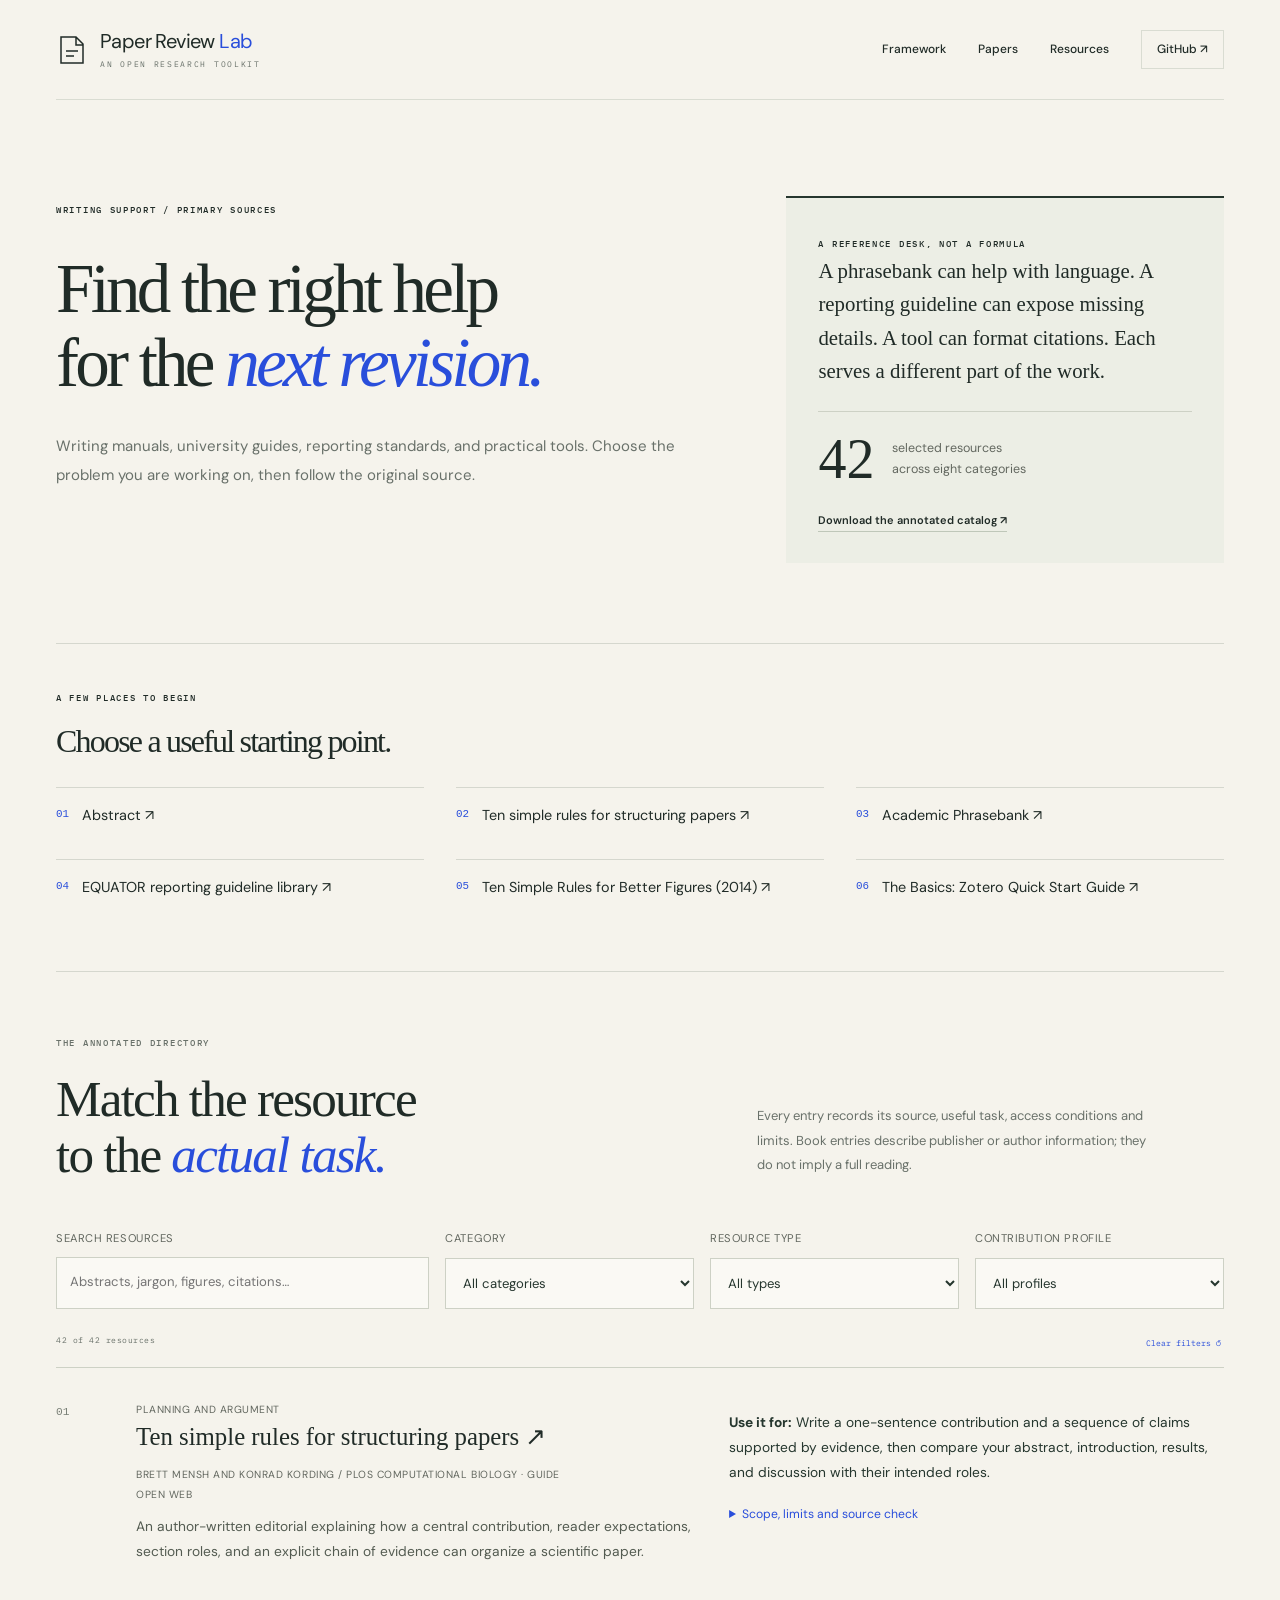
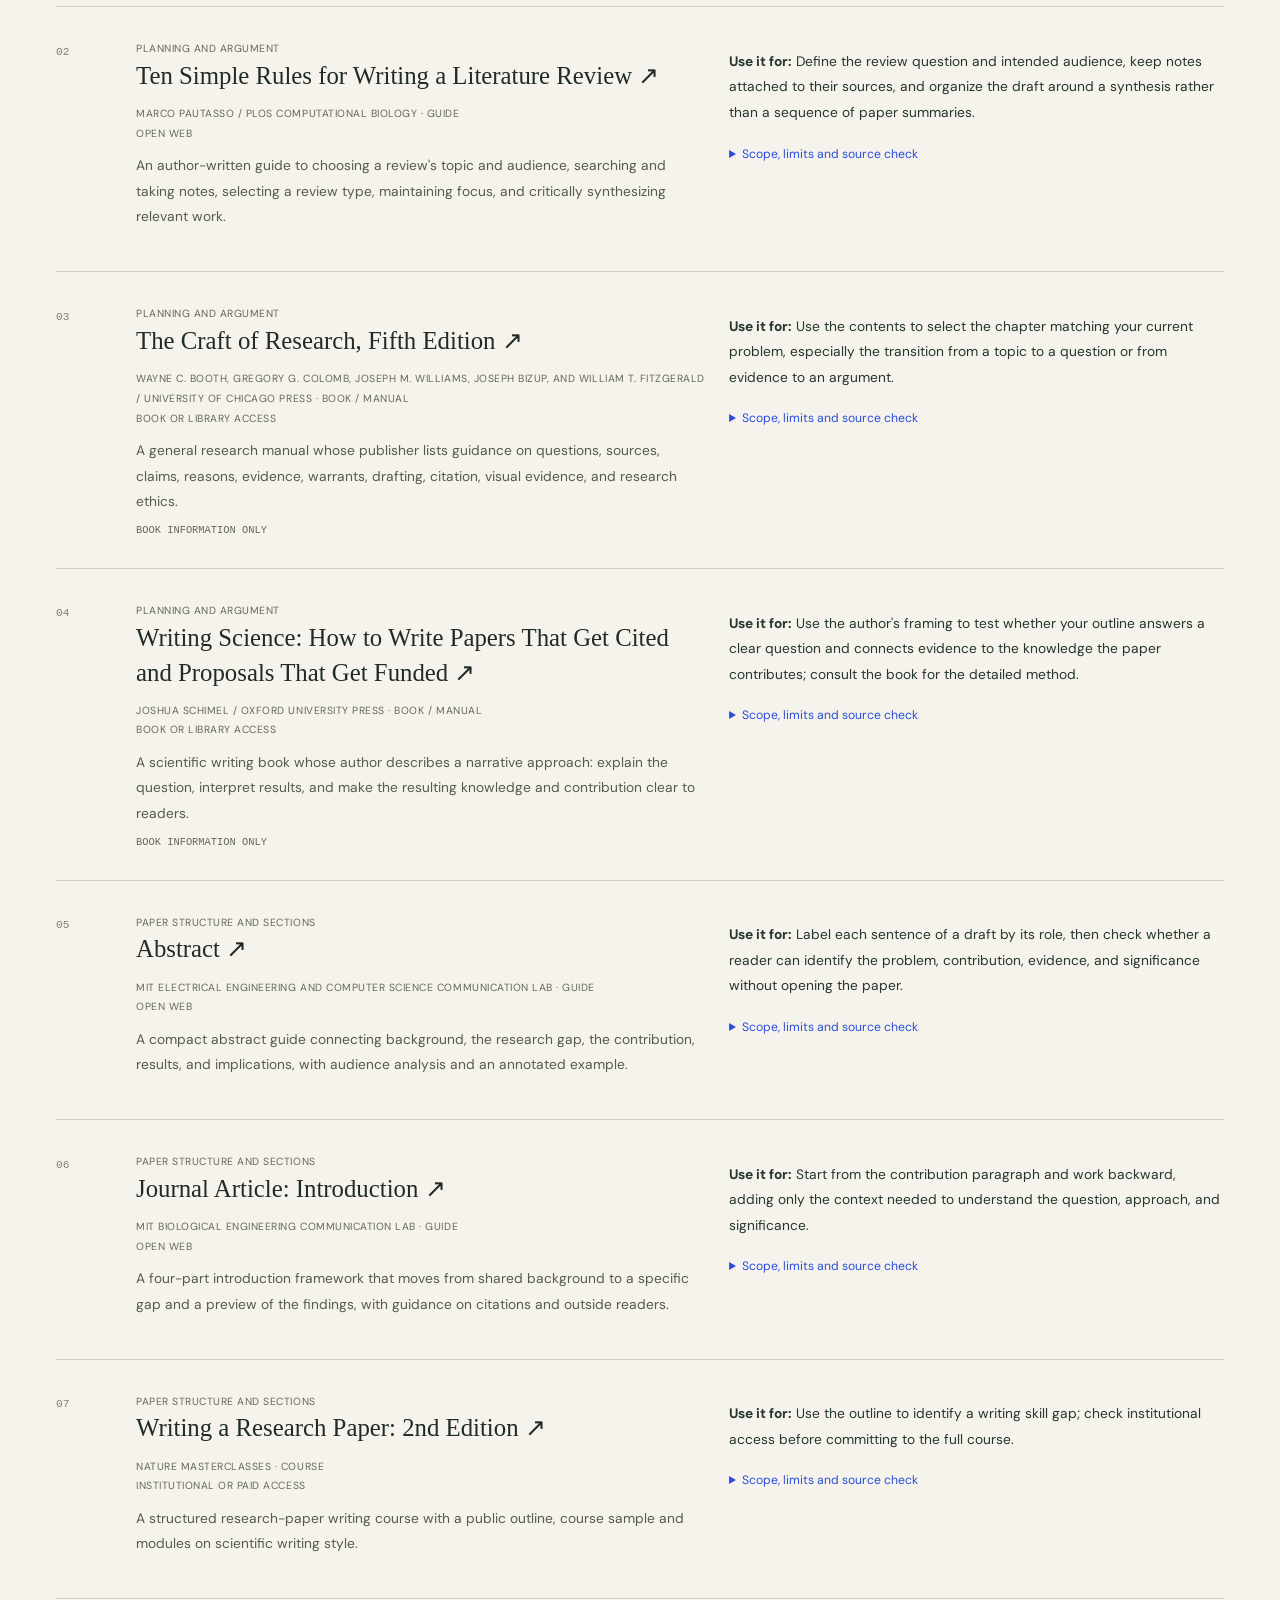
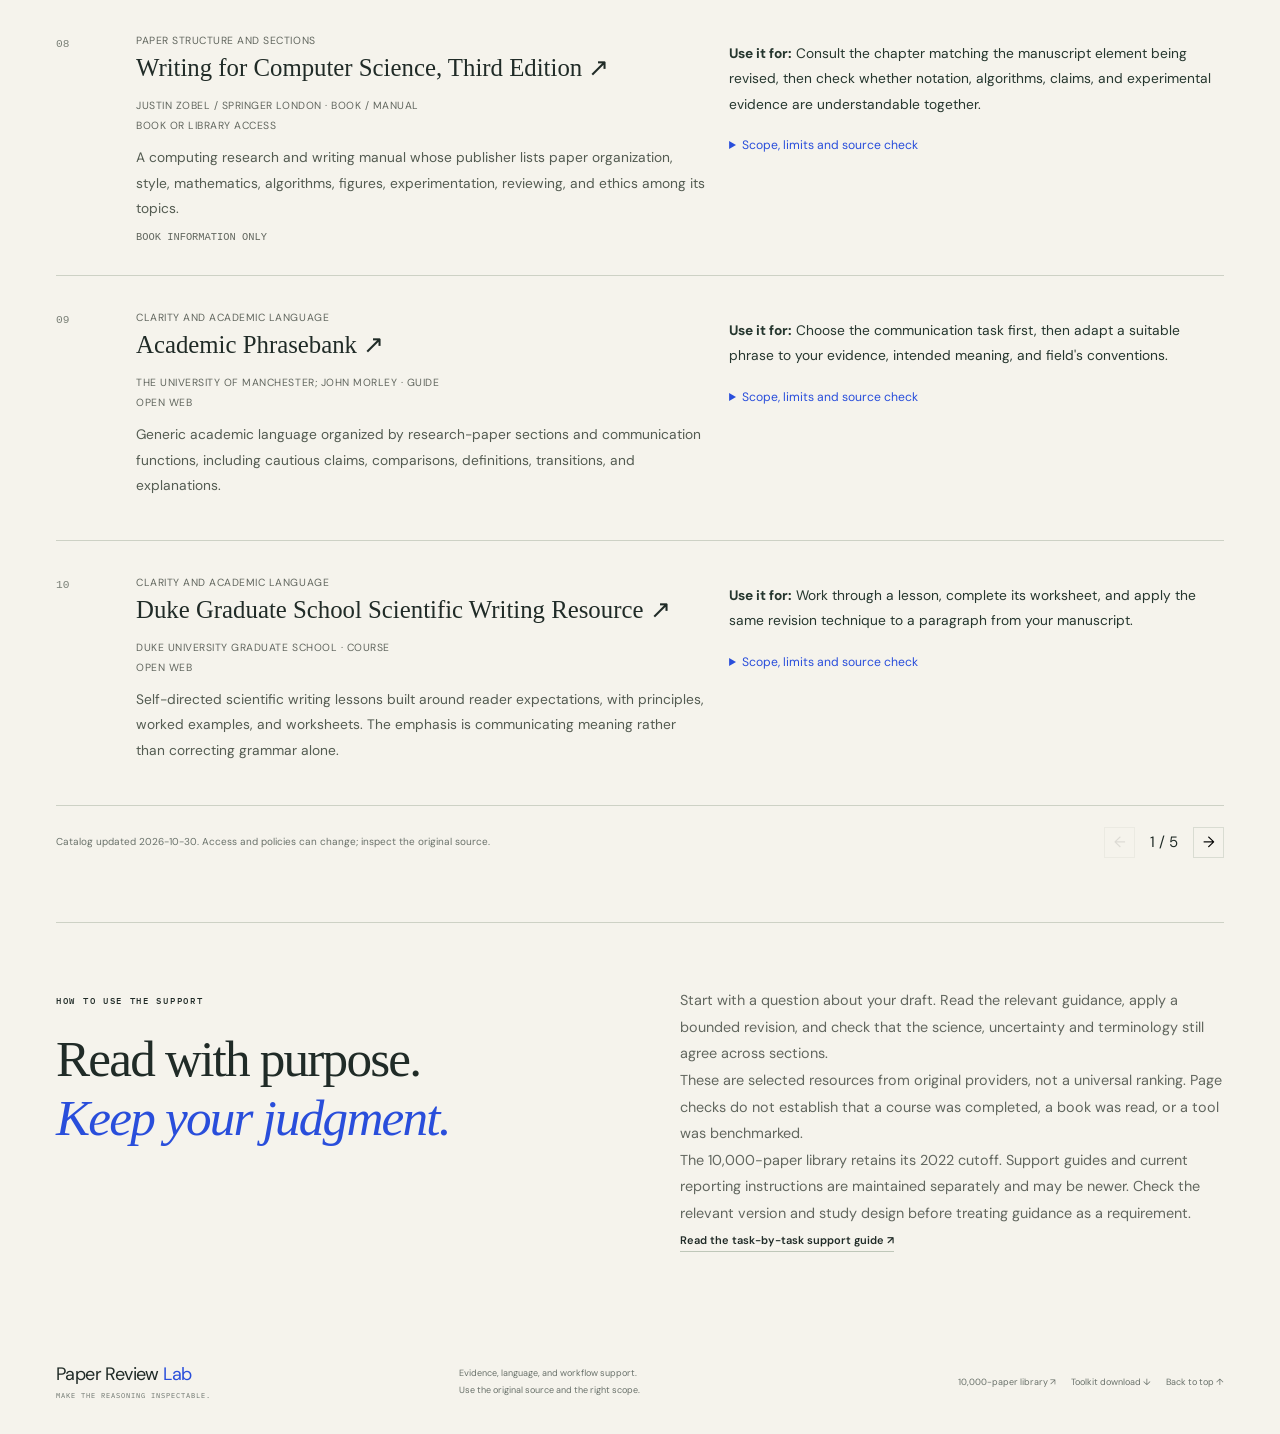
==== docs/resources.html @ 2cbcac6b "Add curated writing support resources and searchable guide hub" ====
<!doctype html>
<html lang="en">
<head>
  <meta charset="utf-8">
  <meta name="viewport" content="width=device-width, initial-scale=1">
  <meta name="theme-color" content="#f4f2eb">
  <meta name="description" content="Primary-source guides, writing manuals, reporting standards and tools for research papers. Find the right support for the next revision.">
  <title>Writing support — Paper Review Lab</title>
  <link rel="icon" href="./favicon.svg" type="image/svg+xml">
  <link rel="stylesheet" href="./site.css">
  <link rel="stylesheet" href="./resources.css">
  <script type="module" src="./resources.js"></script>
</head>
<body>
  <a class="skip" href="#main">Skip to content</a>
  <header class="site-header wrap">
    <a class="brand" href="./index.html" aria-label="Paper Review Lab home"><svg viewBox="0 0 32 32" aria-hidden="true"><path d="M5 3h15l7 7v19H5zM20 3v8h7M10 17h12M10 22h8"/></svg><span>Paper Review <b>Lab</b><small>AN OPEN RESEARCH TOOLKIT</small></span></a>
    <nav aria-label="Main navigation"><a href="./index.html#framework">Framework</a><a href="./index.html#library">Papers</a><a href="./resources.html" aria-current="page">Resources</a><a class="nav-github" href="https://github.com/Optimizer077/paper-review-lab" target="_blank" rel="noopener">GitHub ↗</a></nav>
  </header>
  <main id="main">
    <section class="wrap support-hero">
      <div><span class="eyebrow">WRITING SUPPORT / PRIMARY SOURCES</span><h1>Find the right help<br>for the <em>next revision.</em></h1><p class="support-intro">Writing manuals, university guides, reporting standards, and practical tools. Choose the problem you are working on, then follow the original source.</p></div>
      <aside class="support-note"><span class="eyebrow">A REFERENCE DESK, NOT A FORMULA</span><p>A phrasebank can help with language. A reporting guideline can expose missing details. A tool can format citations. Each serves a different part of the work.</p><div class="support-count"><strong id="resource-total">—</strong><span>selected resources<br>across eight categories</span></div><a class="text-link" href="./data/writing-resources.json">Download the annotated catalog ↗</a></aside>
    </section>
    <section class="wrap support-starters" aria-labelledby="starter-heading"><span class="eyebrow">A FEW PLACES TO BEGIN</span><h2 id="starter-heading">Choose a useful starting point.</h2><div id="starter-links" class="starter-links"><p>Loading starting points…</p></div></section>
    <section class="wrap support-directory" id="directory" aria-labelledby="directory-heading">
      <div class="section-heading"><div><span class="eyebrow">THE ANNOTATED DIRECTORY</span><h2 id="directory-heading">Match the resource<br>to the <em>actual task.</em></h2></div><p>Every entry records its source, useful task, access conditions and limits. Book entries describe publisher or author information; they do not imply a full reading.</p></div>
      <div class="support-controls"><label class="support-search">Search resources<input id="resource-search" type="search" placeholder="Abstracts, jargon, figures, citations…" autocomplete="off"></label><label>Category<select id="resource-category"><option value="">All categories</option></select></label><label>Resource type<select id="resource-type"><option value="">All types</option></select></label><label>Contribution profile<select id="resource-profile"><option value="">All profiles</option><option value="empirical-ml">Empirical ML</option><option value="theory">Theory</option><option value="clinical">Clinical</option><option value="systematic-review">Systematic review</option></select></label></div>
      <div class="library-topline"><span id="resource-count" aria-live="polite">Loading verified source records…</span><button id="clear-resources" type="button" class="tiny-button">Clear filters ↺</button></div>
      <p id="resource-error" class="resource-error" role="alert" hidden></p>
      <div id="resource-rows" class="resource-rows"></div>
      <div class="library-pagination"><p class="small muted" id="checked-date"></p><div><button id="resource-prev" type="button" class="page-button" aria-label="Previous resource page">←</button><span id="resource-page">1 / 1</span><button id="resource-next" type="button" class="page-button" aria-label="Next resource page">→</button></div></div>
    </section>
    <section class="wrap support-method"><div><span class="eyebrow">HOW TO USE THE SUPPORT</span><h2>Read with purpose.<br><em>Keep your judgment.</em></h2></div><div><p>Start with a question about your draft. Read the relevant guidance, apply a bounded revision, and check that the science, uncertainty and terminology still agree across sections.</p><p>These are selected resources from original providers, not a universal ranking. Page checks do not establish that a course was completed, a book was read, or a tool was benchmarked.</p><p>The 10,000-paper library retains its 2022 cutoff. Support guides and current reporting instructions are maintained separately and may be newer. Check the relevant version and study design before treating guidance as a requirement.</p><a class="text-link" href="https://github.com/Optimizer077/paper-review-lab/blob/main/toolkit/paper-writing/references/writing-support-guide.md">Read the task-by-task support guide ↗</a></div></section>
  </main>
  <footer class="site-footer wrap"><a class="brand footer-brand" href="./index.html">Paper Review <b>Lab</b><small>MAKE THE REASONING INSPECTABLE.</small></a><p>Evidence, language, and workflow support.<br>Use the original source and the right scope.</p><div><a href="./index.html#library">10,000-paper library ↗</a><a href="./downloads/paper-review-lab.zip" download>Toolkit download ↓</a><a href="#main">Back to top ↑</a></div></footer>
</body>
</html>
---- docs/site.css ----
@import url('https://fonts.googleapis.com/css2?family=DM+Sans:wght@400;500;600;700&family=IBM+Plex+Mono:wght@400;500&display=swap');
:root{--paper:#f5f3ec;--white:#fffefa;--ink:#202b27;--muted:#69716a;--line:#d9dcd2;--cobalt:#294edb;--pale:#eaeee5;--blue-pale:#e9edff;--serif:Georgia,'Times New Roman',serif;--sans:'DM Sans',Arial,sans-serif;--mono:'IBM Plex Mono',Consolas,monospace}*{box-sizing:border-box}html{scroll-behavior:smooth;scroll-padding-top:32px}body{margin:0;background:var(--paper);color:var(--ink);font-family:var(--sans);font-size:15px;line-height:1.6}a{color:inherit;text-decoration:none}button,input,select,textarea{font:inherit}button,a,input,select,textarea{touch-action:manipulation}button{cursor:pointer}button:disabled{cursor:default;opacity:.35}button:focus-visible,a:focus-visible,input:focus-visible,select:focus-visible,textarea:focus-visible,summary:focus-visible{outline:3px solid var(--cobalt);outline-offset:4px}::selection{background:#d9e1ff}.wrap{width:min(1280px,calc(100% - 112px));margin-inline:auto}.site-header{display:flex;align-items:center;justify-content:space-between;padding-block:30px;border-bottom:1px solid var(--line);gap:24px}.brand{display:flex;align-items:center;gap:12px;font-size:20px;line-height:1.15;letter-spacing:-.6px}.brand svg{width:32px;height:38px;stroke:var(--ink);stroke-width:1.5;fill:none}.brand b{font-weight:400;color:var(--cobalt)}.brand small{font-family:var(--mono);font-size:8px;display:block;letter-spacing:1.7px;margin-top:7px;color:var(--muted)}nav{display:flex;gap:32px;align-items:center;font-size:12px;font-weight:500}nav a:hover,.text-link:hover{color:var(--cobalt)}.nav-github{border:1px solid var(--line);padding:9px 15px}.nav-github span{margin-left:14px}.skip{position:absolute;top:-100px;left:16px;background:var(--ink);color:white;padding:10px 20px;z-index:9}.skip:focus{top:10px}.hero{display:grid;grid-template-columns:1.1fr 1fr;gap:60px;align-items:center;padding-block:78px 76px}.eyebrow{font-family:var(--mono);font-size:9px;letter-spacing:1.7px;font-weight:500;line-height:1.6}.hero .eyebrow{display:flex;align-items:center;gap:8px;color:var(--muted)}.status-dot{width:6px;height:6px;background:var(--cobalt);border-radius:50%;display:inline-block}.edition{margin-left:auto}h1,h2,h3,h4,p{margin:0}h1,h2{font-family:var(--serif);font-weight:400;line-height:1.03;letter-spacing:-3px}h1{font-size:clamp(58px,5.7vw,83px);margin-top:28px}h1 em,h2 em{font-weight:400;color:var(--cobalt)}.hero-intro{font-size:15px;line-height:1.8;color:#5b655e;max-width:440px;margin-top:27px}.hero-actions{display:flex;align-items:center;gap:25px;margin-top:32px;flex-wrap:wrap}.button{display:inline-flex;align-items:center;justify-content:center;gap:20px;padding:13px 19px;border:1px solid transparent;font-size:11px;font-weight:600;line-height:1.5;min-height:43px;transition:background .15s,transform .15s}.button:hover{transform:translateY(-1px)}.primary{background:var(--cobalt);color:white}.primary:hover{background:#1f3fae}.secondary{background:transparent;border-color:#cdd2c6;color:var(--ink)}.secondary:hover{background:var(--pale)}.text-link{font-size:11px;font-weight:600;border-bottom:1px solid #bfc7b9;padding-bottom:4px}.text-link span{margin-left:15px}.hero-note{font-family:var(--mono);font-size:9px;color:var(--muted);margin-top:23px;letter-spacing:.3px}.hero-figure{margin:0;background:#edf0e7;border:1px solid #d1d8c9;box-shadow:8px 8px 0 #e9e9df;transform:rotate(-1deg);padding:20px 22px 12px;position:relative}.figure-top{display:flex;justify-content:space-between;font-family:var(--mono);font-size:8px;letter-spacing:1px;border-bottom:1px solid #cbd1c4;padding-bottom:14px}.figure-live{color:var(--muted)}.stress-chart{width:100%;height:auto;display:block;margin-top:15px}.axis-label{font-family:var(--mono);font-size:10px;fill:#74806f}.chart-label{font-family:var(--sans);font-size:12px;fill:var(--ink)}.weak-label{font-family:var(--mono);font-size:9px;fill:var(--cobalt)}.annotation{font-family:var(--serif);font-size:15px;font-style:italic;fill:var(--ink)}.figure-scores{display:flex;align-items:center;gap:22px;padding:0 5px 15px}.figure-scores>div>span{display:block;font-family:var(--mono);font-size:8px;letter-spacing:1px}.figure-scores strong{display:block;font-family:var(--serif);font-size:50px;font-weight:400;line-height:1.25}.figure-scores strong span{font-family:var(--mono);font-size:10px;margin-left:4px}.score-arrow{font-size:25px;color:#9ca494}.capped-score{color:var(--cobalt)}.figure-stamp{font-family:var(--mono);font-size:10px;line-height:1.4;margin-left:auto;border-left:1px solid #c1c9b9;padding-left:16px}.figure-stamp span{font-size:6px;display:block;margin-top:4px}.hero-figure figcaption{font-family:var(--mono);font-size:7px;color:var(--muted);border-top:1px solid #cbd1c4;padding-top:10px}.facts-strip{border-top:1px solid var(--line);border-bottom:1px solid var(--line)}.facts{display:grid;grid-template-columns:repeat(4,1fr)}.facts>div{display:flex;align-items:center;justify-content:center;gap:18px;padding-block:23px;border-left:1px solid var(--line)}.facts>div:last-child{border-right:1px solid var(--line)}.facts strong{font-family:var(--serif);font-size:40px;font-weight:400;line-height:1.2}.facts span{font-size:10px;color:var(--muted);max-width:100px;line-height:1.4}.section{padding-block:88px;scroll-margin-top:0}.section-heading{display:grid;grid-template-columns:1.35fr 1fr;align-items:end;gap:70px;margin-bottom:44px}.section-heading .eyebrow{display:block;color:var(--muted);margin-bottom:21px}h2{font-size:clamp(38px,4vw,52px);letter-spacing:-1.8px;line-height:1.08}.section-heading>p{max-width:390px;color:var(--muted);font-size:13px;line-height:1.9;padding-bottom:4px}.framework-body{display:grid;grid-template-columns:1.35fr 1fr;gap:80px}.principles article{display:flex;gap:23px;padding:25px 0;border-top:1px solid var(--line)}.principles article:last-child{border-bottom:1px solid var(--line)}.step{font-family:var(--mono);color:var(--cobalt);font-size:10px;padding-top:3px}.principles h3{font-size:17px;letter-spacing:-.3px;font-weight:500;margin-bottom:9px}.principles p{font-size:12px;color:var(--muted);line-height:1.9;max-width:450px}.profiles{border-top:2px solid var(--ink);padding:23px 25px 22px;background:var(--pale)}.profiles .eyebrow{color:var(--muted)}.profiles h3{font-family:var(--serif);font-size:28px;line-height:1.15;font-weight:400;margin:12px 0 20px;letter-spacing:-.5px}.profile-line{display:flex;gap:16px;border-top:1px solid #d5dbcd;padding:11px 0}.profile-line>span{font-family:var(--mono);font-size:9px;color:var(--muted);padding-top:3px}.profile-line strong{font-size:11px;font-weight:600}.profile-line p{font-size:10px;color:var(--muted);margin-top:2px}.profiles>a{display:inline-block;margin-top:16px}.rubric-section{background:#eeeee5;border-block:1px solid var(--line)}.rubric-browser{display:grid;grid-template-columns:235px 1fr;border-top:1px solid #c6ccbf;border-bottom:1px solid #c6ccbf;margin-bottom:18px;min-height:345px}.domain-tabs{border-right:1px solid #c6ccbf;display:flex;flex-direction:column}.domain-tab{display:flex;align-items:center;text-align:left;gap:11px;padding:19px 17px;border:0;border-bottom:1px solid #d6dbd0;color:var(--muted);background:transparent;font-size:11px;position:relative}.domain-tab.active{background:var(--ink);color:white}.domain-tab.active:after{content:'↗';margin-left:auto}.domain-tab>span{font-family:var(--mono);font-size:8px;opacity:.6}.rubric-criteria{padding:0 28px}.rubric-row{display:grid;grid-template-columns:1fr 40px;gap:15px;padding:19px 0;border-bottom:1px solid #d1d6cb}.rubric-row:last-child{border:0}.rubric-row h3{font-size:12px;font-weight:600}.core-tag{font-family:var(--mono);font-size:7px;color:var(--cobalt);border:1px solid #b6c3f3;padding:2px 5px;margin-left:7px;vertical-align:middle;white-space:nowrap}.rubric-row p{font-size:11px;color:var(--muted);max-width:660px;line-height:1.7;margin-top:6px}.rubric-row button{border:1px solid #cbd2c4;background:transparent;width:30px;height:30px;align-self:center;color:var(--cobalt);font-size:16px}.rubric-row button:hover{background:var(--blue-pale)}.small{font-size:10px;line-height:1.8}.muted{color:var(--muted)}.rules-layout{display:grid;grid-template-columns:1fr 1fr;gap:70px}.formula{background:#ecefe6;padding:27px 30px;border-left:2px solid var(--cobalt)}.formula>.eyebrow{color:var(--cobalt);font-size:8px}.formula-text{font-family:var(--serif);font-size:34px;line-height:1.35;margin:21px 0 15px;letter-spacing:-.5px}.formula-text span{color:var(--cobalt)}.formula-indent{padding-left:58px;color:var(--ink)!important}.formula p{font-size:11px;color:var(--muted);line-height:1.8;max-width:350px;margin-bottom:16px}.rules-table{width:100%;border-collapse:collapse;font-size:11px;align-self:start}.rules-table th{text-align:left;text-transform:uppercase;font-family:var(--mono);font-size:8px;font-weight:500;letter-spacing:1px;color:var(--muted);padding:8px 0 15px;border-bottom:1px solid #acb6a4}.rules-table td{padding:14px 0;border-bottom:1px solid var(--line)}.rules-table td:last-child,.rules-table th:last-child{text-align:right}.rules-table td:last-child{font-family:var(--mono);color:var(--cobalt);font-size:13px}.interpretation{display:flex;gap:18px;align-items:center;margin-top:33px;padding-top:24px;border-top:1px solid var(--line);max-width:850px}.interpretation>span{font-size:27px;color:var(--cobalt)}.interpretation p{font-size:11px;color:var(--muted);line-height:1.9}.interpretation strong{font-weight:600;color:var(--ink)}.workbench-section{background:#e9ece3;border-block:1px solid #d2d8c8}.workbench-toolbar{display:flex;align-items:end;gap:15px;padding:20px 0;border-block:1px solid #c4cdbc;flex-wrap:wrap}.field{display:flex;flex-direction:column;gap:6px}.field label,.assessment-meta label,.blocker-form label{font-family:var(--mono);font-size:8px;letter-spacing:.3px;color:#596653}.field select{min-width:190px}.field select,select,input,textarea{background:var(--white);border:1px solid #c7cfc0;border-radius:0;color:var(--ink);padding:10px 11px;font-size:11px;max-width:100%}select{cursor:pointer}.toolbar-buttons{display:flex;gap:8px;align-items:center;margin-left:auto;flex-wrap:wrap}.toolbar-buttons .button{padding:10px 13px;font-size:10px;min-height:39px}.import-label{position:relative;cursor:pointer}.import-label input{position:absolute;inset:0;opacity:0;width:100%;cursor:pointer}.assessment-meta{display:flex;gap:15px;align-items:end;padding-top:19px;flex-wrap:wrap}.assessment-meta label{display:flex;flex-direction:column;gap:5px}.assessment-meta input{max-width:180px;background:transparent;border-width:0 0 1px 0;padding:5px 0}.demo-label{font-family:var(--mono);font-size:8px;letter-spacing:.7px;color:var(--cobalt);margin-left:auto;padding:5px 9px;border:1px dashed #90a3e9}.workbench-message{font-size:10px;color:var(--muted);padding:16px 0;min-height:48px}.workbench-message.bad{color:#a3382c}.workbench-grid{display:grid;grid-template-columns:225px minmax(0,1fr) 245px;border:1px solid #bec9b5;background:var(--white);align-items:start}.criterion-sidebar{background:#eff1e9;border-right:1px solid #d3dacc;align-self:stretch}.sidebar-heading{display:flex;justify-content:space-between;gap:5px;padding:17px 14px;border-bottom:1px solid #d3dacc;font-family:var(--mono);font-size:8px;letter-spacing:1px}.sidebar-heading button{border:0;background:transparent;font-size:8px;font-family:var(--mono);color:var(--muted);padding:0}.criterion-nav-domain{padding:15px 14px 6px;font-family:var(--mono);font-size:7px;letter-spacing:.7px;text-transform:uppercase;color:var(--muted)}.criterion-button{display:flex;width:100%;align-items:center;gap:9px;text-align:left;border:0;background:transparent;padding:8px 13px;color:#64705d;font-size:9px;line-height:1.5}.criterion-button:hover{background:#e3e9d9}.criterion-button.selected{background:var(--cobalt);color:white}.criterion-state{font-family:var(--mono);font-size:8px;width:19px;height:19px;border:1px solid #c4cdbb;display:flex;align-items:center;justify-content:center;flex-shrink:0}.selected .criterion-state{border-color:#7690ed}.criterion-button.done .criterion-state{background:var(--ink);color:white;border-color:var(--ink)}.criterion-editor{padding:25px 25px 30px;min-width:0;border-right:1px solid #d3dacc;min-height:750px}.editor-eyebrow{display:flex;gap:8px;align-items:center;flex-wrap:wrap;font-family:var(--mono);font-size:8px;color:var(--muted)}.editor-title{font-family:var(--serif);font-size:28px;font-weight:400;line-height:1.15;letter-spacing:-.6px;margin:12px 0}.editor-description{font-size:11px;color:var(--muted);line-height:1.8}.inspection-checks{margin:17px 0;border-block:1px solid var(--line);padding:12px 0}.inspection-checks summary{font-size:10px;cursor:pointer;color:var(--cobalt)}.inspection-checks ul{padding-left:15px;font-size:10px;color:var(--muted);line-height:1.8;margin:9px 0 0}.profile-guidance{font-size:10px;padding:13px;background:#f0f2ea;color:#64705d;line-height:1.8;margin:14px 0}.editor-form label,.editor-form legend{font-size:10px;font-weight:500;margin-bottom:5px}.editor-form .full-label{display:block;margin-top:14px}.editor-form select,.editor-form textarea,.editor-form input{width:100%;font-size:10px}.editor-form textarea{resize:vertical;min-height:62px;line-height:1.7}.editor-form fieldset{padding:0;border:0;margin:17px 0}.rating-options{display:grid;grid-template-columns:repeat(5,1fr);gap:5px}.rating-option{position:relative;cursor:pointer;text-align:center;margin:0!important}.rating-option input{position:absolute;opacity:0}.rating-option span{display:block;font-family:var(--mono);font-size:16px;padding:8px 0;border:1px solid var(--line);background:var(--white)}.rating-option input:checked+span{border-color:var(--cobalt);background:var(--cobalt);color:white}.rating-option input:focus-visible+span{outline:2px solid var(--cobalt);outline-offset:3px}.anchor-text{font-size:10px;line-height:1.8;color:var(--muted);padding:10px 0 0;min-height:55px}.evidence-heading{display:flex;justify-content:space-between;align-items:center;margin-top:16px;margin-bottom:8px}.evidence-heading b{font-size:10px;font-weight:500}.tiny-button{font-size:8px;background:none;border:0;color:var(--cobalt);padding:3px}.evidence-record{border-left:2px solid #d8dfcf;padding:0 0 0 10px;margin:12px 0;position:relative}.evidence-record>label{display:block;font-size:8px;font-family:var(--mono);color:var(--muted);margin-top:8px}.evidence-record>button{position:absolute;right:0;top:-5px}.editor-form .action-row{display:flex;justify-content:space-between;align-items:center;gap:10px;border-top:1px solid var(--line);padding-top:17px;margin-top:20px}.action-row .button{font-size:10px;padding:10px 15px}.editor-nav-note{font-size:8px;color:var(--muted)}.score-panel{padding:24px 18px;position:sticky;top:20px}.score-panel>.eyebrow{font-size:7px;letter-spacing:1px}.effective-number{display:flex;align-items:baseline;gap:7px;margin-top:11px}.effective-number strong{font-family:var(--serif);font-size:66px;line-height:1.2;font-weight:400;color:var(--cobalt)}.effective-number>span{font-family:var(--mono);font-size:12px;color:var(--muted)}.readiness{display:inline-block;background:#edf0e7;color:#65745b;font-family:var(--mono);font-size:7px;padding:4px 7px;letter-spacing:.5px;margin:7px 0 20px}.readiness.blocked,.readiness.needs_revision_or_evidence{background:#f4e5d9;color:#9a542f}.readiness.reviewed{background:#dfebdb;color:#3d6a32}.score-detail{display:flex;justify-content:space-between;gap:10px;font-size:9px;line-height:1.7;margin-top:7px}.score-detail>span{color:var(--muted)}.score-detail b{font-family:var(--mono);font-size:9px;font-weight:400}.coverage-track{height:3px;background:#e2e7da;margin:10px 0 13px}.coverage-track span{display:block;width:0;background:var(--cobalt);height:100%;transition:width .2s}.domain-score-list{border-top:1px solid var(--line);padding-top:12px;margin-top:17px}.domain-score-row{display:flex;align-items:center;justify-content:space-between;gap:8px;font-size:8px;margin:9px 0;color:var(--muted)}.domain-score-row b{font-family:var(--mono);font-weight:400;color:var(--ink)}.domain-mini{display:flex;gap:3px;align-items:center;margin-left:auto}.domain-mini i{width:5px;height:9px;background:#e2e7da;display:block}.domain-mini i.filled{background:var(--cobalt)}.cap-diagnostics{border-top:1px solid var(--line);margin-top:18px;padding-top:15px}.cap-diagnostics h4{font-size:10px;font-weight:500;margin-bottom:8px}.cap-diagnostics p{font-size:9px;color:var(--muted);line-height:1.8}.cap-item{font-size:9px;line-height:1.7;border-left:2px solid #c7a477;padding-left:8px;margin:10px 0}.cap-item strong{color:var(--cobalt);font-weight:500}.cap-item small{display:block;font-size:8px;color:var(--muted)}.score-footnote{font-size:8px;color:var(--muted);line-height:1.8;margin-top:19px}.blockers-details{padding:18px 20px;border:1px solid #bec9b5;border-top:0;background:#f1f2eb}.blockers-details summary{cursor:pointer;font-size:11px;font-weight:500}.blockers-details summary span{font-family:var(--mono);font-size:8px;font-weight:400;color:var(--muted);margin-left:10px}.blockers-details>p{margin-top:14px}.blocker-form{display:grid;grid-template-columns:1fr 1.6fr;gap:12px;margin-top:16px}.blocker-form label{display:flex;flex-direction:column;gap:5px}.blocker-form .button{justify-self:start;font-size:10px;grid-column:1/-1}.blocker-entry{display:flex;align-items:center;gap:12px;padding:13px 0;border-bottom:1px solid var(--line);font-size:10px}.blocker-entry p{flex:1}.blocker-entry span{font-family:var(--mono);font-size:8px;color:#98612f}.blocker-entry button{font-size:9px;border:1px solid var(--line);background:transparent;padding:5px 8px}.privacy-note{font-family:var(--mono);font-size:8px;color:var(--muted);line-height:1.9;margin-top:16px;max-width:850px}.notice{font-size:12px;padding:15px;border:1px solid #b5bfa9;background:var(--white);margin-bottom:15px}.notice.error{border-color:#bb765e;color:#943e23}.library-controls{display:flex;gap:12px;margin-bottom:24px}.search-field{display:flex;align-items:center;flex:1;border:1px solid #c6cfc0;background:var(--white);padding-left:14px}.search-field svg{width:15px;height:15px;stroke:#7c8974;stroke-width:1.5;fill:none}.search-field input{width:100%;border:0;background:transparent;outline-offset:0;padding:12px}.library-controls select{min-width:145px;height:44px}.library-topline{display:flex;justify-content:space-between;gap:20px;font-family:var(--mono);font-size:8px;letter-spacing:.5px;color:var(--muted);padding-bottom:14px}.library-topline>span:last-child{font-size:7px}.source-table{width:100%;border-collapse:collapse;table-layout:fixed}.source-table th{font-family:var(--mono);font-size:8px;letter-spacing:1px;font-weight:400;text-align:left;color:var(--muted);padding:13px 10px;border-top:1px solid #aeb9a4;border-bottom:1px solid var(--line)}.source-table th:first-child{width:50px}.source-table th:nth-child(3){width:110px}.source-table th:nth-child(4){width:65px}.source-table th:nth-child(5){width:40px}.source-table td{padding:16px 10px;border-bottom:1px solid var(--line);font-size:10px;vertical-align:top}.source-table tr:hover{background:#eeefe5}.source-table td:first-child{font-family:var(--mono);font-size:8px;color:#8a9580;padding-top:19px}.paper-title{font-size:12px;font-weight:500;display:inline-block;line-height:1.5}.paper-title:hover{color:var(--cobalt)}.paper-authors{font-size:9px;color:var(--muted);line-height:1.7;margin-top:4px}.venue-pill{font-family:var(--mono);font-size:8px;display:inline-block;padding:3px 5px;border:1px solid #cbd2c4;line-height:1.5}.source-table td:nth-child(4){font-family:var(--mono);font-size:9px;padding-top:19px;color:var(--muted)}.source-table td:last-child a{color:var(--cobalt);font-size:17px}.source-empty{padding:30px!important;color:var(--muted);text-align:center}.library-pagination{display:flex;justify-content:space-between;gap:35px;align-items:center;margin-top:21px}.library-pagination p{max-width:650px}.library-pagination>div{display:flex;align-items:center;gap:15px;white-space:nowrap}.page-button{border:1px solid var(--line);width:31px;height:31px;background:transparent;font-size:15px}.page-button:hover:enabled{background:var(--pale)}#page-status{font-family:var(--mono);font-size:9px;color:var(--muted)}.get-started{background:var(--ink);color:var(--paper);padding-block:70px}.download-layout{display:grid;grid-template-columns:1fr 1.1fr;gap:75px;align-items:center}.download-layout .eyebrow{color:#aebaa4}.download-layout h2{margin-top:23px;font-size:48px}.download-layout h2 em{color:#aabafe}.download-layout p{font-size:12px;color:#b3bdae;line-height:1.9;max-width:390px;margin-top:24px}.download-actions{display:flex;gap:23px;align-items:center;flex-wrap:wrap;margin-top:28px}.light{background:var(--paper);color:var(--ink)}.light:hover{background:white}.download-actions .text-link{color:#d0d9c8;font-size:10px;border-color:#67745e}.terminal{border:1px solid #52604b;background:#17221c;min-width:0}.terminal-head{padding:13px 17px;display:flex;align-items:center;justify-content:space-between;border-bottom:1px solid #384733;font-family:var(--mono);font-size:8px;letter-spacing:.7px;color:#93a387}.terminal-head>span:last-child{font-size:5px;letter-spacing:4px}.terminal pre{margin:0;padding:26px 20px;overflow-x:auto;font-size:10px;line-height:2.1;color:#d1ddc5;tab-size:2}.terminal code{font-family:var(--mono)}.code-comment{color:#7f9172}.terminal-bottom{display:flex;justify-content:space-between;gap:15px;border-top:1px solid #384733;padding:14px 17px;font-size:9px;color:#b3c5a5}.terminal-bottom a:hover{color:white}.site-footer{display:grid;grid-template-columns:1fr 1.2fr .8fr;align-items:center;gap:40px;padding-block:33px}.footer-brand{display:block;font-size:18px;line-height:1.2}.footer-brand small{font-size:7px;letter-spacing:1px}.site-footer p{font-size:9px;color:var(--muted);line-height:1.9}.site-footer>div{display:flex;gap:15px;flex-wrap:wrap;justify-content:flex-end;font-size:9px;color:var(--muted)}.sr-only{position:absolute;width:1px;height:1px;padding:0;margin:-1px;overflow:hidden;clip:rect(0,0,0,0);white-space:nowrap;border:0}[hidden]{display:none!important}
@media(min-width:1450px){.hero{gap:95px;padding-block:100px}.hero-intro{font-size:17px}.hero-figure{padding:25px 28px 15px}}
@media(max-width:1150px){.wrap{width:calc(100% - 70px)}.hero{gap:35px}.hero-actions{gap:16px}.section-heading,.framework-body{gap:45px}.workbench-grid{grid-template-columns:185px minmax(0,1fr) 205px}.criterion-editor{padding:22px 18px}.score-panel{padding:22px 14px}.toolbar-buttons{margin-left:0}.criterion-button{font-size:8px;padding-inline:10px}.rules-layout{gap:35px}.download-layout{gap:40px}.terminal pre{font-size:9px}.figure-stamp{font-size:8px;padding-left:10px}.figure-scores{gap:15px}}
@media(max-width:900px){.wrap{width:calc(100% - 48px)}.hero{grid-template-columns:1fr 1fr;gap:28px;padding-block:54px}h1{font-size:56px;letter-spacing:-2.5px}.hero-intro{font-size:13px}.hero-actions{gap:15px}.hero-actions .button{font-size:10px;padding:11px 14px}.hero-actions .text-link{font-size:10px}.hero-figure{padding:15px}.figure-scores strong{font-size:40px}.figure-stamp{display:none}.figure-top{font-size:6px;letter-spacing:.6px}.figure-scores{gap:20px}.facts>div{gap:10px}.facts strong{font-size:32px}.facts span{font-size:9px}.section{padding-block:65px}.section-heading{gap:35px}.section-heading>p{font-size:12px}.section-heading h2{font-size:39px}.framework-body{gap:35px}.principles p{font-size:11px}.principles h3{font-size:15px}.profiles{padding:20px}.rubric-browser{grid-template-columns:190px 1fr}.domain-tab{padding:18px 11px;font-size:10px}.rubric-criteria{padding-inline:20px}.formula{padding:23px}.formula-text{font-size:28px}.formula-indent{padding-left:45px}.rules-table{font-size:10px}.workbench-grid{grid-template-columns:170px minmax(0,1fr)}.criterion-editor{border-right:0;min-height:700px}.score-panel{grid-column:1/-1;position:static;border-top:1px solid #cbd3c0;display:grid;grid-template-columns:1fr 1fr 1fr;gap:10px 28px;align-items:start;padding:24px}.score-panel>.eyebrow{grid-column:1/-1}.effective-number{grid-column:1;grid-row:2/5;margin-top:0}.readiness{grid-column:1;grid-row:5;margin-top:0;justify-self:start}.score-detail{grid-column:2}.coverage-track{grid-column:2;grid-row:4;width:100%;align-self:end}.domain-score-list{grid-column:3;grid-row:2/7;margin:0;padding:0;border:0}.cap-diagnostics{grid-column:1/-1;margin:4px 0 0;padding-top:12px}.cap-diagnostics #cap-list{display:flex;gap:20px;flex-wrap:wrap}.cap-item{max-width:30%;margin:3px 0}.score-footnote{grid-column:1/-1;margin:0}.score-panel .effective-number strong{font-size:60px}.download-layout{grid-template-columns:1fr;gap:30px}.download-layout>div:first-child{display:grid;grid-template-columns:1fr 1fr;gap:15px 35px}.download-layout .eyebrow{grid-column:1/-1}.download-layout h2{margin:0;grid-row:2/4}.download-layout p{margin:0}.download-actions{margin-top:0;gap:15px}.terminal pre{font-size:11px}.site-footer{grid-template-columns:1fr 1.4fr;gap:20px}.site-footer>div{grid-column:1/-1;justify-content:flex-start}}
@media(max-width:650px){.wrap{width:calc(100% - 36px)}.site-header{padding-block:22px;gap:15px;align-items:flex-start}.brand{font-size:17px;gap:8px}.brand svg{width:25px;height:30px}.brand small{font-size:6px;letter-spacing:1.25px;margin-top:6px}nav{gap:15px;font-size:10px;padding-top:7px;flex-wrap:wrap;justify-content:flex-end}nav>a:first-child{display:none}nav .nav-github{border:0;padding:0}nav .nav-github span{margin-left:1px}.hero{grid-template-columns:1fr;padding-block:42px 47px;gap:35px}.hero .eyebrow{font-size:8px}.hero .edition{font-size:7px}h1{font-size:clamp(57px,13vw,76px);letter-spacing:-2.8px;margin-top:22px;line-height:1.02}.hero-intro{max-width:430px;font-size:14px;margin-top:23px}.hero-actions{margin-top:25px;gap:23px}.hero-actions .button{padding:13px 17px;font-size:11px}.hero-note{font-size:8px;margin-top:18px}.hero-figure{margin:5px 5px 0 0;padding:18px 19px 12px;max-width:500px}.figure-top{font-size:7px}.figure-scores{padding-bottom:13px}.figure-scores strong{font-size:46px}.figure-stamp{display:block;font-size:8px}.hero-figure figcaption{font-size:6px}.facts{grid-template-columns:1fr 1fr}.facts>div{justify-content:flex-start;padding:18px 14px;border-bottom:1px solid var(--line);gap:16px}.facts>div:nth-child(2){border-right:1px solid var(--line)}.facts>div:nth-child(n+3){border-bottom:0}.facts strong{font-size:35px}.facts span{max-width:90px;font-size:9px}.section{padding-block:52px}.section-heading{grid-template-columns:1fr;gap:21px;margin-bottom:30px}.section-heading .eyebrow{font-size:8px;margin-bottom:17px}.section-heading h2{font-size:39px;letter-spacing:-1.8px}.section-heading>p{font-size:12px;max-width:480px;line-height:1.9}.framework-body{grid-template-columns:1fr;gap:30px}.principles article{padding:20px 0;gap:17px}.principles h3{font-size:16px}.principles p{font-size:12px}.profiles{padding:22px}.profiles h3 br{display:none}.profiles h3{font-size:27px}.profile-line{padding:12px 0}.profile-line strong{font-size:12px}.profile-line p{font-size:11px}.rubric-browser{grid-template-columns:1fr}.domain-tabs{flex-direction:row;overflow-x:auto;border:0;scrollbar-width:thin}.domain-tab{font-size:10px;white-space:nowrap;padding:13px 15px;gap:7px;border-bottom:1px solid #b8c2ac;flex-shrink:0}.domain-tab.active:after{display:none}.rubric-criteria{padding:0 16px}.rubric-row{padding:17px 0}.rubric-row h3{font-size:12px}.rubric-row p{font-size:11px}.rules-layout{grid-template-columns:1fr;gap:27px}.formula{padding:23px 25px}.formula-text{font-size:32px}.formula p{font-size:11px}.rules-table{font-size:10px}.rules-table td{padding:13px 0}.interpretation{align-items:flex-start;margin-top:24px;padding-top:21px}.interpretation p{font-size:10px}.workbench-toolbar{gap:13px}.field{flex:1;min-width:145px}.field select{width:100%;min-width:0;font-size:10px;padding:10px 8px}.toolbar-buttons{gap:7px;width:100%;margin-top:3px}.toolbar-buttons .button{font-size:9px;padding:9px 11px;flex:1;gap:3px;white-space:nowrap}.assessment-meta{gap:15px}.assessment-meta label{width:calc(33.33% - 10px)}.assessment-meta input{width:100%;font-size:10px}.demo-label{margin:0;font-size:7px}.workbench-message{font-size:9px;padding-block:14px}.workbench-grid{grid-template-columns:1fr}.criterion-sidebar{border-right:0;border-bottom:1px solid #cbd3c0;max-height:200px;overflow-y:auto}.sidebar-heading{position:sticky;top:0;background:#eff1e9;z-index:1;padding:12px 14px}#criterion-nav{display:flex;flex-wrap:wrap;padding:7px}.criterion-nav-domain{display:none}.criterion-button{width:50%;font-size:8px;gap:6px;padding:6px}.criterion-state{width:17px;height:17px;font-size:7px}.criterion-editor{padding:22px 18px;min-height:0}.editor-title{font-size:29px}.editor-description{font-size:11px}.inspection-checks ul,.profile-guidance{font-size:10px}.editor-form label,.editor-form legend{font-size:10px}.editor-form select,.editor-form textarea,.editor-form input{font-size:11px}.score-panel{padding:22px 18px;grid-template-columns:1fr 1fr;gap:8px 20px}.score-panel>.eyebrow{grid-column:1/-1}.effective-number{grid-column:1;grid-row:2/5}.readiness{grid-column:1;grid-row:5}.score-detail{grid-column:2}.coverage-track{grid-column:2;grid-row:4;align-self:end;margin-bottom:0}.domain-score-list{grid-column:1/-1;grid-row:auto;display:grid;grid-template-columns:1fr 1fr;gap:0 18px;border-top:1px solid var(--line);padding-top:10px;margin-top:10px}.domain-score-row{font-size:9px}.domain-mini{gap:2px}.cap-diagnostics #cap-list{display:block}.cap-item{max-width:100%;margin:10px 0}.score-footnote{font-size:8px}.blockers-details{padding:16px}.blocker-form{grid-template-columns:1fr}.blocker-entry{flex-wrap:wrap;gap:8px}.blocker-entry p{flex-basis:70%}.privacy-note{font-size:7px}.library-controls{gap:8px;flex-wrap:wrap;margin-bottom:18px}.search-field{flex-basis:100%}.library-controls>label:not(.search-field){flex:1}.library-controls select{min-width:0;width:100%;font-size:10px}.library-topline{font-size:7px}.library-topline>span:last-child{max-width:130px;text-align:right;font-size:6px}.source-table th:first-child,.source-table td:first-child{display:none}.source-table th:nth-child(3){width:65px}.source-table th:nth-child(4){width:43px}.source-table th:nth-child(5){width:18px}.source-table th{padding:10px 4px;font-size:7px}.source-table td{padding:14px 4px}.paper-title{font-size:11px;line-height:1.6}.paper-authors{font-size:8px;line-height:1.7}.venue-pill{font-size:6px;padding:2px 3px}.source-table td:nth-child(4){font-size:8px;padding-top:18px}.source-table td:last-child a{font-size:14px}.library-pagination{gap:15px;align-items:flex-start}.library-pagination .small{font-size:8px}.library-pagination>div{gap:9px}.page-button{width:27px;height:27px}#page-status{font-size:8px}.get-started{padding-block:45px}.download-layout>div:first-child{display:block}.download-layout .eyebrow{font-size:8px}.download-layout h2{margin-top:20px;font-size:43px}.download-layout p{margin-top:22px;font-size:12px}.download-actions{margin-top:25px;gap:20px}.download-actions .button{font-size:10px}.terminal pre{font-size:8px;padding:20px 13px}.terminal-head{font-size:7px;padding:12px 13px}.terminal-bottom{font-size:8px;padding:12px 13px;gap:12px}.site-footer{grid-template-columns:1fr;gap:18px;padding-block:28px}.site-footer p{font-size:9px}.site-footer>div{gap:22px}.footer-brand{font-size:20px}.footer-brand small{font-size:7px}.footer-brand b{color:var(--cobalt)}}
@media(prefers-reduced-motion:reduce){html{scroll-behavior:auto}*,*::before,*::after{transition:none!important}}
@media(max-width:650px){.hero{grid-template-columns:minmax(0,1fr)}.hero-copy,.hero-figure{min-width:0;max-width:100%}.hero h1{font-size:clamp(48px,12vw,76px)}.hero-actions{flex-wrap:wrap}.hero-figure{width:calc(100% - 5px)}.figure-stamp{display:none}.figure-scores{gap:18px;flex-wrap:wrap}.figure-scores strong{font-size:42px}}

@media(max-width:600px){.site-header nav a[href="#workbench"]{display:none}}
---- docs/resources.css ----
.support-hero{display:grid;grid-template-columns:minmax(0,1.45fr) minmax(0,1fr);gap:6rem;padding-top:6rem;padding-bottom:5rem}.support-hero h1{font-size:clamp(3.1rem,5.4vw,5.4rem);margin:2rem 0;letter-spacing:-.055em;line-height:1.07}.support-intro{max-width:40rem;line-height:1.9;color:var(--muted,#62675f)}.support-note{align-self:center;border-top:2px solid #26362e;background:#eceee5;padding:2rem}.support-note p{font-family:Georgia,serif;font-size:1.3rem;line-height:1.6}.support-count{display:flex;gap:1.1rem;align-items:center;border-top:1px solid #cdd1c5;margin-top:1.5rem;padding:1.2rem 0}.support-count strong{font-family:Georgia,serif;font-size:3.5rem;font-weight:400;line-height:1}.support-count span{font-size:.78rem;line-height:1.7;color:#62675f}.support-starters{border-top:1px solid #d5d7ce;padding-top:2.5rem;padding-bottom:3.5rem}.support-starters h2{font-family:Georgia,serif;font-weight:400;font-size:2rem;margin:1rem 0 1.8rem}.starter-links{display:grid;grid-template-columns:repeat(3,minmax(0,1fr));gap:1rem 2rem}.starter-links a{display:flex;gap:.8rem;align-items:flex-start;border-top:1px solid #d5d7ce;padding:1rem 0;color:inherit;text-decoration:none;font-size:.9rem;line-height:1.6}.starter-links a:hover{color:#294edb}.starter-links span{color:#294edb;font-family:monospace;font-size:.68rem;padding-top:.15rem}.support-directory{padding-top:4rem;border-top:1px solid #d5d7ce}.support-controls{display:grid;grid-template-columns:minmax(0,1.5fr) repeat(3,minmax(0,1fr));gap:1rem;margin:3rem 0 1.6rem}.support-controls label{font-size:.7rem;letter-spacing:.05em;text-transform:uppercase;display:grid;gap:.55rem;color:#62675f}.support-controls input,.support-controls select{min-width:0;width:100%;border:1px solid #cdd1c5;background:#faf9f4;color:#25362e;padding:.9rem .8rem;font:inherit;font-size:.82rem;letter-spacing:0;text-transform:none;border-radius:0}.resource-rows{border-top:1px solid #cdd1c5}.support-row{display:grid;grid-template-columns:3.5rem minmax(0,1.15fr) minmax(0,1fr);gap:1.5rem;padding:2rem 0;border-bottom:1px solid #cdd1c5}.support-number{font: .7rem monospace;color:#7b8178;padding-top:.4rem}.support-row h3{font-family:Georgia,serif;font-weight:400;font-size:1.55rem;line-height:1.4;margin:0 0 .65rem}.support-row h3 a{color:inherit;text-decoration:none}.support-row h3 a:hover{color:#294edb}.support-meta{font-size:.65rem;color:#62675f;line-height:1.9;text-transform:uppercase;letter-spacing:.05em}.support-row p{font-size:.86rem;line-height:1.85;margin:.6rem 0;color:#535b51}.support-row .support-use{color:#25362e}.support-row details{margin-top:.8rem;font-size:.76rem}.support-row summary{cursor:pointer;color:#294edb;padding:.4rem 0}.support-row details p{font-size:.77rem}.support-row .inspection-tag{font: .65rem monospace;color:#62675f;display:block;margin-top:.5rem}.support-empty{padding:3rem 0;color:#62675f}.resource-error{padding:1rem;border-left:3px solid #a84436;background:#f8ece6}.support-method{display:grid;grid-template-columns:1fr 1fr;gap:5rem;border-top:1px solid #cdd1c5;padding:4rem 0 5rem;margin-top:4rem}.support-method h2{font-size:clamp(2.5rem,4vw,3.8rem);font-weight:400;font-family:Georgia,serif;line-height:1.15;margin:1.2rem 0}.support-method p{font-size:.9rem;line-height:1.85;color:#62675f}.support-row a:focus-visible,.starter-links a:focus-visible,.support-controls :focus-visible{outline:2px solid #294edb;outline-offset:4px}@media(max-width:850px){.support-hero{gap:2rem;padding-top:3.5rem}.support-controls{grid-template-columns:repeat(2,minmax(0,1fr))}.support-row{grid-template-columns:2rem minmax(0,1fr);gap:1rem}.support-detail{grid-column:2}.support-method{gap:2rem}.starter-links{grid-template-columns:repeat(2,minmax(0,1fr))}}@media(max-width:600px){.support-hero,.support-method{grid-template-columns:minmax(0,1fr);gap:2rem}.support-hero{padding-top:2.5rem;padding-bottom:3rem}.support-hero h1{font-size:clamp(2.7rem,10.5vw,4rem)}.support-note{padding:1.5rem}.support-starters{padding-bottom:2.5rem}.starter-links{grid-template-columns:minmax(0,1fr);gap:0}.support-directory{padding-top:2.5rem}.support-controls{gap:.8rem}.support-search{grid-column:1/-1}.support-row{grid-template-columns:1.5rem minmax(0,1fr);padding:1.5rem 0;gap:.6rem}.support-row h3{font-size:1.35rem}.support-method{padding:2.5rem 0 3rem;margin-top:2.5rem}.site-header nav a[href="#workbench"]{display:none}}
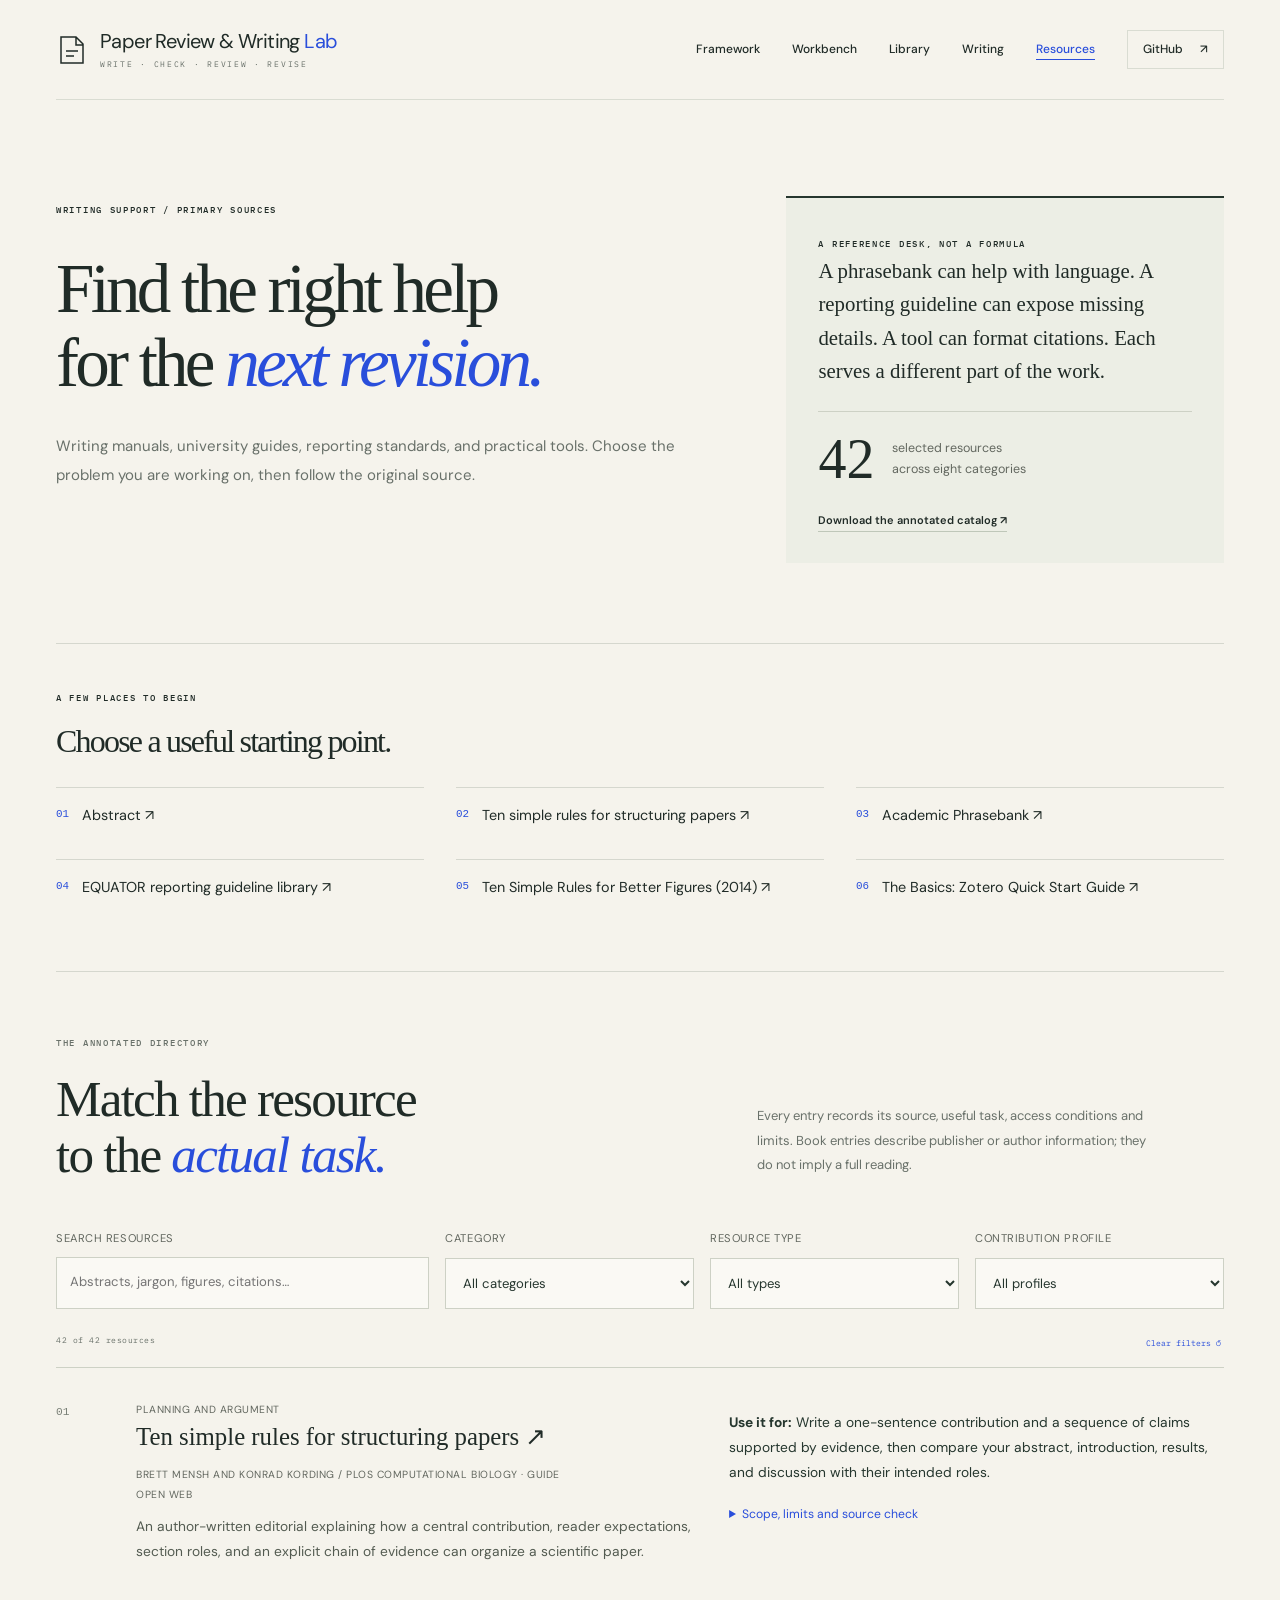
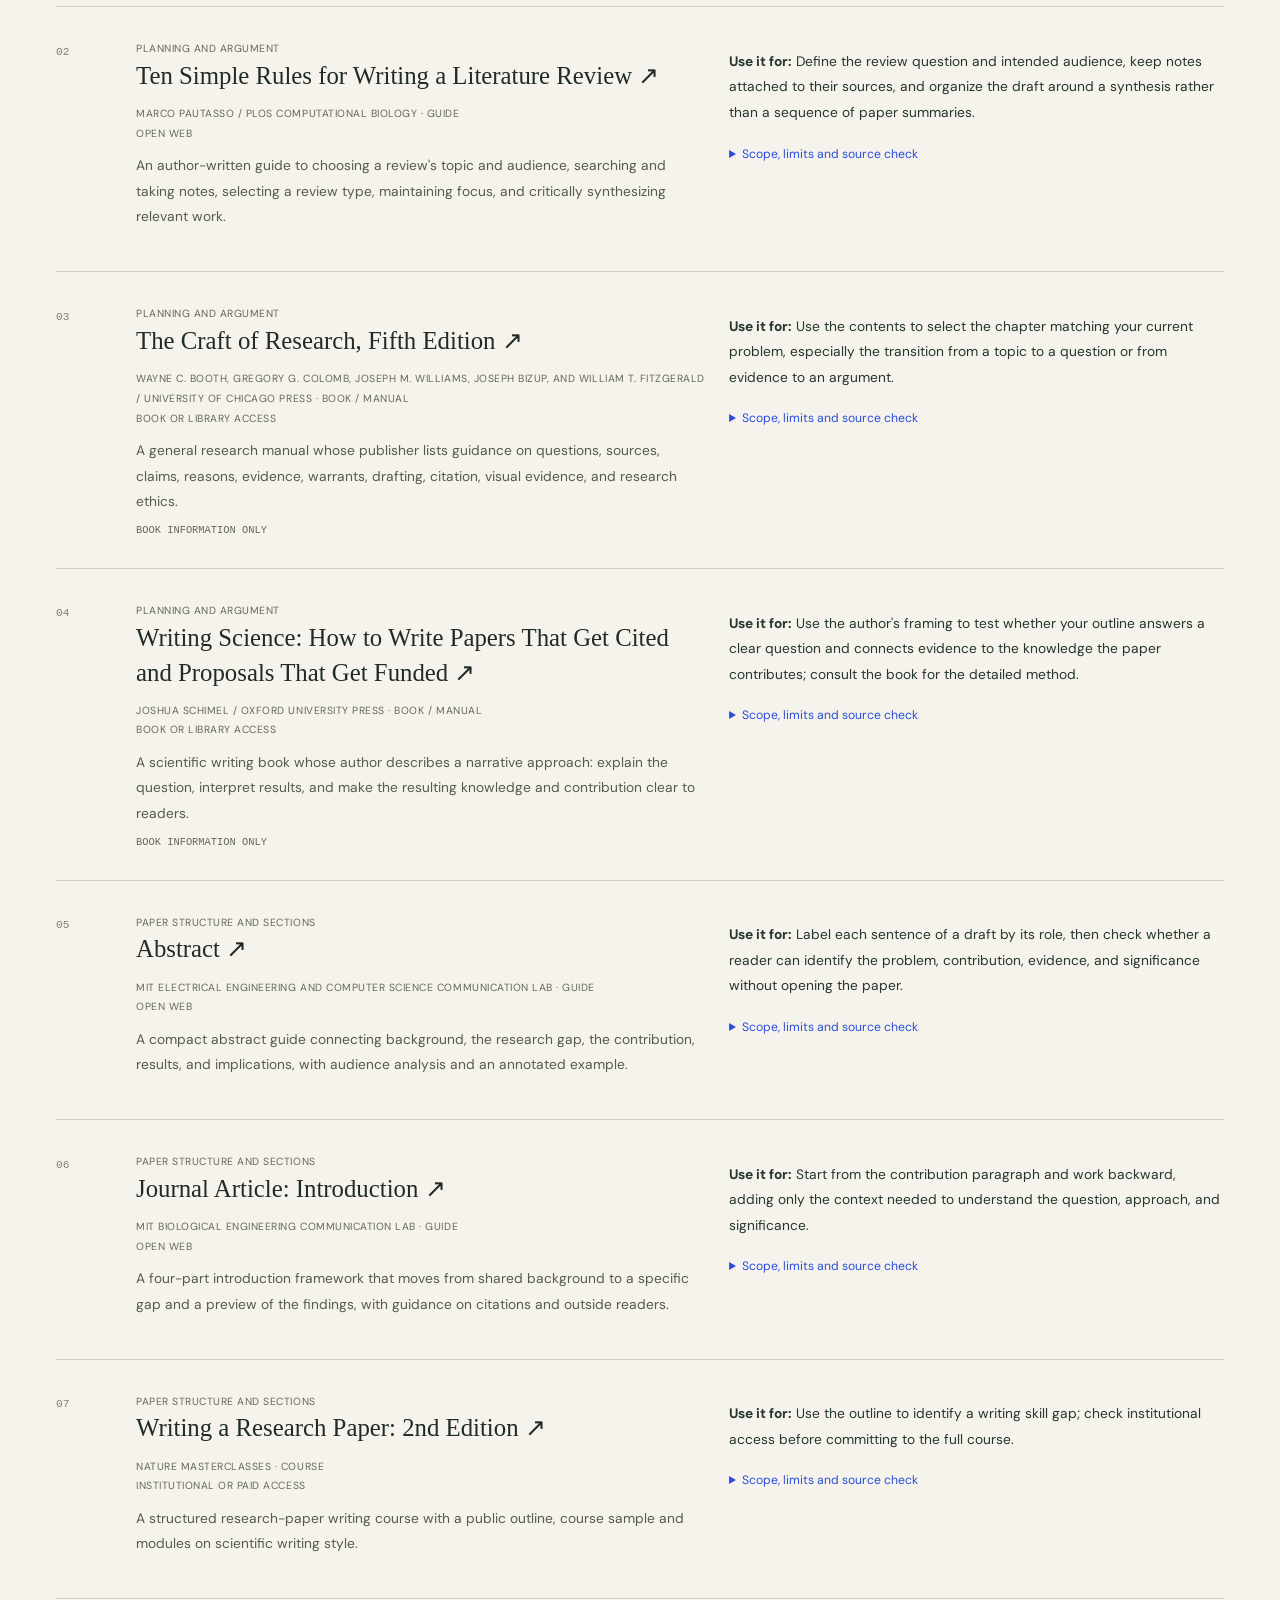
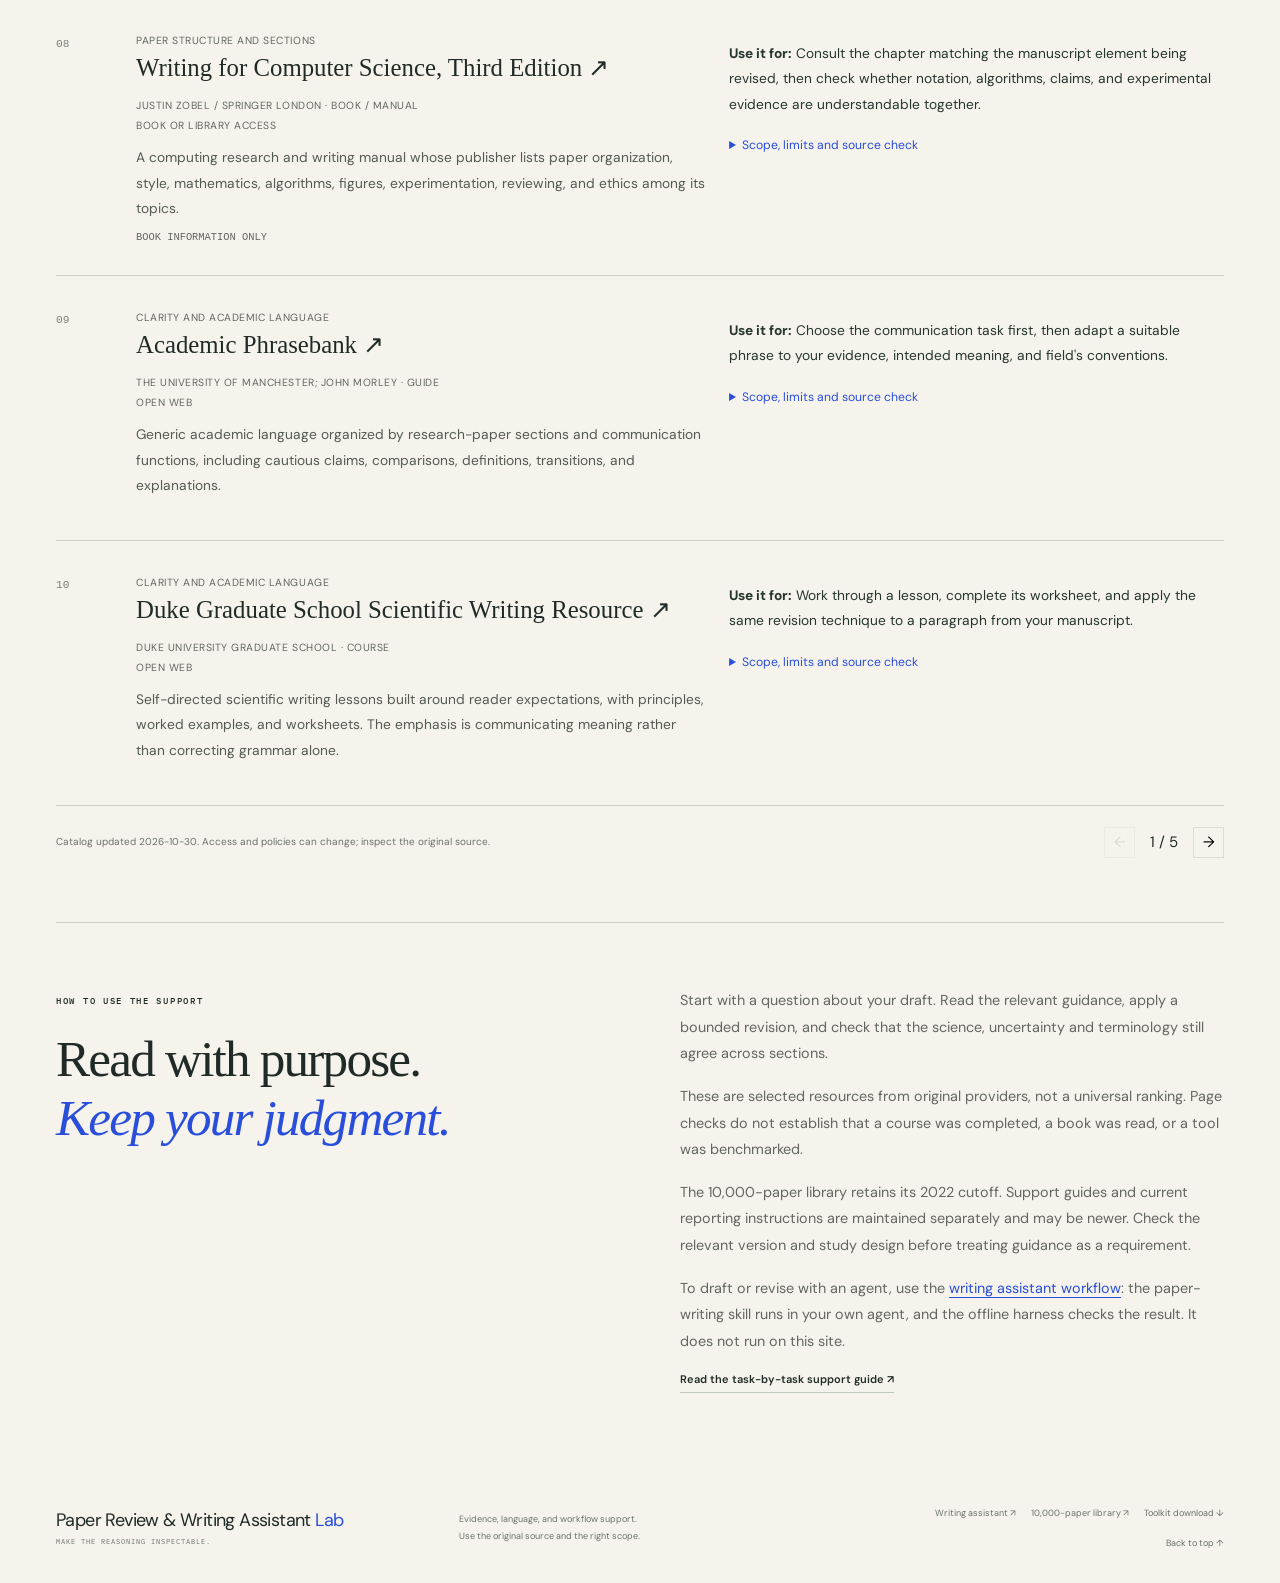
==== commit 78f55bf7: "feat: rebrand as Paper Review & Writing Assistant Lab with writing page - Add docs/writing.html (+ w" ====
--- a/docs/resources.html
+++ b/docs/resources.html
@@ -5,7 +5,7 @@
   <meta name="viewport" content="width=device-width, initial-scale=1">
   <meta name="theme-color" content="#f4f2eb">
   <meta name="description" content="Primary-source guides, writing manuals, reporting standards and tools for research papers. Find the right support for the next revision.">
-  <title>Writing support — Paper Review Lab</title>
+  <title>Writing support — Paper Review &amp; Writing Lab</title>
   <link rel="icon" href="./favicon.svg" type="image/svg+xml">
   <link rel="stylesheet" href="./site.css">
   <link rel="stylesheet" href="./resources.css">
@@ -14,8 +14,8 @@
 <body>
   <a class="skip" href="#main">Skip to content</a>
   <header class="site-header wrap">
-    <a class="brand" href="./index.html" aria-label="Paper Review Lab home"><svg viewBox="0 0 32 32" aria-hidden="true"><path d="M5 3h15l7 7v19H5zM20 3v8h7M10 17h12M10 22h8"/></svg><span>Paper Review <b>Lab</b><small>AN OPEN RESEARCH TOOLKIT</small></span></a>
-    <nav aria-label="Main navigation"><a href="./index.html#framework">Framework</a><a href="./index.html#library">Papers</a><a href="./resources.html" aria-current="page">Resources</a><a class="nav-github" href="https://github.com/Optimizer077/paper-review-lab" target="_blank" rel="noopener">GitHub ↗</a></nav>
+    <a class="brand" href="./index.html" aria-label="Paper Review &amp; Writing Lab home"><svg viewBox="0 0 32 32" aria-hidden="true"><path d="M5 3h15l7 7v19H5zM20 3v8h7M10 17h12M10 22h8"/></svg><span>Paper Review &amp; Writing&nbsp;<b>Lab</b><small>WRITE · CHECK · REVIEW · REVISE</small></span></a>
+    <nav aria-label="Main navigation"><a href="./index.html#framework">Framework</a><a href="./index.html#workbench">Workbench</a><a href="./index.html#library">Library</a><a href="./writing.html">Writing</a><a href="./resources.html" aria-current="page">Resources</a><a class="nav-github" href="https://github.com/Optimizer077/paper-review-lab" target="_blank" rel="noopener">GitHub <span aria-hidden="true">↗</span></a></nav>
   </header>
   <main id="main">
     <section class="wrap support-hero">
@@ -31,8 +31,8 @@
       <div id="resource-rows" class="resource-rows"></div>
       <div class="library-pagination"><p class="small muted" id="checked-date"></p><div><button id="resource-prev" type="button" class="page-button" aria-label="Previous resource page">←</button><span id="resource-page">1 / 1</span><button id="resource-next" type="button" class="page-button" aria-label="Next resource page">→</button></div></div>
     </section>
-    <section class="wrap support-method"><div><span class="eyebrow">HOW TO USE THE SUPPORT</span><h2>Read with purpose.<br><em>Keep your judgment.</em></h2></div><div><p>Start with a question about your draft. Read the relevant guidance, apply a bounded revision, and check that the science, uncertainty and terminology still agree across sections.</p><p>These are selected resources from original providers, not a universal ranking. Page checks do not establish that a course was completed, a book was read, or a tool was benchmarked.</p><p>The 10,000-paper library retains its 2022 cutoff. Support guides and current reporting instructions are maintained separately and may be newer. Check the relevant version and study design before treating guidance as a requirement.</p><a class="text-link" href="https://github.com/Optimizer077/paper-review-lab/blob/main/toolkit/paper-writing/references/writing-support-guide.md">Read the task-by-task support guide ↗</a></div></section>
+    <section class="wrap support-method"><div><span class="eyebrow">HOW TO USE THE SUPPORT</span><h2>Read with purpose.<br><em>Keep your judgment.</em></h2></div><div><p>Start with a question about your draft. Read the relevant guidance, apply a bounded revision, and check that the science, uncertainty and terminology still agree across sections.</p><p>These are selected resources from original providers, not a universal ranking. Page checks do not establish that a course was completed, a book was read, or a tool was benchmarked.</p><p>The 10,000-paper library retains its 2022 cutoff. Support guides and current reporting instructions are maintained separately and may be newer. Check the relevant version and study design before treating guidance as a requirement.</p><p>To draft or revise with an agent, use the <a class="inline-link" href="./writing.html">writing assistant workflow</a>: the paper-writing skill runs in your own agent, and the offline harness checks the result. It does not run on this site.</p><a class="text-link" href="https://github.com/Optimizer077/paper-review-lab/blob/main/toolkit/paper-writing/references/writing-support-guide.md">Read the task-by-task support guide ↗</a></div></section>
   </main>
-  <footer class="site-footer wrap"><a class="brand footer-brand" href="./index.html">Paper Review <b>Lab</b><small>MAKE THE REASONING INSPECTABLE.</small></a><p>Evidence, language, and workflow support.<br>Use the original source and the right scope.</p><div><a href="./index.html#library">10,000-paper library ↗</a><a href="./downloads/paper-review-lab.zip" download>Toolkit download ↓</a><a href="#main">Back to top ↑</a></div></footer>
+  <footer class="site-footer wrap"><a class="brand footer-brand" href="./index.html">Paper Review &amp; Writing Assistant <b>Lab</b><small>MAKE THE REASONING INSPECTABLE.</small></a><p>Evidence, language, and workflow support.<br>Use the original source and the right scope.</p><div><a href="./writing.html">Writing assistant ↗</a><a href="./index.html#library">10,000-paper library ↗</a><a href="./downloads/paper-review-lab.zip" download>Toolkit download ↓</a><a href="#main">Back to top ↑</a></div></footer>
 </body>
 </html>
--- a/docs/site.css
+++ b/docs/site.css
@@ -1,5 +1,5 @@
 @import url('https://fonts.googleapis.com/css2?family=DM+Sans:wght@400;500;600;700&family=IBM+Plex+Mono:wght@400;500&display=swap');
-:root{--paper:#f5f3ec;--white:#fffefa;--ink:#202b27;--muted:#69716a;--line:#d9dcd2;--cobalt:#294edb;--pale:#eaeee5;--blue-pale:#e9edff;--serif:Georgia,'Times New Roman',serif;--sans:'DM Sans',Arial,sans-serif;--mono:'IBM Plex Mono',Consolas,monospace}*{box-sizing:border-box}html{scroll-behavior:smooth;scroll-padding-top:32px}body{margin:0;background:var(--paper);color:var(--ink);font-family:var(--sans);font-size:15px;line-height:1.6}a{color:inherit;text-decoration:none}button,input,select,textarea{font:inherit}button,a,input,select,textarea{touch-action:manipulation}button{cursor:pointer}button:disabled{cursor:default;opacity:.35}button:focus-visible,a:focus-visible,input:focus-visible,select:focus-visible,textarea:focus-visible,summary:focus-visible{outline:3px solid var(--cobalt);outline-offset:4px}::selection{background:#d9e1ff}.wrap{width:min(1280px,calc(100% - 112px));margin-inline:auto}.site-header{display:flex;align-items:center;justify-content:space-between;padding-block:30px;border-bottom:1px solid var(--line);gap:24px}.brand{display:flex;align-items:center;gap:12px;font-size:20px;line-height:1.15;letter-spacing:-.6px}.brand svg{width:32px;height:38px;stroke:var(--ink);stroke-width:1.5;fill:none}.brand b{font-weight:400;color:var(--cobalt)}.brand small{font-family:var(--mono);font-size:8px;display:block;letter-spacing:1.7px;margin-top:7px;color:var(--muted)}nav{display:flex;gap:32px;align-items:center;font-size:12px;font-weight:500}nav a:hover,.text-link:hover{color:var(--cobalt)}.nav-github{border:1px solid var(--line);padding:9px 15px}.nav-github span{margin-left:14px}.skip{position:absolute;top:-100px;left:16px;background:var(--ink);color:white;padding:10px 20px;z-index:9}.skip:focus{top:10px}.hero{display:grid;grid-template-columns:1.1fr 1fr;gap:60px;align-items:center;padding-block:78px 76px}.eyebrow{font-family:var(--mono);font-size:9px;letter-spacing:1.7px;font-weight:500;line-height:1.6}.hero .eyebrow{display:flex;align-items:center;gap:8px;color:var(--muted)}.status-dot{width:6px;height:6px;background:var(--cobalt);border-radius:50%;display:inline-block}.edition{margin-left:auto}h1,h2,h3,h4,p{margin:0}h1,h2{font-family:var(--serif);font-weight:400;line-height:1.03;letter-spacing:-3px}h1{font-size:clamp(58px,5.7vw,83px);margin-top:28px}h1 em,h2 em{font-weight:400;color:var(--cobalt)}.hero-intro{font-size:15px;line-height:1.8;color:#5b655e;max-width:440px;margin-top:27px}.hero-actions{display:flex;align-items:center;gap:25px;margin-top:32px;flex-wrap:wrap}.button{display:inline-flex;align-items:center;justify-content:center;gap:20px;padding:13px 19px;border:1px solid transparent;font-size:11px;font-weight:600;line-height:1.5;min-height:43px;transition:background .15s,transform .15s}.button:hover{transform:translateY(-1px)}.primary{background:var(--cobalt);color:white}.primary:hover{background:#1f3fae}.secondary{background:transparent;border-color:#cdd2c6;color:var(--ink)}.secondary:hover{background:var(--pale)}.text-link{font-size:11px;font-weight:600;border-bottom:1px solid #bfc7b9;padding-bottom:4px}.text-link span{margin-left:15px}.hero-note{font-family:var(--mono);font-size:9px;color:var(--muted);margin-top:23px;letter-spacing:.3px}.hero-figure{margin:0;background:#edf0e7;border:1px solid #d1d8c9;box-shadow:8px 8px 0 #e9e9df;transform:rotate(-1deg);padding:20px 22px 12px;position:relative}.figure-top{display:flex;justify-content:space-between;font-family:var(--mono);font-size:8px;letter-spacing:1px;border-bottom:1px solid #cbd1c4;padding-bottom:14px}.figure-live{color:var(--muted)}.stress-chart{width:100%;height:auto;display:block;margin-top:15px}.axis-label{font-family:var(--mono);font-size:10px;fill:#74806f}.chart-label{font-family:var(--sans);font-size:12px;fill:var(--ink)}.weak-label{font-family:var(--mono);font-size:9px;fill:var(--cobalt)}.annotation{font-family:var(--serif);font-size:15px;font-style:italic;fill:var(--ink)}.figure-scores{display:flex;align-items:center;gap:22px;padding:0 5px 15px}.figure-scores>div>span{display:block;font-family:var(--mono);font-size:8px;letter-spacing:1px}.figure-scores strong{display:block;font-family:var(--serif);font-size:50px;font-weight:400;line-height:1.25}.figure-scores strong span{font-family:var(--mono);font-size:10px;margin-left:4px}.score-arrow{font-size:25px;color:#9ca494}.capped-score{color:var(--cobalt)}.figure-stamp{font-family:var(--mono);font-size:10px;line-height:1.4;margin-left:auto;border-left:1px solid #c1c9b9;padding-left:16px}.figure-stamp span{font-size:6px;display:block;margin-top:4px}.hero-figure figcaption{font-family:var(--mono);font-size:7px;color:var(--muted);border-top:1px solid #cbd1c4;padding-top:10px}.facts-strip{border-top:1px solid var(--line);border-bottom:1px solid var(--line)}.facts{display:grid;grid-template-columns:repeat(4,1fr)}.facts>div{display:flex;align-items:center;justify-content:center;gap:18px;padding-block:23px;border-left:1px solid var(--line)}.facts>div:last-child{border-right:1px solid var(--line)}.facts strong{font-family:var(--serif);font-size:40px;font-weight:400;line-height:1.2}.facts span{font-size:10px;color:var(--muted);max-width:100px;line-height:1.4}.section{padding-block:88px;scroll-margin-top:0}.section-heading{display:grid;grid-template-columns:1.35fr 1fr;align-items:end;gap:70px;margin-bottom:44px}.section-heading .eyebrow{display:block;color:var(--muted);margin-bottom:21px}h2{font-size:clamp(38px,4vw,52px);letter-spacing:-1.8px;line-height:1.08}.section-heading>p{max-width:390px;color:var(--muted);font-size:13px;line-height:1.9;padding-bottom:4px}.framework-body{display:grid;grid-template-columns:1.35fr 1fr;gap:80px}.principles article{display:flex;gap:23px;padding:25px 0;border-top:1px solid var(--line)}.principles article:last-child{border-bottom:1px solid var(--line)}.step{font-family:var(--mono);color:var(--cobalt);font-size:10px;padding-top:3px}.principles h3{font-size:17px;letter-spacing:-.3px;font-weight:500;margin-bottom:9px}.principles p{font-size:12px;color:var(--muted);line-height:1.9;max-width:450px}.profiles{border-top:2px solid var(--ink);padding:23px 25px 22px;background:var(--pale)}.profiles .eyebrow{color:var(--muted)}.profiles h3{font-family:var(--serif);font-size:28px;line-height:1.15;font-weight:400;margin:12px 0 20px;letter-spacing:-.5px}.profile-line{display:flex;gap:16px;border-top:1px solid #d5dbcd;padding:11px 0}.profile-line>span{font-family:var(--mono);font-size:9px;color:var(--muted);padding-top:3px}.profile-line strong{font-size:11px;font-weight:600}.profile-line p{font-size:10px;color:var(--muted);margin-top:2px}.profiles>a{display:inline-block;margin-top:16px}.rubric-section{background:#eeeee5;border-block:1px solid var(--line)}.rubric-browser{display:grid;grid-template-columns:235px 1fr;border-top:1px solid #c6ccbf;border-bottom:1px solid #c6ccbf;margin-bottom:18px;min-height:345px}.domain-tabs{border-right:1px solid #c6ccbf;display:flex;flex-direction:column}.domain-tab{display:flex;align-items:center;text-align:left;gap:11px;padding:19px 17px;border:0;border-bottom:1px solid #d6dbd0;color:var(--muted);background:transparent;font-size:11px;position:relative}.domain-tab.active{background:var(--ink);color:white}.domain-tab.active:after{content:'↗';margin-left:auto}.domain-tab>span{font-family:var(--mono);font-size:8px;opacity:.6}.rubric-criteria{padding:0 28px}.rubric-row{display:grid;grid-template-columns:1fr 40px;gap:15px;padding:19px 0;border-bottom:1px solid #d1d6cb}.rubric-row:last-child{border:0}.rubric-row h3{font-size:12px;font-weight:600}.core-tag{font-family:var(--mono);font-size:7px;color:var(--cobalt);border:1px solid #b6c3f3;padding:2px 5px;margin-left:7px;vertical-align:middle;white-space:nowrap}.rubric-row p{font-size:11px;color:var(--muted);max-width:660px;line-height:1.7;margin-top:6px}.rubric-row button{border:1px solid #cbd2c4;background:transparent;width:30px;height:30px;align-self:center;color:var(--cobalt);font-size:16px}.rubric-row button:hover{background:var(--blue-pale)}.small{font-size:10px;line-height:1.8}.muted{color:var(--muted)}.rules-layout{display:grid;grid-template-columns:1fr 1fr;gap:70px}.formula{background:#ecefe6;padding:27px 30px;border-left:2px solid var(--cobalt)}.formula>.eyebrow{color:var(--cobalt);font-size:8px}.formula-text{font-family:var(--serif);font-size:34px;line-height:1.35;margin:21px 0 15px;letter-spacing:-.5px}.formula-text span{color:var(--cobalt)}.formula-indent{padding-left:58px;color:var(--ink)!important}.formula p{font-size:11px;color:var(--muted);line-height:1.8;max-width:350px;margin-bottom:16px}.rules-table{width:100%;border-collapse:collapse;font-size:11px;align-self:start}.rules-table th{text-align:left;text-transform:uppercase;font-family:var(--mono);font-size:8px;font-weight:500;letter-spacing:1px;color:var(--muted);padding:8px 0 15px;border-bottom:1px solid #acb6a4}.rules-table td{padding:14px 0;border-bottom:1px solid var(--line)}.rules-table td:last-child,.rules-table th:last-child{text-align:right}.rules-table td:last-child{font-family:var(--mono);color:var(--cobalt);font-size:13px}.interpretation{display:flex;gap:18px;align-items:center;margin-top:33px;padding-top:24px;border-top:1px solid var(--line);max-width:850px}.interpretation>span{font-size:27px;color:var(--cobalt)}.interpretation p{font-size:11px;color:var(--muted);line-height:1.9}.interpretation strong{font-weight:600;color:var(--ink)}.workbench-section{background:#e9ece3;border-block:1px solid #d2d8c8}.workbench-toolbar{display:flex;align-items:end;gap:15px;padding:20px 0;border-block:1px solid #c4cdbc;flex-wrap:wrap}.field{display:flex;flex-direction:column;gap:6px}.field label,.assessment-meta label,.blocker-form label{font-family:var(--mono);font-size:8px;letter-spacing:.3px;color:#596653}.field select{min-width:190px}.field select,select,input,textarea{background:var(--white);border:1px solid #c7cfc0;border-radius:0;color:var(--ink);padding:10px 11px;font-size:11px;max-width:100%}select{cursor:pointer}.toolbar-buttons{display:flex;gap:8px;align-items:center;margin-left:auto;flex-wrap:wrap}.toolbar-buttons .button{padding:10px 13px;font-size:10px;min-height:39px}.import-label{position:relative;cursor:pointer}.import-label input{position:absolute;inset:0;opacity:0;width:100%;cursor:pointer}.assessment-meta{display:flex;gap:15px;align-items:end;padding-top:19px;flex-wrap:wrap}.assessment-meta label{display:flex;flex-direction:column;gap:5px}.assessment-meta input{max-width:180px;background:transparent;border-width:0 0 1px 0;padding:5px 0}.demo-label{font-family:var(--mono);font-size:8px;letter-spacing:.7px;color:var(--cobalt);margin-left:auto;padding:5px 9px;border:1px dashed #90a3e9}.workbench-message{font-size:10px;color:var(--muted);padding:16px 0;min-height:48px}.workbench-message.bad{color:#a3382c}.workbench-grid{display:grid;grid-template-columns:225px minmax(0,1fr) 245px;border:1px solid #bec9b5;background:var(--white);align-items:start}.criterion-sidebar{background:#eff1e9;border-right:1px solid #d3dacc;align-self:stretch}.sidebar-heading{display:flex;justify-content:space-between;gap:5px;padding:17px 14px;border-bottom:1px solid #d3dacc;font-family:var(--mono);font-size:8px;letter-spacing:1px}.sidebar-heading button{border:0;background:transparent;font-size:8px;font-family:var(--mono);color:var(--muted);padding:0}.criterion-nav-domain{padding:15px 14px 6px;font-family:var(--mono);font-size:7px;letter-spacing:.7px;text-transform:uppercase;color:var(--muted)}.criterion-button{display:flex;width:100%;align-items:center;gap:9px;text-align:left;border:0;background:transparent;padding:8px 13px;color:#64705d;font-size:9px;line-height:1.5}.criterion-button:hover{background:#e3e9d9}.criterion-button.selected{background:var(--cobalt);color:white}.criterion-state{font-family:var(--mono);font-size:8px;width:19px;height:19px;border:1px solid #c4cdbb;display:flex;align-items:center;justify-content:center;flex-shrink:0}.selected .criterion-state{border-color:#7690ed}.criterion-button.done .criterion-state{background:var(--ink);color:white;border-color:var(--ink)}.criterion-editor{padding:25px 25px 30px;min-width:0;border-right:1px solid #d3dacc;min-height:750px}.editor-eyebrow{display:flex;gap:8px;align-items:center;flex-wrap:wrap;font-family:var(--mono);font-size:8px;color:var(--muted)}.editor-title{font-family:var(--serif);font-size:28px;font-weight:400;line-height:1.15;letter-spacing:-.6px;margin:12px 0}.editor-description{font-size:11px;color:var(--muted);line-height:1.8}.inspection-checks{margin:17px 0;border-block:1px solid var(--line);padding:12px 0}.inspection-checks summary{font-size:10px;cursor:pointer;color:var(--cobalt)}.inspection-checks ul{padding-left:15px;font-size:10px;color:var(--muted);line-height:1.8;margin:9px 0 0}.profile-guidance{font-size:10px;padding:13px;background:#f0f2ea;color:#64705d;line-height:1.8;margin:14px 0}.editor-form label,.editor-form legend{font-size:10px;font-weight:500;margin-bottom:5px}.editor-form .full-label{display:block;margin-top:14px}.editor-form select,.editor-form textarea,.editor-form input{width:100%;font-size:10px}.editor-form textarea{resize:vertical;min-height:62px;line-height:1.7}.editor-form fieldset{padding:0;border:0;margin:17px 0}.rating-options{display:grid;grid-template-columns:repeat(5,1fr);gap:5px}.rating-option{position:relative;cursor:pointer;text-align:center;margin:0!important}.rating-option input{position:absolute;opacity:0}.rating-option span{display:block;font-family:var(--mono);font-size:16px;padding:8px 0;border:1px solid var(--line);background:var(--white)}.rating-option input:checked+span{border-color:var(--cobalt);background:var(--cobalt);color:white}.rating-option input:focus-visible+span{outline:2px solid var(--cobalt);outline-offset:3px}.anchor-text{font-size:10px;line-height:1.8;color:var(--muted);padding:10px 0 0;min-height:55px}.evidence-heading{display:flex;justify-content:space-between;align-items:center;margin-top:16px;margin-bottom:8px}.evidence-heading b{font-size:10px;font-weight:500}.tiny-button{font-size:8px;background:none;border:0;color:var(--cobalt);padding:3px}.evidence-record{border-left:2px solid #d8dfcf;padding:0 0 0 10px;margin:12px 0;position:relative}.evidence-record>label{display:block;font-size:8px;font-family:var(--mono);color:var(--muted);margin-top:8px}.evidence-record>button{position:absolute;right:0;top:-5px}.editor-form .action-row{display:flex;justify-content:space-between;align-items:center;gap:10px;border-top:1px solid var(--line);padding-top:17px;margin-top:20px}.action-row .button{font-size:10px;padding:10px 15px}.editor-nav-note{font-size:8px;color:var(--muted)}.score-panel{padding:24px 18px;position:sticky;top:20px}.score-panel>.eyebrow{font-size:7px;letter-spacing:1px}.effective-number{display:flex;align-items:baseline;gap:7px;margin-top:11px}.effective-number strong{font-family:var(--serif);font-size:66px;line-height:1.2;font-weight:400;color:var(--cobalt)}.effective-number>span{font-family:var(--mono);font-size:12px;color:var(--muted)}.readiness{display:inline-block;background:#edf0e7;color:#65745b;font-family:var(--mono);font-size:7px;padding:4px 7px;letter-spacing:.5px;margin:7px 0 20px}.readiness.blocked,.readiness.needs_revision_or_evidence{background:#f4e5d9;color:#9a542f}.readiness.reviewed{background:#dfebdb;color:#3d6a32}.score-detail{display:flex;justify-content:space-between;gap:10px;font-size:9px;line-height:1.7;margin-top:7px}.score-detail>span{color:var(--muted)}.score-detail b{font-family:var(--mono);font-size:9px;font-weight:400}.coverage-track{height:3px;background:#e2e7da;margin:10px 0 13px}.coverage-track span{display:block;width:0;background:var(--cobalt);height:100%;transition:width .2s}.domain-score-list{border-top:1px solid var(--line);padding-top:12px;margin-top:17px}.domain-score-row{display:flex;align-items:center;justify-content:space-between;gap:8px;font-size:8px;margin:9px 0;color:var(--muted)}.domain-score-row b{font-family:var(--mono);font-weight:400;color:var(--ink)}.domain-mini{display:flex;gap:3px;align-items:center;margin-left:auto}.domain-mini i{width:5px;height:9px;background:#e2e7da;display:block}.domain-mini i.filled{background:var(--cobalt)}.cap-diagnostics{border-top:1px solid var(--line);margin-top:18px;padding-top:15px}.cap-diagnostics h4{font-size:10px;font-weight:500;margin-bottom:8px}.cap-diagnostics p{font-size:9px;color:var(--muted);line-height:1.8}.cap-item{font-size:9px;line-height:1.7;border-left:2px solid #c7a477;padding-left:8px;margin:10px 0}.cap-item strong{color:var(--cobalt);font-weight:500}.cap-item small{display:block;font-size:8px;color:var(--muted)}.score-footnote{font-size:8px;color:var(--muted);line-height:1.8;margin-top:19px}.blockers-details{padding:18px 20px;border:1px solid #bec9b5;border-top:0;background:#f1f2eb}.blockers-details summary{cursor:pointer;font-size:11px;font-weight:500}.blockers-details summary span{font-family:var(--mono);font-size:8px;font-weight:400;color:var(--muted);margin-left:10px}.blockers-details>p{margin-top:14px}.blocker-form{display:grid;grid-template-columns:1fr 1.6fr;gap:12px;margin-top:16px}.blocker-form label{display:flex;flex-direction:column;gap:5px}.blocker-form .button{justify-self:start;font-size:10px;grid-column:1/-1}.blocker-entry{display:flex;align-items:center;gap:12px;padding:13px 0;border-bottom:1px solid var(--line);font-size:10px}.blocker-entry p{flex:1}.blocker-entry span{font-family:var(--mono);font-size:8px;color:#98612f}.blocker-entry button{font-size:9px;border:1px solid var(--line);background:transparent;padding:5px 8px}.privacy-note{font-family:var(--mono);font-size:8px;color:var(--muted);line-height:1.9;margin-top:16px;max-width:850px}.notice{font-size:12px;padding:15px;border:1px solid #b5bfa9;background:var(--white);margin-bottom:15px}.notice.error{border-color:#bb765e;color:#943e23}.library-controls{display:flex;gap:12px;margin-bottom:24px}.search-field{display:flex;align-items:center;flex:1;border:1px solid #c6cfc0;background:var(--white);padding-left:14px}.search-field svg{width:15px;height:15px;stroke:#7c8974;stroke-width:1.5;fill:none}.search-field input{width:100%;border:0;background:transparent;outline-offset:0;padding:12px}.library-controls select{min-width:145px;height:44px}.library-topline{display:flex;justify-content:space-between;gap:20px;font-family:var(--mono);font-size:8px;letter-spacing:.5px;color:var(--muted);padding-bottom:14px}.library-topline>span:last-child{font-size:7px}.source-table{width:100%;border-collapse:collapse;table-layout:fixed}.source-table th{font-family:var(--mono);font-size:8px;letter-spacing:1px;font-weight:400;text-align:left;color:var(--muted);padding:13px 10px;border-top:1px solid #aeb9a4;border-bottom:1px solid var(--line)}.source-table th:first-child{width:50px}.source-table th:nth-child(3){width:110px}.source-table th:nth-child(4){width:65px}.source-table th:nth-child(5){width:40px}.source-table td{padding:16px 10px;border-bottom:1px solid var(--line);font-size:10px;vertical-align:top}.source-table tr:hover{background:#eeefe5}.source-table td:first-child{font-family:var(--mono);font-size:8px;color:#8a9580;padding-top:19px}.paper-title{font-size:12px;font-weight:500;display:inline-block;line-height:1.5}.paper-title:hover{color:var(--cobalt)}.paper-authors{font-size:9px;color:var(--muted);line-height:1.7;margin-top:4px}.venue-pill{font-family:var(--mono);font-size:8px;display:inline-block;padding:3px 5px;border:1px solid #cbd2c4;line-height:1.5}.source-table td:nth-child(4){font-family:var(--mono);font-size:9px;padding-top:19px;color:var(--muted)}.source-table td:last-child a{color:var(--cobalt);font-size:17px}.source-empty{padding:30px!important;color:var(--muted);text-align:center}.library-pagination{display:flex;justify-content:space-between;gap:35px;align-items:center;margin-top:21px}.library-pagination p{max-width:650px}.library-pagination>div{display:flex;align-items:center;gap:15px;white-space:nowrap}.page-button{border:1px solid var(--line);width:31px;height:31px;background:transparent;font-size:15px}.page-button:hover:enabled{background:var(--pale)}#page-status{font-family:var(--mono);font-size:9px;color:var(--muted)}.get-started{background:var(--ink);color:var(--paper);padding-block:70px}.download-layout{display:grid;grid-template-columns:1fr 1.1fr;gap:75px;align-items:center}.download-layout .eyebrow{color:#aebaa4}.download-layout h2{margin-top:23px;font-size:48px}.download-layout h2 em{color:#aabafe}.download-layout p{font-size:12px;color:#b3bdae;line-height:1.9;max-width:390px;margin-top:24px}.download-actions{display:flex;gap:23px;align-items:center;flex-wrap:wrap;margin-top:28px}.light{background:var(--paper);color:var(--ink)}.light:hover{background:white}.download-actions .text-link{color:#d0d9c8;font-size:10px;border-color:#67745e}.terminal{border:1px solid #52604b;background:#17221c;min-width:0}.terminal-head{padding:13px 17px;display:flex;align-items:center;justify-content:space-between;border-bottom:1px solid #384733;font-family:var(--mono);font-size:8px;letter-spacing:.7px;color:#93a387}.terminal-head>span:last-child{font-size:5px;letter-spacing:4px}.terminal pre{margin:0;padding:26px 20px;overflow-x:auto;font-size:10px;line-height:2.1;color:#d1ddc5;tab-size:2}.terminal code{font-family:var(--mono)}.code-comment{color:#7f9172}.terminal-bottom{display:flex;justify-content:space-between;gap:15px;border-top:1px solid #384733;padding:14px 17px;font-size:9px;color:#b3c5a5}.terminal-bottom a:hover{color:white}.site-footer{display:grid;grid-template-columns:1fr 1.2fr .8fr;align-items:center;gap:40px;padding-block:33px}.footer-brand{display:block;font-size:18px;line-height:1.2}.footer-brand small{font-size:7px;letter-spacing:1px}.site-footer p{font-size:9px;color:var(--muted);line-height:1.9}.site-footer>div{display:flex;gap:15px;flex-wrap:wrap;justify-content:flex-end;font-size:9px;color:var(--muted)}.sr-only{position:absolute;width:1px;height:1px;padding:0;margin:-1px;overflow:hidden;clip:rect(0,0,0,0);white-space:nowrap;border:0}[hidden]{display:none!important}
+:root{--paper:#f5f3ec;--white:#fffefa;--ink:#202b27;--muted:#69716a;--line:#d9dcd2;--cobalt:#294edb;--pale:#eaeee5;--blue-pale:#e9edff;--serif:Georgia,'Times New Roman',serif;--sans:'DM Sans',Arial,sans-serif;--mono:'IBM Plex Mono',Consolas,monospace}*{box-sizing:border-box}html{scroll-behavior:smooth;scroll-padding-top:32px}body{margin:0;background:var(--paper);color:var(--ink);font-family:var(--sans);font-size:15px;line-height:1.6}a{color:inherit;text-decoration:none}button,input,select,textarea{font:inherit}button,a,input,select,textarea{touch-action:manipulation}button{cursor:pointer}button:disabled{cursor:default;opacity:.35}button:focus-visible,a:focus-visible,input:focus-visible,select:focus-visible,textarea:focus-visible,summary:focus-visible{outline:3px solid var(--cobalt);outline-offset:4px}::selection{background:#d9e1ff}.wrap{width:min(1280px,calc(100% - 112px));margin-inline:auto}.site-header{display:flex;align-items:center;justify-content:space-between;padding-block:30px;border-bottom:1px solid var(--line);gap:24px}.brand{display:flex;align-items:center;gap:12px;font-size:20px;line-height:1.15;letter-spacing:-.6px}.brand svg{width:32px;height:38px;stroke:var(--ink);stroke-width:1.5;fill:none}.brand b{font-weight:400;color:var(--cobalt)}.brand small{font-family:var(--mono);font-size:8px;display:block;letter-spacing:1.7px;margin-top:7px;color:var(--muted)}nav{display:flex;gap:32px;align-items:center;font-size:12px;font-weight:500}nav a:hover,.text-link:hover{color:var(--cobalt)}.nav-github{border:1px solid var(--line);padding:9px 15px}.nav-github span{margin-left:14px}.skip{position:absolute;top:-100px;left:16px;background:var(--ink);color:white;padding:10px 20px;z-index:9}.skip:focus{top:10px}.hero{display:grid;grid-template-columns:1.1fr 1fr;gap:60px;align-items:center;padding-block:78px 76px}.eyebrow{font-family:var(--mono);font-size:9px;letter-spacing:1.7px;font-weight:500;line-height:1.6}.hero .eyebrow{display:flex;align-items:center;gap:8px;color:var(--muted)}.status-dot{width:6px;height:6px;background:var(--cobalt);border-radius:50%;display:inline-block}.edition{margin-left:auto}h1,h2,h3,h4,p{margin:0}h1,h2{font-family:var(--serif);font-weight:400;line-height:1.03;letter-spacing:-3px}h1{font-size:clamp(58px,5.7vw,83px);margin-top:28px}h1 em,h2 em{font-weight:400;color:var(--cobalt)}.hero-intro{font-size:15px;line-height:1.8;color:#5b655e;max-width:440px;margin-top:27px}.hero-actions{display:flex;align-items:center;gap:25px;margin-top:32px;flex-wrap:wrap}.button{display:inline-flex;align-items:center;justify-content:center;gap:20px;padding:13px 19px;border:1px solid transparent;font-size:11px;font-weight:600;line-height:1.5;min-height:43px;transition:background .15s,transform .15s}.button:hover{transform:translateY(-1px)}.primary{background:var(--cobalt);color:white}.primary:hover{background:#1f3fae}.secondary{background:transparent;border-color:#cdd2c6;color:var(--ink)}.secondary:hover{background:var(--pale)}.text-link{font-size:11px;font-weight:600;border-bottom:1px solid #bfc7b9;padding-bottom:4px}.text-link span{margin-left:15px}.hero-note{font-family:var(--mono);font-size:9px;color:var(--muted);margin-top:23px;letter-spacing:.3px}.hero-figure{margin:0;background:#edf0e7;border:1px solid #d1d8c9;box-shadow:8px 8px 0 #e9e9df;transform:rotate(-1deg);padding:20px 22px 12px;position:relative}.figure-top{display:flex;justify-content:space-between;font-family:var(--mono);font-size:8px;letter-spacing:1px;border-bottom:1px solid #cbd1c4;padding-bottom:14px}.figure-live{color:var(--muted)}.stress-chart{width:100%;height:auto;display:block;margin-top:15px}.axis-label{font-family:var(--mono);font-size:10px;fill:#74806f}.chart-label{font-family:var(--sans);font-size:12px;fill:var(--ink)}.weak-label{font-family:var(--mono);font-size:9px;fill:var(--cobalt)}.annotation{font-family:var(--serif);font-size:15px;font-style:italic;fill:var(--ink)}.figure-scores{display:flex;align-items:center;gap:22px;padding:0 5px 15px}.figure-scores>div>span{display:block;font-family:var(--mono);font-size:8px;letter-spacing:1px}.figure-scores strong{display:block;font-family:var(--serif);font-size:50px;font-weight:400;line-height:1.25}.figure-scores strong span{font-family:var(--mono);font-size:10px;margin-left:4px}.score-arrow{font-size:25px;color:#9ca494}.capped-score{color:var(--cobalt)}.figure-stamp{font-family:var(--mono);font-size:10px;line-height:1.4;margin-left:auto;border-left:1px solid #c1c9b9;padding-left:16px}.figure-stamp span{font-size:6px;display:block;margin-top:4px}.hero-figure figcaption{font-family:var(--mono);font-size:7px;color:var(--muted);border-top:1px solid #cbd1c4;padding-top:10px}.facts-strip{border-top:1px solid var(--line);border-bottom:1px solid var(--line)}.facts{display:grid;grid-template-columns:repeat(4,1fr)}.facts>div{display:flex;align-items:center;justify-content:center;gap:18px;padding-block:23px;border-left:1px solid var(--line)}.facts>div:last-child{border-right:1px solid var(--line)}.facts strong{font-family:var(--serif);font-size:40px;font-weight:400;line-height:1.2}.facts span{font-size:10px;color:var(--muted);max-width:100px;line-height:1.4}.section{padding-block:88px;scroll-margin-top:0}.section-heading{display:grid;grid-template-columns:1.35fr 1fr;align-items:end;gap:70px;margin-bottom:44px}.section-heading .eyebrow{display:block;color:var(--muted);margin-bottom:21px}h2{font-size:clamp(38px,4vw,52px);letter-spacing:-1.8px;line-height:1.08}.section-heading>p{max-width:390px;color:var(--muted);font-size:13px;line-height:1.9;padding-bottom:4px}.framework-body{display:grid;grid-template-columns:1.35fr 1fr;gap:80px}.principles article{display:flex;gap:23px;padding:25px 0;border-top:1px solid var(--line)}.principles article:last-child{border-bottom:1px solid var(--line)}.step{font-family:var(--mono);color:var(--cobalt);font-size:10px;padding-top:3px}.principles h3{font-size:17px;letter-spacing:-.3px;font-weight:500;margin-bottom:9px}.principles p{font-size:12px;color:var(--muted);line-height:1.9;max-width:450px}.profiles{border-top:2px solid var(--ink);padding:23px 25px 22px;background:var(--pale)}.profiles .eyebrow{color:var(--muted)}.profiles h3{font-family:var(--serif);font-size:28px;line-height:1.15;font-weight:400;margin:12px 0 20px;letter-spacing:-.5px}.profile-line{display:flex;gap:16px;border-top:1px solid #d5dbcd;padding:11px 0}.profile-line>span{font-family:var(--mono);font-size:9px;color:var(--muted);padding-top:3px}.profile-line strong{font-size:11px;font-weight:600}.profile-line p{font-size:10px;color:var(--muted);margin-top:2px}.profiles>a{display:inline-block;margin-top:16px}.rubric-section{background:#eeeee5;border-block:1px solid var(--line)}.rubric-browser{display:grid;grid-template-columns:235px 1fr;border-top:1px solid #c6ccbf;border-bottom:1px solid #c6ccbf;margin-bottom:18px;min-height:345px}.domain-tabs{border-right:1px solid #c6ccbf;display:flex;flex-direction:column}.domain-tab{display:flex;align-items:center;text-align:left;gap:11px;padding:19px 17px;border:0;border-bottom:1px solid #d6dbd0;color:var(--muted);background:transparent;font-size:11px;position:relative}.domain-tab.active{background:var(--ink);color:white}.domain-tab.active:after{content:'↗';margin-left:auto}.domain-tab>span{font-family:var(--mono);font-size:8px;opacity:.6}.rubric-criteria{padding:0 28px}.rubric-row{display:grid;grid-template-columns:1fr 40px;gap:15px;padding:19px 0;border-bottom:1px solid #d1d6cb}.rubric-row:last-child{border:0}.rubric-row h3{font-size:12px;font-weight:600}.core-tag{font-family:var(--mono);font-size:7px;color:var(--cobalt);border:1px solid #b6c3f3;padding:2px 5px;margin-left:7px;vertical-align:middle;white-space:nowrap}.rubric-row p{font-size:11px;color:var(--muted);max-width:660px;line-height:1.7;margin-top:6px}.rubric-row button{border:1px solid #cbd2c4;background:transparent;width:30px;height:30px;align-self:center;color:var(--cobalt);font-size:16px}.rubric-row button:hover{background:var(--blue-pale)}.small{font-size:10px;line-height:1.8}.muted{color:var(--muted)}.rules-layout{display:grid;grid-template-columns:1fr 1fr;gap:70px}.formula{background:#ecefe6;padding:27px 30px;border-left:2px solid var(--cobalt)}.formula>.eyebrow{color:var(--cobalt);font-size:8px}.formula-text{font-family:var(--serif);font-size:34px;line-height:1.35;margin:21px 0 15px;letter-spacing:-.5px}.formula-text span{color:var(--cobalt)}.formula-indent{padding-left:58px;color:var(--ink)!important}.formula p{font-size:11px;color:var(--muted);line-height:1.8;max-width:350px;margin-bottom:16px}.rules-table{width:100%;border-collapse:collapse;font-size:11px;align-self:start}.rules-table th{text-align:left;text-transform:uppercase;font-family:var(--mono);font-size:8px;font-weight:500;letter-spacing:1px;color:var(--muted);padding:8px 0 15px;border-bottom:1px solid #acb6a4}.rules-table td{padding:14px 0;border-bottom:1px solid var(--line)}.rules-table td:last-child,.rules-table th:last-child{text-align:right}.rules-table td:last-child{font-family:var(--mono);color:var(--cobalt);font-size:13px}.interpretation{display:flex;gap:18px;align-items:center;margin-top:33px;padding-top:24px;border-top:1px solid var(--line);max-width:850px}.interpretation>span{font-size:27px;color:var(--cobalt)}.interpretation p{font-size:11px;color:var(--muted);line-height:1.9}.interpretation strong{font-weight:600;color:var(--ink)}.workbench-section{background:#e9ece3;border-block:1px solid #d2d8c8}.workbench-toolbar{display:flex;align-items:end;gap:15px;padding:20px 0;border-block:1px solid #c4cdbc;flex-wrap:wrap}.field{display:flex;flex-direction:column;gap:6px}.field label,.assessment-meta label,.blocker-form label{font-family:var(--mono);font-size:8px;letter-spacing:.3px;color:#596653}.field select{min-width:190px}.field select,select,input,textarea{background:var(--white);border:1px solid #c7cfc0;border-radius:0;color:var(--ink);padding:10px 11px;font-size:11px;max-width:100%}select{cursor:pointer}.toolbar-buttons{display:flex;gap:8px;align-items:center;margin-left:auto;flex-wrap:wrap}.toolbar-buttons .button{padding:10px 13px;font-size:10px;min-height:39px}.import-label{position:relative;cursor:pointer}.import-label input{position:absolute;inset:0;opacity:0;width:100%;cursor:pointer}.assessment-meta{display:flex;gap:15px;align-items:end;padding-top:19px;flex-wrap:wrap}.assessment-meta label{display:flex;flex-direction:column;gap:5px}.assessment-meta input{width:180px;max-width:180px;background:transparent;border-width:0 0 1px 0;padding:5px 0}.demo-label{font-family:var(--mono);font-size:8px;letter-spacing:.7px;color:var(--cobalt);margin-left:auto;padding:5px 9px;border:1px dashed #90a3e9}.workbench-message{font-size:10px;color:var(--muted);padding:16px 0;min-height:48px}.workbench-message.bad{color:#a3382c}.workbench-grid{display:grid;grid-template-columns:225px minmax(0,1fr) 245px;border:1px solid #bec9b5;background:var(--white);align-items:start}.criterion-sidebar{background:#eff1e9;border-right:1px solid #d3dacc;align-self:stretch}.sidebar-heading{display:flex;justify-content:space-between;gap:5px;padding:17px 14px;border-bottom:1px solid #d3dacc;font-family:var(--mono);font-size:8px;letter-spacing:1px}.sidebar-heading button{border:0;background:transparent;font-size:8px;font-family:var(--mono);color:var(--muted);padding:0}.criterion-nav-domain{padding:15px 14px 6px;font-family:var(--mono);font-size:7px;letter-spacing:.7px;text-transform:uppercase;color:var(--muted)}.criterion-button{display:flex;width:100%;align-items:center;gap:9px;text-align:left;border:0;background:transparent;padding:8px 13px;color:#64705d;font-size:9px;line-height:1.5}.criterion-button:hover{background:#e3e9d9}.criterion-button.selected{background:var(--cobalt);color:white}.criterion-state{font-family:var(--mono);font-size:8px;width:19px;height:19px;border:1px solid #c4cdbb;display:flex;align-items:center;justify-content:center;flex-shrink:0}.selected .criterion-state{border-color:#7690ed}.criterion-button.done .criterion-state{background:var(--ink);color:white;border-color:var(--ink)}.criterion-editor{padding:25px 25px 30px;min-width:0;border-right:1px solid #d3dacc;min-height:750px}.editor-eyebrow{display:flex;gap:8px;align-items:center;flex-wrap:wrap;font-family:var(--mono);font-size:8px;color:var(--muted)}.editor-title{font-family:var(--serif);font-size:28px;font-weight:400;line-height:1.15;letter-spacing:-.6px;margin:12px 0}.editor-description{font-size:11px;color:var(--muted);line-height:1.8}.inspection-checks{margin:17px 0;border-block:1px solid var(--line);padding:12px 0}.inspection-checks summary{font-size:10px;cursor:pointer;color:var(--cobalt)}.inspection-checks ul{padding-left:15px;font-size:10px;color:var(--muted);line-height:1.8;margin:9px 0 0}.profile-guidance{font-size:10px;padding:13px;background:#f0f2ea;color:#64705d;line-height:1.8;margin:14px 0}.editor-form label,.editor-form legend{font-size:10px;font-weight:500;margin-bottom:5px}.editor-form .full-label{display:block;margin-top:14px}.editor-form select,.editor-form textarea,.editor-form input{width:100%;font-size:10px}.editor-form textarea{resize:vertical;min-height:62px;line-height:1.7}.editor-form fieldset{padding:0;border:0;margin:17px 0}.rating-options{display:grid;grid-template-columns:repeat(5,1fr);gap:5px}.rating-option{position:relative;cursor:pointer;text-align:center;margin:0!important}.rating-option input{position:absolute;opacity:0}.rating-option span{display:block;font-family:var(--mono);font-size:16px;padding:8px 0;border:1px solid var(--line);background:var(--white)}.rating-option input:checked+span{border-color:var(--cobalt);background:var(--cobalt);color:white}.rating-option input:focus-visible+span{outline:2px solid var(--cobalt);outline-offset:3px}.anchor-text{font-size:10px;line-height:1.8;color:var(--muted);padding:10px 0 0;min-height:55px}.evidence-heading{display:flex;justify-content:space-between;align-items:center;margin-top:16px;margin-bottom:8px}.evidence-heading b{font-size:10px;font-weight:500}.tiny-button{font-size:8px;background:none;border:0;color:var(--cobalt);padding:3px}.evidence-record{border-left:2px solid #d8dfcf;padding:0 0 0 10px;margin:12px 0;position:relative}.evidence-record>label{display:block;font-size:8px;font-family:var(--mono);color:var(--muted);margin-top:8px}.evidence-record>button{position:absolute;right:0;top:-5px}.editor-form .action-row{display:flex;justify-content:space-between;align-items:center;gap:10px;border-top:1px solid var(--line);padding-top:17px;margin-top:20px}.action-row .button{font-size:10px;padding:10px 15px}.editor-nav-note{font-size:8px;color:var(--muted)}.score-panel{padding:24px 18px;position:sticky;top:20px}.score-panel>.eyebrow{font-size:7px;letter-spacing:1px}.effective-number{display:flex;align-items:baseline;gap:7px;margin-top:11px}.effective-number strong{font-family:var(--serif);font-size:66px;line-height:1.2;font-weight:400;color:var(--cobalt)}.effective-number>span{font-family:var(--mono);font-size:12px;color:var(--muted)}.readiness{display:inline-block;background:#edf0e7;color:#65745b;font-family:var(--mono);font-size:7px;padding:4px 7px;letter-spacing:.5px;margin:7px 0 20px}.readiness.blocked,.readiness.needs_revision_or_evidence{background:#f4e5d9;color:#9a542f}.readiness.reviewed{background:#dfebdb;color:#3d6a32}.score-detail{display:flex;justify-content:space-between;gap:10px;font-size:9px;line-height:1.7;margin-top:7px}.score-detail>span{color:var(--muted)}.score-detail b{font-family:var(--mono);font-size:9px;font-weight:400}.coverage-track{height:3px;background:#e2e7da;margin:10px 0 13px}.coverage-track span{display:block;width:0;background:var(--cobalt);height:100%;transition:width .2s}.domain-score-list{border-top:1px solid var(--line);padding-top:12px;margin-top:17px}.domain-score-row{display:flex;align-items:center;justify-content:space-between;gap:8px;font-size:8px;margin:9px 0;color:var(--muted)}.domain-score-row b{font-family:var(--mono);font-weight:400;color:var(--ink)}.domain-mini{display:flex;gap:3px;align-items:center;margin-left:auto}.domain-mini i{width:5px;height:9px;background:#e2e7da;display:block}.domain-mini i.filled{background:var(--cobalt)}.cap-diagnostics{border-top:1px solid var(--line);margin-top:18px;padding-top:15px}.cap-diagnostics h4{font-size:10px;font-weight:500;margin-bottom:8px}.cap-diagnostics p{font-size:9px;color:var(--muted);line-height:1.8}.cap-item{font-size:9px;line-height:1.7;border-left:2px solid #c7a477;padding-left:8px;margin:10px 0}.cap-item strong{color:var(--cobalt);font-weight:500}.cap-item small{display:block;font-size:8px;color:var(--muted)}.score-footnote{font-size:8px;color:var(--muted);line-height:1.8;margin-top:19px}.blockers-details{padding:18px 20px;border:1px solid #bec9b5;border-top:0;background:#f1f2eb}.blockers-details summary{cursor:pointer;font-size:11px;font-weight:500}.blockers-details summary span{font-family:var(--mono);font-size:8px;font-weight:400;color:var(--muted);margin-left:10px}.blockers-details>p{margin-top:14px}.blocker-form{display:grid;grid-template-columns:1fr 1.6fr;gap:12px;margin-top:16px}.blocker-form label{display:flex;flex-direction:column;gap:5px}.blocker-form .button{justify-self:start;font-size:10px;grid-column:1/-1}.blocker-entry{display:flex;align-items:center;gap:12px;padding:13px 0;border-bottom:1px solid var(--line);font-size:10px}.blocker-entry p{flex:1}.blocker-entry span{font-family:var(--mono);font-size:8px;color:#98612f}.blocker-entry button{font-size:9px;border:1px solid var(--line);background:transparent;padding:5px 8px}.privacy-note{font-family:var(--mono);font-size:8px;color:var(--muted);line-height:1.9;margin-top:16px;max-width:850px}.notice{font-size:12px;padding:15px;border:1px solid #b5bfa9;background:var(--white);margin-bottom:15px}.notice.error{border-color:#bb765e;color:#943e23}.library-controls{display:flex;gap:12px;margin-bottom:24px}.search-field{display:flex;align-items:center;flex:1;border:1px solid #c6cfc0;background:var(--white);padding-left:14px}.search-field svg{width:15px;height:15px;stroke:#7c8974;stroke-width:1.5;fill:none}.search-field input{width:100%;border:0;background:transparent;outline-offset:0;padding:12px}.library-controls select{min-width:145px;height:44px}.library-topline{display:flex;justify-content:space-between;gap:20px;font-family:var(--mono);font-size:8px;letter-spacing:.5px;color:var(--muted);padding-bottom:14px}.library-topline>span:last-child{font-size:7px}.source-table{width:100%;border-collapse:collapse;table-layout:fixed}.source-table th{font-family:var(--mono);font-size:8px;letter-spacing:1px;font-weight:400;text-align:left;color:var(--muted);padding:13px 10px;border-top:1px solid #aeb9a4;border-bottom:1px solid var(--line)}.source-table th:first-child{width:50px}.source-table th:nth-child(3){width:110px}.source-table th:nth-child(4){width:65px}.source-table th:nth-child(5){width:40px}.source-table td{padding:16px 10px;border-bottom:1px solid var(--line);font-size:10px;vertical-align:top}.source-table tr:hover{background:#eeefe5}.source-table td:first-child{font-family:var(--mono);font-size:8px;color:#8a9580;padding-top:19px}.paper-title{font-size:12px;font-weight:500;display:inline-block;line-height:1.5}.paper-title:hover{color:var(--cobalt)}.paper-authors{font-size:9px;color:var(--muted);line-height:1.7;margin-top:4px}.venue-pill{font-family:var(--mono);font-size:8px;display:inline-block;padding:3px 5px;border:1px solid #cbd2c4;line-height:1.5}.source-table td:nth-child(4){font-family:var(--mono);font-size:9px;padding-top:19px;color:var(--muted)}.source-table td:last-child a{color:var(--cobalt);font-size:17px}.source-empty{padding:30px!important;color:var(--muted);text-align:center}.library-pagination{display:flex;justify-content:space-between;gap:35px;align-items:center;margin-top:21px}.library-pagination p{max-width:650px}.library-pagination>div{display:flex;align-items:center;gap:15px;white-space:nowrap}.page-button{border:1px solid var(--line);width:31px;height:31px;background:transparent;font-size:15px}.page-button:hover:enabled{background:var(--pale)}#page-status{font-family:var(--mono);font-size:9px;color:var(--muted)}.get-started{background:var(--ink);color:var(--paper);padding-block:70px}.download-layout{display:grid;grid-template-columns:1fr 1.1fr;gap:75px;align-items:center}.download-layout .eyebrow{color:#aebaa4}.download-layout h2{margin-top:23px;font-size:48px}.download-layout h2 em{color:#aabafe}.download-layout p{font-size:12px;color:#b3bdae;line-height:1.9;max-width:390px;margin-top:24px}.download-actions{display:flex;gap:23px;align-items:center;flex-wrap:wrap;margin-top:28px}.light{background:var(--paper);color:var(--ink)}.light:hover{background:white}.download-actions .text-link{color:#d0d9c8;font-size:10px;border-color:#67745e}.terminal{border:1px solid #52604b;background:#17221c;min-width:0}.terminal-head{padding:13px 17px;display:flex;align-items:center;justify-content:space-between;border-bottom:1px solid #384733;font-family:var(--mono);font-size:8px;letter-spacing:.7px;color:#93a387}.terminal-head>span:last-child{font-size:5px;letter-spacing:4px}.terminal pre{margin:0;padding:26px 20px;overflow-x:auto;font-size:10px;line-height:2.1;color:#d1ddc5;tab-size:2}.terminal code{font-family:var(--mono)}.code-comment{color:#7f9172}.terminal-bottom{display:flex;justify-content:space-between;gap:15px;border-top:1px solid #384733;padding:14px 17px;font-size:9px;color:#b3c5a5}.terminal-bottom a:hover{color:white}.site-footer{display:grid;grid-template-columns:1fr 1.2fr .8fr;align-items:center;gap:40px;padding-block:33px}.footer-brand{display:block;font-size:18px;line-height:1.2}.footer-brand small{font-size:7px;letter-spacing:1px}.site-footer p{font-size:9px;color:var(--muted);line-height:1.9}.site-footer>div{display:flex;gap:15px;flex-wrap:wrap;justify-content:flex-end;font-size:9px;color:var(--muted)}.sr-only{position:absolute;width:1px;height:1px;padding:0;margin:-1px;overflow:hidden;clip:rect(0,0,0,0);white-space:nowrap;border:0}[hidden]{display:none!important}
 @media(min-width:1450px){.hero{gap:95px;padding-block:100px}.hero-intro{font-size:17px}.hero-figure{padding:25px 28px 15px}}
 @media(max-width:1150px){.wrap{width:calc(100% - 70px)}.hero{gap:35px}.hero-actions{gap:16px}.section-heading,.framework-body{gap:45px}.workbench-grid{grid-template-columns:185px minmax(0,1fr) 205px}.criterion-editor{padding:22px 18px}.score-panel{padding:22px 14px}.toolbar-buttons{margin-left:0}.criterion-button{font-size:8px;padding-inline:10px}.rules-layout{gap:35px}.download-layout{gap:40px}.terminal pre{font-size:9px}.figure-stamp{font-size:8px;padding-left:10px}.figure-scores{gap:15px}}
 @media(max-width:900px){.wrap{width:calc(100% - 48px)}.hero{grid-template-columns:1fr 1fr;gap:28px;padding-block:54px}h1{font-size:56px;letter-spacing:-2.5px}.hero-intro{font-size:13px}.hero-actions{gap:15px}.hero-actions .button{font-size:10px;padding:11px 14px}.hero-actions .text-link{font-size:10px}.hero-figure{padding:15px}.figure-scores strong{font-size:40px}.figure-stamp{display:none}.figure-top{font-size:6px;letter-spacing:.6px}.figure-scores{gap:20px}.facts>div{gap:10px}.facts strong{font-size:32px}.facts span{font-size:9px}.section{padding-block:65px}.section-heading{gap:35px}.section-heading>p{font-size:12px}.section-heading h2{font-size:39px}.framework-body{gap:35px}.principles p{font-size:11px}.principles h3{font-size:15px}.profiles{padding:20px}.rubric-browser{grid-template-columns:190px 1fr}.domain-tab{padding:18px 11px;font-size:10px}.rubric-criteria{padding-inline:20px}.formula{padding:23px}.formula-text{font-size:28px}.formula-indent{padding-left:45px}.rules-table{font-size:10px}.workbench-grid{grid-template-columns:170px minmax(0,1fr)}.criterion-editor{border-right:0;min-height:700px}.score-panel{grid-column:1/-1;position:static;border-top:1px solid #cbd3c0;display:grid;grid-template-columns:1fr 1fr 1fr;gap:10px 28px;align-items:start;padding:24px}.score-panel>.eyebrow{grid-column:1/-1}.effective-number{grid-column:1;grid-row:2/5;margin-top:0}.readiness{grid-column:1;grid-row:5;margin-top:0;justify-self:start}.score-detail{grid-column:2}.coverage-track{grid-column:2;grid-row:4;width:100%;align-self:end}.domain-score-list{grid-column:3;grid-row:2/7;margin:0;padding:0;border:0}.cap-diagnostics{grid-column:1/-1;margin:4px 0 0;padding-top:12px}.cap-diagnostics #cap-list{display:flex;gap:20px;flex-wrap:wrap}.cap-item{max-width:30%;margin:3px 0}.score-footnote{grid-column:1/-1;margin:0}.score-panel .effective-number strong{font-size:60px}.download-layout{grid-template-columns:1fr;gap:30px}.download-layout>div:first-child{display:grid;grid-template-columns:1fr 1fr;gap:15px 35px}.download-layout .eyebrow{grid-column:1/-1}.download-layout h2{margin:0;grid-row:2/4}.download-layout p{margin:0}.download-actions{margin-top:0;gap:15px}.terminal pre{font-size:11px}.site-footer{grid-template-columns:1fr 1.4fr;gap:20px}.site-footer>div{grid-column:1/-1;justify-content:flex-start}}
@@ -7,4 +7,30 @@
 @media(prefers-reduced-motion:reduce){html{scroll-behavior:auto}*,*::before,*::after{transition:none!important}}
 @media(max-width:650px){.hero{grid-template-columns:minmax(0,1fr)}.hero-copy,.hero-figure{min-width:0;max-width:100%}.hero h1{font-size:clamp(48px,12vw,76px)}.hero-actions{flex-wrap:wrap}.hero-figure{width:calc(100% - 5px)}.figure-stamp{display:none}.figure-scores{gap:18px;flex-wrap:wrap}.figure-scores strong{font-size:42px}}
 
-@media(max-width:600px){.site-header nav a[href="#workbench"]{display:none}}
+@media(max-width:600px){.site-header nav a[href$="#workbench"]{display:none}}
+
+/* Current page in the header nav; wrapping terminal links; keep hidden rating radios inside their label (prevents sideways overflow). */
+nav a[aria-current="page"]{color:var(--cobalt);text-decoration:underline;text-decoration-thickness:1px;text-underline-offset:6px}
+/* Tablet header: the longer wordmark and Writing link fit without crowding */
+@media(min-width:651px) and (max-width:1000px){nav{gap:18px;font-size:11px}nav a{white-space:nowrap}.nav-github{padding:7px 11px}.nav-github span{margin-left:8px}.brand{font-size:18px}.brand small{white-space:nowrap}}
+@media(min-width:651px) and (max-width:820px){nav{flex-wrap:wrap;justify-content:flex-end;row-gap:4px}}
+.terminal-bottom{flex-wrap:wrap}
+/* Dark band and terminals: a light focus ring (cobalt on near-black is about 2.2–2.5:1) */
+.get-started a:focus-visible,.get-started button:focus-visible,.terminal a:focus-visible,.terminal button:focus-visible{outline-color:var(--blue-pale)}
+/* Small phones: keep the header tagline on one line */
+@media(max-width:389px){.site-header .brand small{white-space:nowrap;letter-spacing:.4px}}
+/* Resources page, "How to use the support": space between paragraphs and before the closing link */
+.support-method p+p{margin-top:1rem}
+.support-method .text-link{display:inline-block;margin-top:1rem}
+.inline-link{color:var(--cobalt);border-bottom:1px solid currentColor}
+.rating-option input{inset:0;width:100%;height:100%;margin:0;cursor:pointer}
+@media(max-width:650px){.facts{grid-template-columns:repeat(2,minmax(0,1fr))}.facts>div{min-width:0}.blocker-form{grid-template-columns:minmax(0,1fr)}.blocker-form input,.blocker-form select{width:100%;min-width:0}}
+@media(max-width:440px){.facts>div{flex-direction:column;align-items:flex-start;gap:4px}.facts span{max-width:none}}
+/* Write · check · review · revise loop on the home page */
+.writing-loop{display:grid;grid-template-columns:repeat(4,minmax(0,1fr));margin:0 0 6px;padding:0;list-style:none;border-block:1px solid var(--line)}
+.writing-loop>li{min-width:0;padding:24px 22px 26px;border-left:1px solid var(--line)}
+.writing-loop>li:last-child{border-right:1px solid var(--line)}
+.writing-loop h3{font-family:var(--serif);font-size:30px;font-weight:400;line-height:1.15;letter-spacing:-.6px;margin:10px 0 8px}
+.writing-loop p{font-size:12px;color:var(--muted);line-height:1.85}
+@media(max-width:900px){.writing-loop{grid-template-columns:repeat(2,minmax(0,1fr))}.writing-loop>li:nth-child(-n+2){border-bottom:1px solid var(--line)}.writing-loop>li:nth-child(2){border-right:1px solid var(--line)}}
+@media(max-width:650px){.writing-loop{grid-template-columns:minmax(0,1fr)}.writing-loop>li{border-left:0;border-right:0!important;border-bottom:1px solid var(--line);padding-inline:0}.writing-loop>li:last-child{border-bottom:0}.writing-loop>li{padding-block:18px 20px}.writing-loop h3{font-size:26px;margin:6px 0}}
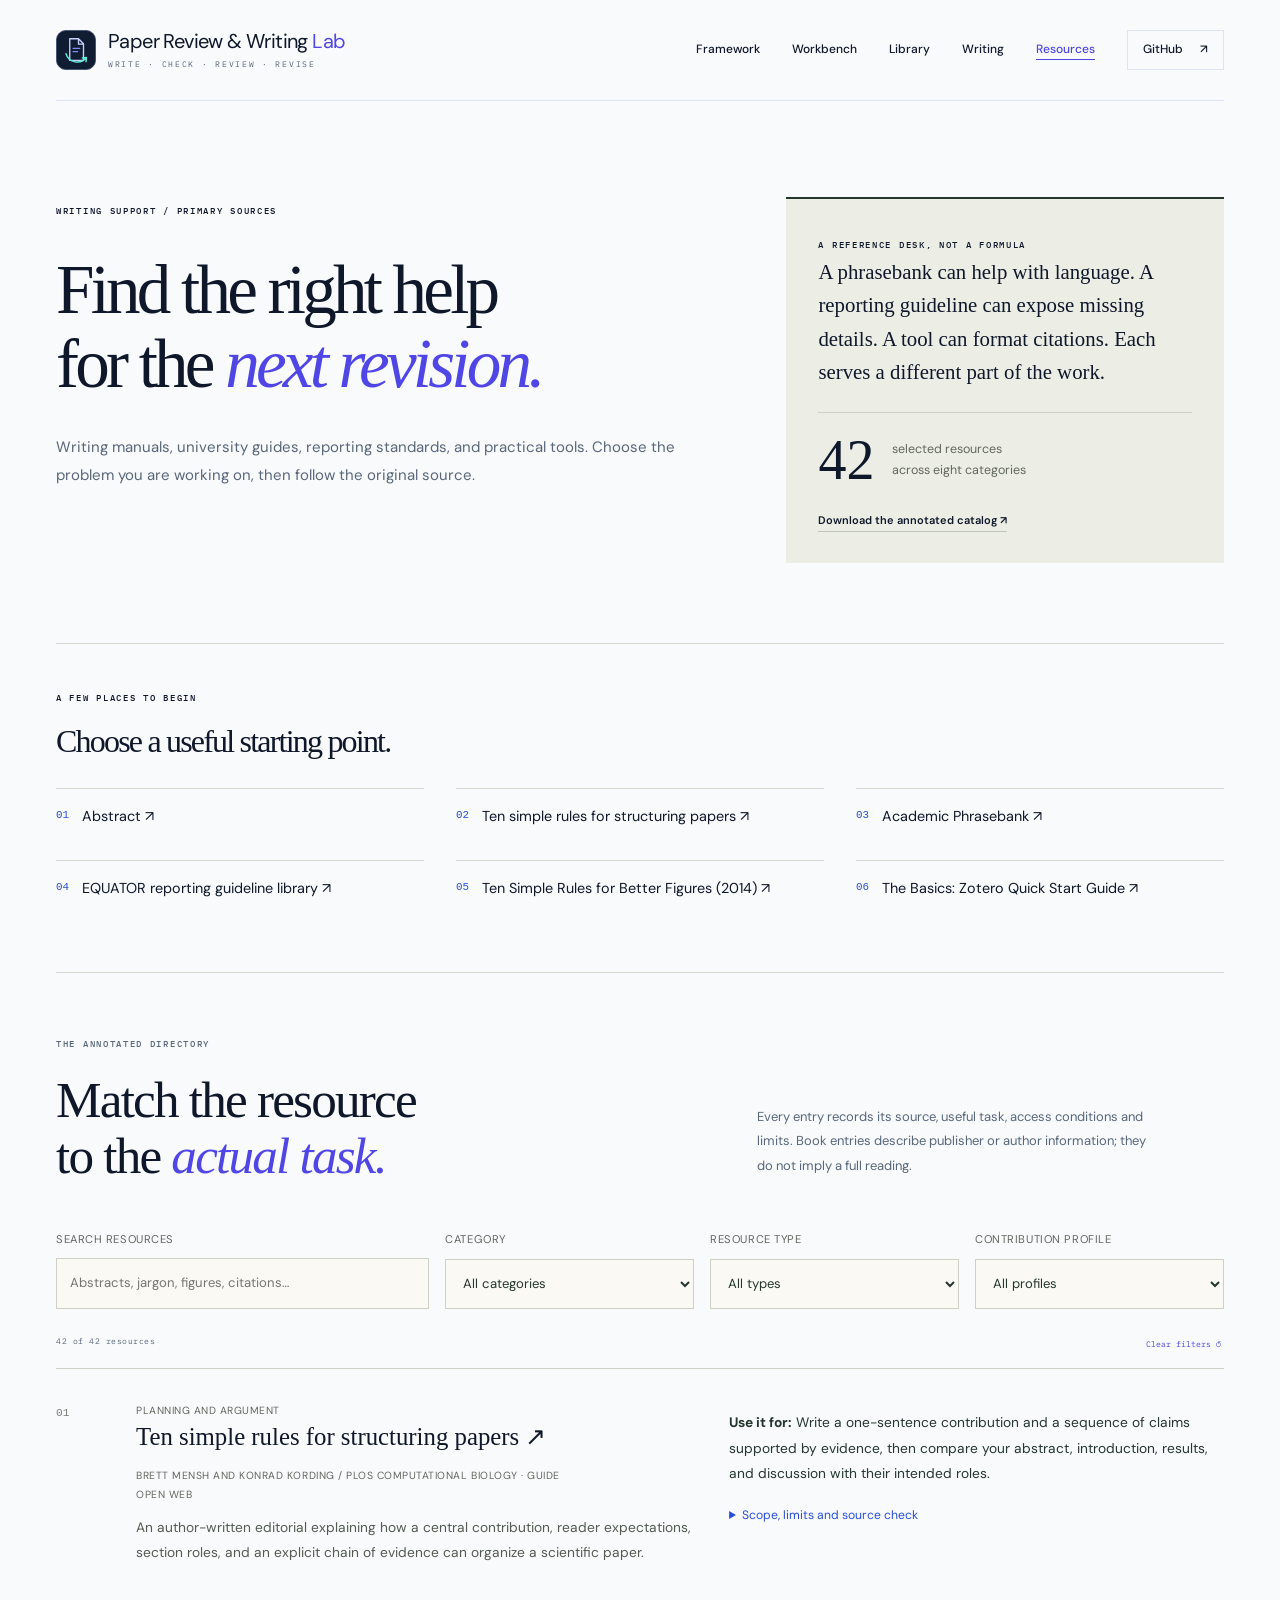
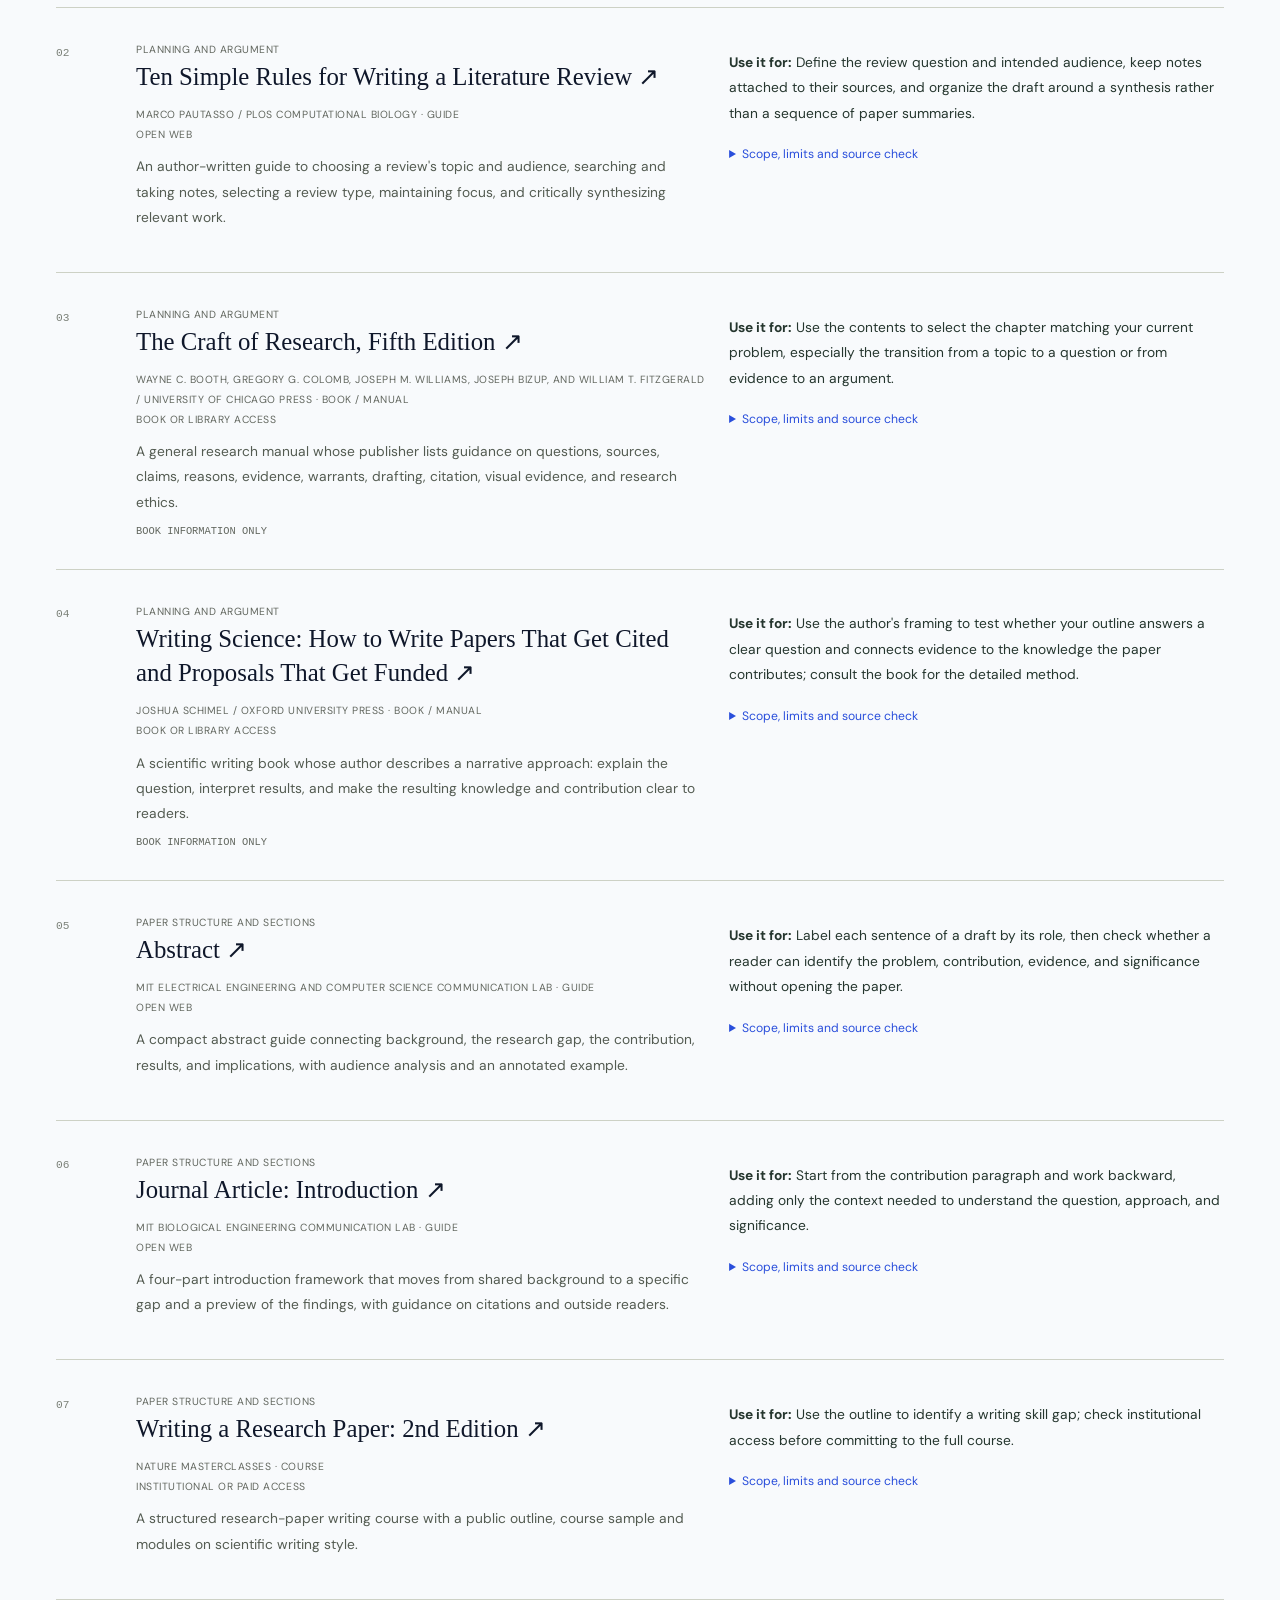
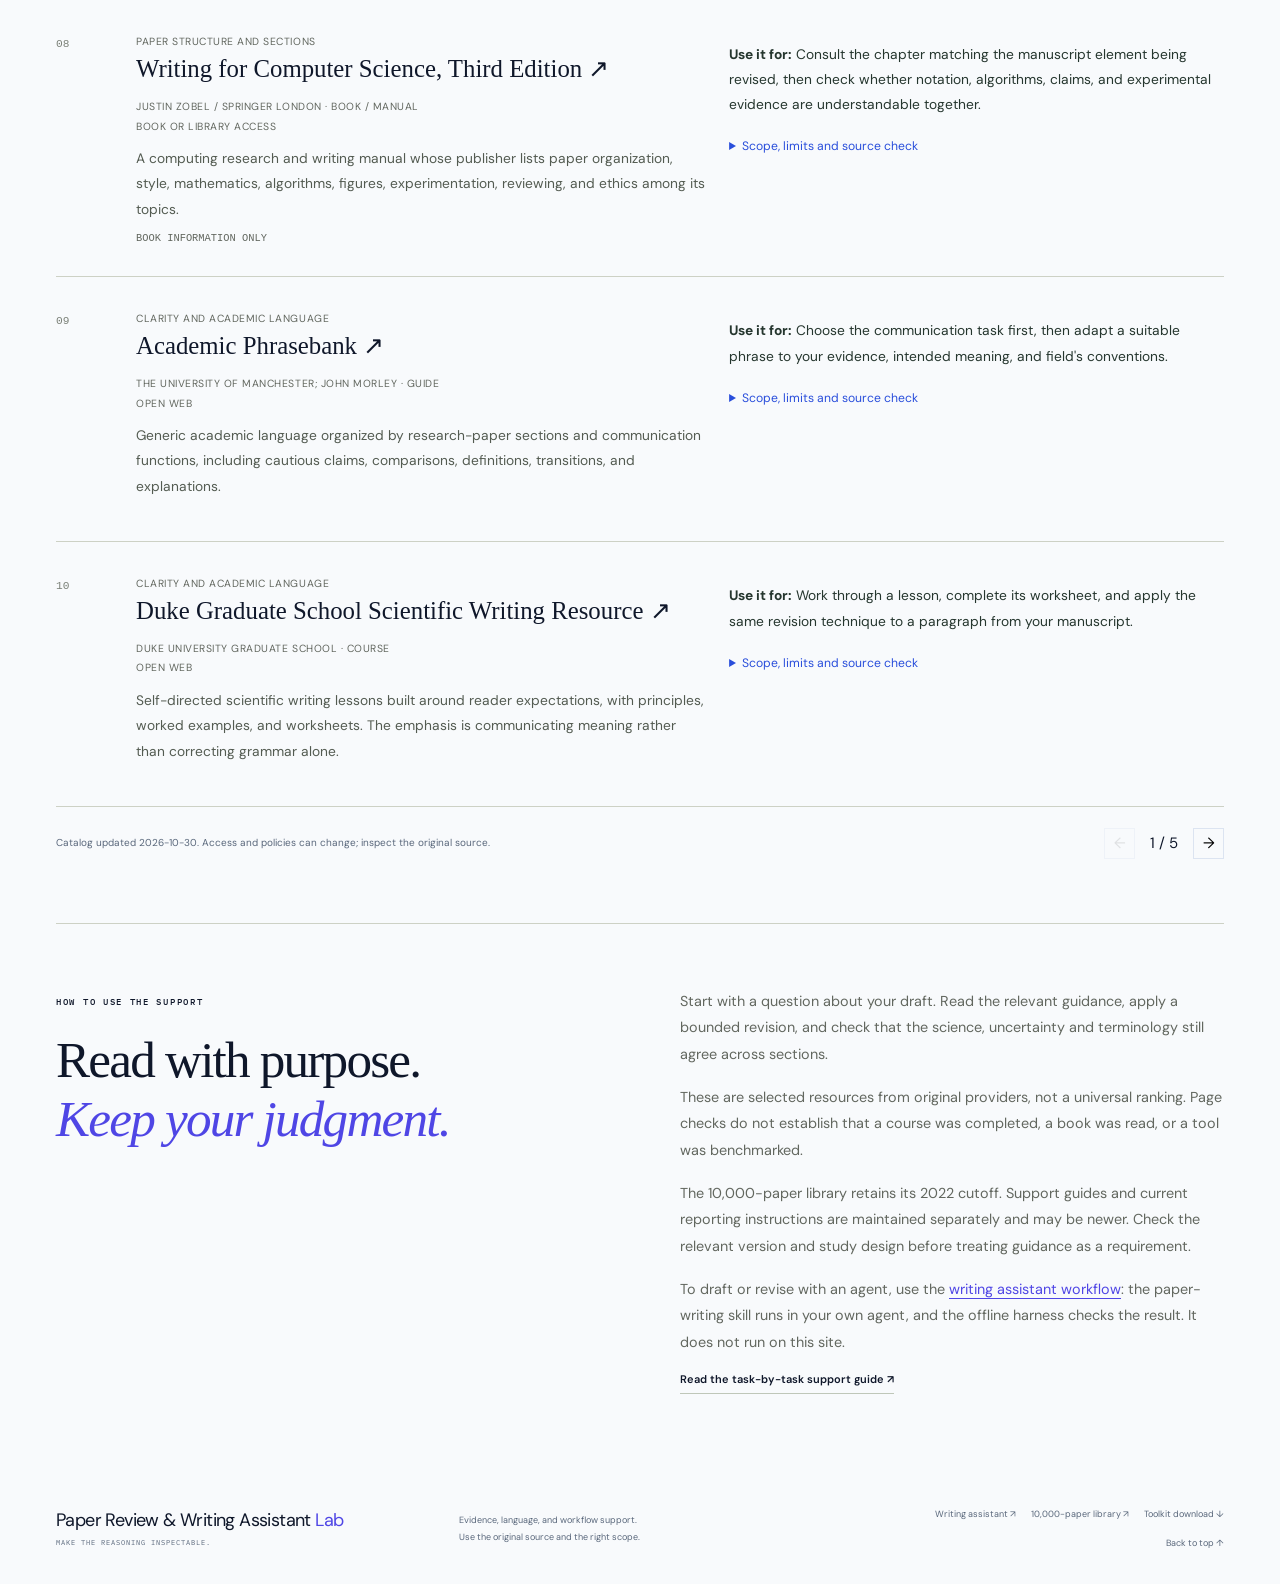
==== commit feacf33e: "Add iterative multi-agent writing and refresh project identity" ====
--- a/docs/resources.html
+++ b/docs/resources.html
@@ -3,7 +3,7 @@
 <head>
   <meta charset="utf-8">
   <meta name="viewport" content="width=device-width, initial-scale=1">
-  <meta name="theme-color" content="#f4f2eb">
+  <meta name="theme-color" content="#f8fafc">
   <meta name="description" content="Primary-source guides, writing manuals, reporting standards and tools for research papers. Find the right support for the next revision.">
   <title>Writing support — Paper Review &amp; Writing Lab</title>
   <link rel="icon" href="./favicon.svg" type="image/svg+xml">
@@ -14,7 +14,7 @@
 <body>
   <a class="skip" href="#main">Skip to content</a>
   <header class="site-header wrap">
-    <a class="brand" href="./index.html" aria-label="Paper Review &amp; Writing Lab home"><svg viewBox="0 0 32 32" aria-hidden="true"><path d="M5 3h15l7 7v19H5zM20 3v8h7M10 17h12M10 22h8"/></svg><span>Paper Review &amp; Writing&nbsp;<b>Lab</b><small>WRITE · CHECK · REVIEW · REVISE</small></span></a>
+    <a class="brand" href="./index.html" aria-label="Paper Review &amp; Writing Lab home"><img class="brand-mark" src="./favicon.svg" width="40" height="40" alt=""><span>Paper Review &amp; Writing&nbsp;<b>Lab</b><small>WRITE · CHECK · REVIEW · REVISE</small></span></a>
     <nav aria-label="Main navigation"><a href="./index.html#framework">Framework</a><a href="./index.html#workbench">Workbench</a><a href="./index.html#library">Library</a><a href="./writing.html">Writing</a><a href="./resources.html" aria-current="page">Resources</a><a class="nav-github" href="https://github.com/Optimizer077/paper-review-lab" target="_blank" rel="noopener">GitHub <span aria-hidden="true">↗</span></a></nav>
   </header>
   <main id="main">
--- a/docs/site.css
+++ b/docs/site.css
@@ -1,5 +1,5 @@
 @import url('https://fonts.googleapis.com/css2?family=DM+Sans:wght@400;500;600;700&family=IBM+Plex+Mono:wght@400;500&display=swap');
-:root{--paper:#f5f3ec;--white:#fffefa;--ink:#202b27;--muted:#69716a;--line:#d9dcd2;--cobalt:#294edb;--pale:#eaeee5;--blue-pale:#e9edff;--serif:Georgia,'Times New Roman',serif;--sans:'DM Sans',Arial,sans-serif;--mono:'IBM Plex Mono',Consolas,monospace}*{box-sizing:border-box}html{scroll-behavior:smooth;scroll-padding-top:32px}body{margin:0;background:var(--paper);color:var(--ink);font-family:var(--sans);font-size:15px;line-height:1.6}a{color:inherit;text-decoration:none}button,input,select,textarea{font:inherit}button,a,input,select,textarea{touch-action:manipulation}button{cursor:pointer}button:disabled{cursor:default;opacity:.35}button:focus-visible,a:focus-visible,input:focus-visible,select:focus-visible,textarea:focus-visible,summary:focus-visible{outline:3px solid var(--cobalt);outline-offset:4px}::selection{background:#d9e1ff}.wrap{width:min(1280px,calc(100% - 112px));margin-inline:auto}.site-header{display:flex;align-items:center;justify-content:space-between;padding-block:30px;border-bottom:1px solid var(--line);gap:24px}.brand{display:flex;align-items:center;gap:12px;font-size:20px;line-height:1.15;letter-spacing:-.6px}.brand svg{width:32px;height:38px;stroke:var(--ink);stroke-width:1.5;fill:none}.brand b{font-weight:400;color:var(--cobalt)}.brand small{font-family:var(--mono);font-size:8px;display:block;letter-spacing:1.7px;margin-top:7px;color:var(--muted)}nav{display:flex;gap:32px;align-items:center;font-size:12px;font-weight:500}nav a:hover,.text-link:hover{color:var(--cobalt)}.nav-github{border:1px solid var(--line);padding:9px 15px}.nav-github span{margin-left:14px}.skip{position:absolute;top:-100px;left:16px;background:var(--ink);color:white;padding:10px 20px;z-index:9}.skip:focus{top:10px}.hero{display:grid;grid-template-columns:1.1fr 1fr;gap:60px;align-items:center;padding-block:78px 76px}.eyebrow{font-family:var(--mono);font-size:9px;letter-spacing:1.7px;font-weight:500;line-height:1.6}.hero .eyebrow{display:flex;align-items:center;gap:8px;color:var(--muted)}.status-dot{width:6px;height:6px;background:var(--cobalt);border-radius:50%;display:inline-block}.edition{margin-left:auto}h1,h2,h3,h4,p{margin:0}h1,h2{font-family:var(--serif);font-weight:400;line-height:1.03;letter-spacing:-3px}h1{font-size:clamp(58px,5.7vw,83px);margin-top:28px}h1 em,h2 em{font-weight:400;color:var(--cobalt)}.hero-intro{font-size:15px;line-height:1.8;color:#5b655e;max-width:440px;margin-top:27px}.hero-actions{display:flex;align-items:center;gap:25px;margin-top:32px;flex-wrap:wrap}.button{display:inline-flex;align-items:center;justify-content:center;gap:20px;padding:13px 19px;border:1px solid transparent;font-size:11px;font-weight:600;line-height:1.5;min-height:43px;transition:background .15s,transform .15s}.button:hover{transform:translateY(-1px)}.primary{background:var(--cobalt);color:white}.primary:hover{background:#1f3fae}.secondary{background:transparent;border-color:#cdd2c6;color:var(--ink)}.secondary:hover{background:var(--pale)}.text-link{font-size:11px;font-weight:600;border-bottom:1px solid #bfc7b9;padding-bottom:4px}.text-link span{margin-left:15px}.hero-note{font-family:var(--mono);font-size:9px;color:var(--muted);margin-top:23px;letter-spacing:.3px}.hero-figure{margin:0;background:#edf0e7;border:1px solid #d1d8c9;box-shadow:8px 8px 0 #e9e9df;transform:rotate(-1deg);padding:20px 22px 12px;position:relative}.figure-top{display:flex;justify-content:space-between;font-family:var(--mono);font-size:8px;letter-spacing:1px;border-bottom:1px solid #cbd1c4;padding-bottom:14px}.figure-live{color:var(--muted)}.stress-chart{width:100%;height:auto;display:block;margin-top:15px}.axis-label{font-family:var(--mono);font-size:10px;fill:#74806f}.chart-label{font-family:var(--sans);font-size:12px;fill:var(--ink)}.weak-label{font-family:var(--mono);font-size:9px;fill:var(--cobalt)}.annotation{font-family:var(--serif);font-size:15px;font-style:italic;fill:var(--ink)}.figure-scores{display:flex;align-items:center;gap:22px;padding:0 5px 15px}.figure-scores>div>span{display:block;font-family:var(--mono);font-size:8px;letter-spacing:1px}.figure-scores strong{display:block;font-family:var(--serif);font-size:50px;font-weight:400;line-height:1.25}.figure-scores strong span{font-family:var(--mono);font-size:10px;margin-left:4px}.score-arrow{font-size:25px;color:#9ca494}.capped-score{color:var(--cobalt)}.figure-stamp{font-family:var(--mono);font-size:10px;line-height:1.4;margin-left:auto;border-left:1px solid #c1c9b9;padding-left:16px}.figure-stamp span{font-size:6px;display:block;margin-top:4px}.hero-figure figcaption{font-family:var(--mono);font-size:7px;color:var(--muted);border-top:1px solid #cbd1c4;padding-top:10px}.facts-strip{border-top:1px solid var(--line);border-bottom:1px solid var(--line)}.facts{display:grid;grid-template-columns:repeat(4,1fr)}.facts>div{display:flex;align-items:center;justify-content:center;gap:18px;padding-block:23px;border-left:1px solid var(--line)}.facts>div:last-child{border-right:1px solid var(--line)}.facts strong{font-family:var(--serif);font-size:40px;font-weight:400;line-height:1.2}.facts span{font-size:10px;color:var(--muted);max-width:100px;line-height:1.4}.section{padding-block:88px;scroll-margin-top:0}.section-heading{display:grid;grid-template-columns:1.35fr 1fr;align-items:end;gap:70px;margin-bottom:44px}.section-heading .eyebrow{display:block;color:var(--muted);margin-bottom:21px}h2{font-size:clamp(38px,4vw,52px);letter-spacing:-1.8px;line-height:1.08}.section-heading>p{max-width:390px;color:var(--muted);font-size:13px;line-height:1.9;padding-bottom:4px}.framework-body{display:grid;grid-template-columns:1.35fr 1fr;gap:80px}.principles article{display:flex;gap:23px;padding:25px 0;border-top:1px solid var(--line)}.principles article:last-child{border-bottom:1px solid var(--line)}.step{font-family:var(--mono);color:var(--cobalt);font-size:10px;padding-top:3px}.principles h3{font-size:17px;letter-spacing:-.3px;font-weight:500;margin-bottom:9px}.principles p{font-size:12px;color:var(--muted);line-height:1.9;max-width:450px}.profiles{border-top:2px solid var(--ink);padding:23px 25px 22px;background:var(--pale)}.profiles .eyebrow{color:var(--muted)}.profiles h3{font-family:var(--serif);font-size:28px;line-height:1.15;font-weight:400;margin:12px 0 20px;letter-spacing:-.5px}.profile-line{display:flex;gap:16px;border-top:1px solid #d5dbcd;padding:11px 0}.profile-line>span{font-family:var(--mono);font-size:9px;color:var(--muted);padding-top:3px}.profile-line strong{font-size:11px;font-weight:600}.profile-line p{font-size:10px;color:var(--muted);margin-top:2px}.profiles>a{display:inline-block;margin-top:16px}.rubric-section{background:#eeeee5;border-block:1px solid var(--line)}.rubric-browser{display:grid;grid-template-columns:235px 1fr;border-top:1px solid #c6ccbf;border-bottom:1px solid #c6ccbf;margin-bottom:18px;min-height:345px}.domain-tabs{border-right:1px solid #c6ccbf;display:flex;flex-direction:column}.domain-tab{display:flex;align-items:center;text-align:left;gap:11px;padding:19px 17px;border:0;border-bottom:1px solid #d6dbd0;color:var(--muted);background:transparent;font-size:11px;position:relative}.domain-tab.active{background:var(--ink);color:white}.domain-tab.active:after{content:'↗';margin-left:auto}.domain-tab>span{font-family:var(--mono);font-size:8px;opacity:.6}.rubric-criteria{padding:0 28px}.rubric-row{display:grid;grid-template-columns:1fr 40px;gap:15px;padding:19px 0;border-bottom:1px solid #d1d6cb}.rubric-row:last-child{border:0}.rubric-row h3{font-size:12px;font-weight:600}.core-tag{font-family:var(--mono);font-size:7px;color:var(--cobalt);border:1px solid #b6c3f3;padding:2px 5px;margin-left:7px;vertical-align:middle;white-space:nowrap}.rubric-row p{font-size:11px;color:var(--muted);max-width:660px;line-height:1.7;margin-top:6px}.rubric-row button{border:1px solid #cbd2c4;background:transparent;width:30px;height:30px;align-self:center;color:var(--cobalt);font-size:16px}.rubric-row button:hover{background:var(--blue-pale)}.small{font-size:10px;line-height:1.8}.muted{color:var(--muted)}.rules-layout{display:grid;grid-template-columns:1fr 1fr;gap:70px}.formula{background:#ecefe6;padding:27px 30px;border-left:2px solid var(--cobalt)}.formula>.eyebrow{color:var(--cobalt);font-size:8px}.formula-text{font-family:var(--serif);font-size:34px;line-height:1.35;margin:21px 0 15px;letter-spacing:-.5px}.formula-text span{color:var(--cobalt)}.formula-indent{padding-left:58px;color:var(--ink)!important}.formula p{font-size:11px;color:var(--muted);line-height:1.8;max-width:350px;margin-bottom:16px}.rules-table{width:100%;border-collapse:collapse;font-size:11px;align-self:start}.rules-table th{text-align:left;text-transform:uppercase;font-family:var(--mono);font-size:8px;font-weight:500;letter-spacing:1px;color:var(--muted);padding:8px 0 15px;border-bottom:1px solid #acb6a4}.rules-table td{padding:14px 0;border-bottom:1px solid var(--line)}.rules-table td:last-child,.rules-table th:last-child{text-align:right}.rules-table td:last-child{font-family:var(--mono);color:var(--cobalt);font-size:13px}.interpretation{display:flex;gap:18px;align-items:center;margin-top:33px;padding-top:24px;border-top:1px solid var(--line);max-width:850px}.interpretation>span{font-size:27px;color:var(--cobalt)}.interpretation p{font-size:11px;color:var(--muted);line-height:1.9}.interpretation strong{font-weight:600;color:var(--ink)}.workbench-section{background:#e9ece3;border-block:1px solid #d2d8c8}.workbench-toolbar{display:flex;align-items:end;gap:15px;padding:20px 0;border-block:1px solid #c4cdbc;flex-wrap:wrap}.field{display:flex;flex-direction:column;gap:6px}.field label,.assessment-meta label,.blocker-form label{font-family:var(--mono);font-size:8px;letter-spacing:.3px;color:#596653}.field select{min-width:190px}.field select,select,input,textarea{background:var(--white);border:1px solid #c7cfc0;border-radius:0;color:var(--ink);padding:10px 11px;font-size:11px;max-width:100%}select{cursor:pointer}.toolbar-buttons{display:flex;gap:8px;align-items:center;margin-left:auto;flex-wrap:wrap}.toolbar-buttons .button{padding:10px 13px;font-size:10px;min-height:39px}.import-label{position:relative;cursor:pointer}.import-label input{position:absolute;inset:0;opacity:0;width:100%;cursor:pointer}.assessment-meta{display:flex;gap:15px;align-items:end;padding-top:19px;flex-wrap:wrap}.assessment-meta label{display:flex;flex-direction:column;gap:5px}.assessment-meta input{width:180px;max-width:180px;background:transparent;border-width:0 0 1px 0;padding:5px 0}.demo-label{font-family:var(--mono);font-size:8px;letter-spacing:.7px;color:var(--cobalt);margin-left:auto;padding:5px 9px;border:1px dashed #90a3e9}.workbench-message{font-size:10px;color:var(--muted);padding:16px 0;min-height:48px}.workbench-message.bad{color:#a3382c}.workbench-grid{display:grid;grid-template-columns:225px minmax(0,1fr) 245px;border:1px solid #bec9b5;background:var(--white);align-items:start}.criterion-sidebar{background:#eff1e9;border-right:1px solid #d3dacc;align-self:stretch}.sidebar-heading{display:flex;justify-content:space-between;gap:5px;padding:17px 14px;border-bottom:1px solid #d3dacc;font-family:var(--mono);font-size:8px;letter-spacing:1px}.sidebar-heading button{border:0;background:transparent;font-size:8px;font-family:var(--mono);color:var(--muted);padding:0}.criterion-nav-domain{padding:15px 14px 6px;font-family:var(--mono);font-size:7px;letter-spacing:.7px;text-transform:uppercase;color:var(--muted)}.criterion-button{display:flex;width:100%;align-items:center;gap:9px;text-align:left;border:0;background:transparent;padding:8px 13px;color:#64705d;font-size:9px;line-height:1.5}.criterion-button:hover{background:#e3e9d9}.criterion-button.selected{background:var(--cobalt);color:white}.criterion-state{font-family:var(--mono);font-size:8px;width:19px;height:19px;border:1px solid #c4cdbb;display:flex;align-items:center;justify-content:center;flex-shrink:0}.selected .criterion-state{border-color:#7690ed}.criterion-button.done .criterion-state{background:var(--ink);color:white;border-color:var(--ink)}.criterion-editor{padding:25px 25px 30px;min-width:0;border-right:1px solid #d3dacc;min-height:750px}.editor-eyebrow{display:flex;gap:8px;align-items:center;flex-wrap:wrap;font-family:var(--mono);font-size:8px;color:var(--muted)}.editor-title{font-family:var(--serif);font-size:28px;font-weight:400;line-height:1.15;letter-spacing:-.6px;margin:12px 0}.editor-description{font-size:11px;color:var(--muted);line-height:1.8}.inspection-checks{margin:17px 0;border-block:1px solid var(--line);padding:12px 0}.inspection-checks summary{font-size:10px;cursor:pointer;color:var(--cobalt)}.inspection-checks ul{padding-left:15px;font-size:10px;color:var(--muted);line-height:1.8;margin:9px 0 0}.profile-guidance{font-size:10px;padding:13px;background:#f0f2ea;color:#64705d;line-height:1.8;margin:14px 0}.editor-form label,.editor-form legend{font-size:10px;font-weight:500;margin-bottom:5px}.editor-form .full-label{display:block;margin-top:14px}.editor-form select,.editor-form textarea,.editor-form input{width:100%;font-size:10px}.editor-form textarea{resize:vertical;min-height:62px;line-height:1.7}.editor-form fieldset{padding:0;border:0;margin:17px 0}.rating-options{display:grid;grid-template-columns:repeat(5,1fr);gap:5px}.rating-option{position:relative;cursor:pointer;text-align:center;margin:0!important}.rating-option input{position:absolute;opacity:0}.rating-option span{display:block;font-family:var(--mono);font-size:16px;padding:8px 0;border:1px solid var(--line);background:var(--white)}.rating-option input:checked+span{border-color:var(--cobalt);background:var(--cobalt);color:white}.rating-option input:focus-visible+span{outline:2px solid var(--cobalt);outline-offset:3px}.anchor-text{font-size:10px;line-height:1.8;color:var(--muted);padding:10px 0 0;min-height:55px}.evidence-heading{display:flex;justify-content:space-between;align-items:center;margin-top:16px;margin-bottom:8px}.evidence-heading b{font-size:10px;font-weight:500}.tiny-button{font-size:8px;background:none;border:0;color:var(--cobalt);padding:3px}.evidence-record{border-left:2px solid #d8dfcf;padding:0 0 0 10px;margin:12px 0;position:relative}.evidence-record>label{display:block;font-size:8px;font-family:var(--mono);color:var(--muted);margin-top:8px}.evidence-record>button{position:absolute;right:0;top:-5px}.editor-form .action-row{display:flex;justify-content:space-between;align-items:center;gap:10px;border-top:1px solid var(--line);padding-top:17px;margin-top:20px}.action-row .button{font-size:10px;padding:10px 15px}.editor-nav-note{font-size:8px;color:var(--muted)}.score-panel{padding:24px 18px;position:sticky;top:20px}.score-panel>.eyebrow{font-size:7px;letter-spacing:1px}.effective-number{display:flex;align-items:baseline;gap:7px;margin-top:11px}.effective-number strong{font-family:var(--serif);font-size:66px;line-height:1.2;font-weight:400;color:var(--cobalt)}.effective-number>span{font-family:var(--mono);font-size:12px;color:var(--muted)}.readiness{display:inline-block;background:#edf0e7;color:#65745b;font-family:var(--mono);font-size:7px;padding:4px 7px;letter-spacing:.5px;margin:7px 0 20px}.readiness.blocked,.readiness.needs_revision_or_evidence{background:#f4e5d9;color:#9a542f}.readiness.reviewed{background:#dfebdb;color:#3d6a32}.score-detail{display:flex;justify-content:space-between;gap:10px;font-size:9px;line-height:1.7;margin-top:7px}.score-detail>span{color:var(--muted)}.score-detail b{font-family:var(--mono);font-size:9px;font-weight:400}.coverage-track{height:3px;background:#e2e7da;margin:10px 0 13px}.coverage-track span{display:block;width:0;background:var(--cobalt);height:100%;transition:width .2s}.domain-score-list{border-top:1px solid var(--line);padding-top:12px;margin-top:17px}.domain-score-row{display:flex;align-items:center;justify-content:space-between;gap:8px;font-size:8px;margin:9px 0;color:var(--muted)}.domain-score-row b{font-family:var(--mono);font-weight:400;color:var(--ink)}.domain-mini{display:flex;gap:3px;align-items:center;margin-left:auto}.domain-mini i{width:5px;height:9px;background:#e2e7da;display:block}.domain-mini i.filled{background:var(--cobalt)}.cap-diagnostics{border-top:1px solid var(--line);margin-top:18px;padding-top:15px}.cap-diagnostics h4{font-size:10px;font-weight:500;margin-bottom:8px}.cap-diagnostics p{font-size:9px;color:var(--muted);line-height:1.8}.cap-item{font-size:9px;line-height:1.7;border-left:2px solid #c7a477;padding-left:8px;margin:10px 0}.cap-item strong{color:var(--cobalt);font-weight:500}.cap-item small{display:block;font-size:8px;color:var(--muted)}.score-footnote{font-size:8px;color:var(--muted);line-height:1.8;margin-top:19px}.blockers-details{padding:18px 20px;border:1px solid #bec9b5;border-top:0;background:#f1f2eb}.blockers-details summary{cursor:pointer;font-size:11px;font-weight:500}.blockers-details summary span{font-family:var(--mono);font-size:8px;font-weight:400;color:var(--muted);margin-left:10px}.blockers-details>p{margin-top:14px}.blocker-form{display:grid;grid-template-columns:1fr 1.6fr;gap:12px;margin-top:16px}.blocker-form label{display:flex;flex-direction:column;gap:5px}.blocker-form .button{justify-self:start;font-size:10px;grid-column:1/-1}.blocker-entry{display:flex;align-items:center;gap:12px;padding:13px 0;border-bottom:1px solid var(--line);font-size:10px}.blocker-entry p{flex:1}.blocker-entry span{font-family:var(--mono);font-size:8px;color:#98612f}.blocker-entry button{font-size:9px;border:1px solid var(--line);background:transparent;padding:5px 8px}.privacy-note{font-family:var(--mono);font-size:8px;color:var(--muted);line-height:1.9;margin-top:16px;max-width:850px}.notice{font-size:12px;padding:15px;border:1px solid #b5bfa9;background:var(--white);margin-bottom:15px}.notice.error{border-color:#bb765e;color:#943e23}.library-controls{display:flex;gap:12px;margin-bottom:24px}.search-field{display:flex;align-items:center;flex:1;border:1px solid #c6cfc0;background:var(--white);padding-left:14px}.search-field svg{width:15px;height:15px;stroke:#7c8974;stroke-width:1.5;fill:none}.search-field input{width:100%;border:0;background:transparent;outline-offset:0;padding:12px}.library-controls select{min-width:145px;height:44px}.library-topline{display:flex;justify-content:space-between;gap:20px;font-family:var(--mono);font-size:8px;letter-spacing:.5px;color:var(--muted);padding-bottom:14px}.library-topline>span:last-child{font-size:7px}.source-table{width:100%;border-collapse:collapse;table-layout:fixed}.source-table th{font-family:var(--mono);font-size:8px;letter-spacing:1px;font-weight:400;text-align:left;color:var(--muted);padding:13px 10px;border-top:1px solid #aeb9a4;border-bottom:1px solid var(--line)}.source-table th:first-child{width:50px}.source-table th:nth-child(3){width:110px}.source-table th:nth-child(4){width:65px}.source-table th:nth-child(5){width:40px}.source-table td{padding:16px 10px;border-bottom:1px solid var(--line);font-size:10px;vertical-align:top}.source-table tr:hover{background:#eeefe5}.source-table td:first-child{font-family:var(--mono);font-size:8px;color:#8a9580;padding-top:19px}.paper-title{font-size:12px;font-weight:500;display:inline-block;line-height:1.5}.paper-title:hover{color:var(--cobalt)}.paper-authors{font-size:9px;color:var(--muted);line-height:1.7;margin-top:4px}.venue-pill{font-family:var(--mono);font-size:8px;display:inline-block;padding:3px 5px;border:1px solid #cbd2c4;line-height:1.5}.source-table td:nth-child(4){font-family:var(--mono);font-size:9px;padding-top:19px;color:var(--muted)}.source-table td:last-child a{color:var(--cobalt);font-size:17px}.source-empty{padding:30px!important;color:var(--muted);text-align:center}.library-pagination{display:flex;justify-content:space-between;gap:35px;align-items:center;margin-top:21px}.library-pagination p{max-width:650px}.library-pagination>div{display:flex;align-items:center;gap:15px;white-space:nowrap}.page-button{border:1px solid var(--line);width:31px;height:31px;background:transparent;font-size:15px}.page-button:hover:enabled{background:var(--pale)}#page-status{font-family:var(--mono);font-size:9px;color:var(--muted)}.get-started{background:var(--ink);color:var(--paper);padding-block:70px}.download-layout{display:grid;grid-template-columns:1fr 1.1fr;gap:75px;align-items:center}.download-layout .eyebrow{color:#aebaa4}.download-layout h2{margin-top:23px;font-size:48px}.download-layout h2 em{color:#aabafe}.download-layout p{font-size:12px;color:#b3bdae;line-height:1.9;max-width:390px;margin-top:24px}.download-actions{display:flex;gap:23px;align-items:center;flex-wrap:wrap;margin-top:28px}.light{background:var(--paper);color:var(--ink)}.light:hover{background:white}.download-actions .text-link{color:#d0d9c8;font-size:10px;border-color:#67745e}.terminal{border:1px solid #52604b;background:#17221c;min-width:0}.terminal-head{padding:13px 17px;display:flex;align-items:center;justify-content:space-between;border-bottom:1px solid #384733;font-family:var(--mono);font-size:8px;letter-spacing:.7px;color:#93a387}.terminal-head>span:last-child{font-size:5px;letter-spacing:4px}.terminal pre{margin:0;padding:26px 20px;overflow-x:auto;font-size:10px;line-height:2.1;color:#d1ddc5;tab-size:2}.terminal code{font-family:var(--mono)}.code-comment{color:#7f9172}.terminal-bottom{display:flex;justify-content:space-between;gap:15px;border-top:1px solid #384733;padding:14px 17px;font-size:9px;color:#b3c5a5}.terminal-bottom a:hover{color:white}.site-footer{display:grid;grid-template-columns:1fr 1.2fr .8fr;align-items:center;gap:40px;padding-block:33px}.footer-brand{display:block;font-size:18px;line-height:1.2}.footer-brand small{font-size:7px;letter-spacing:1px}.site-footer p{font-size:9px;color:var(--muted);line-height:1.9}.site-footer>div{display:flex;gap:15px;flex-wrap:wrap;justify-content:flex-end;font-size:9px;color:var(--muted)}.sr-only{position:absolute;width:1px;height:1px;padding:0;margin:-1px;overflow:hidden;clip:rect(0,0,0,0);white-space:nowrap;border:0}[hidden]{display:none!important}
+:root{--paper:#f8fafc;--white:#ffffff;--ink:#0f172a;--muted:#59677b;--line:#dce4f1;--cobalt:#4f46e5;--pale:#eef2f8;--blue-pale:#eef2ff;--serif:Georgia,'Times New Roman',serif;--sans:'DM Sans',Arial,sans-serif;--mono:'IBM Plex Mono',Consolas,monospace}*{box-sizing:border-box}html{scroll-behavior:smooth;scroll-padding-top:32px}body{margin:0;background:var(--paper);color:var(--ink);font-family:var(--sans);font-size:15px;line-height:1.6}a{color:inherit;text-decoration:none}button,input,select,textarea{font:inherit}button,a,input,select,textarea{touch-action:manipulation}button{cursor:pointer}button:disabled{cursor:default;opacity:.35}button:focus-visible,a:focus-visible,input:focus-visible,select:focus-visible,textarea:focus-visible,summary:focus-visible{outline:3px solid var(--cobalt);outline-offset:4px}::selection{background:#d9e1ff}.wrap{width:min(1280px,calc(100% - 112px));margin-inline:auto}.site-header{display:flex;align-items:center;justify-content:space-between;padding-block:30px;border-bottom:1px solid var(--line);gap:24px}.brand{display:flex;align-items:center;gap:12px;font-size:20px;line-height:1.15;letter-spacing:-.6px}.brand svg{width:32px;height:38px;stroke:var(--ink);stroke-width:1.5;fill:none}.brand b{font-weight:400;color:var(--cobalt)}.brand small{font-family:var(--mono);font-size:8px;display:block;letter-spacing:1.7px;margin-top:7px;color:var(--muted)}nav{display:flex;gap:32px;align-items:center;font-size:12px;font-weight:500}nav a:hover,.text-link:hover{color:var(--cobalt)}.nav-github{border:1px solid var(--line);padding:9px 15px}.nav-github span{margin-left:14px}.skip{position:absolute;top:-100px;left:16px;background:var(--ink);color:white;padding:10px 20px;z-index:9}.skip:focus{top:10px}.hero{display:grid;grid-template-columns:1.1fr 1fr;gap:60px;align-items:center;padding-block:78px 76px}.eyebrow{font-family:var(--mono);font-size:9px;letter-spacing:1.7px;font-weight:500;line-height:1.6}.hero .eyebrow{display:flex;align-items:center;gap:8px;color:var(--muted)}.status-dot{width:6px;height:6px;background:var(--cobalt);border-radius:50%;display:inline-block}.edition{margin-left:auto}h1,h2,h3,h4,p{margin:0}h1,h2{font-family:var(--serif);font-weight:400;line-height:1.03;letter-spacing:-3px}h1{font-size:clamp(58px,5.7vw,83px);margin-top:28px}h1 em,h2 em{font-weight:400;color:var(--cobalt)}.hero-intro{font-size:15px;line-height:1.8;color:#5b655e;max-width:440px;margin-top:27px}.hero-actions{display:flex;align-items:center;gap:25px;margin-top:32px;flex-wrap:wrap}.button{display:inline-flex;align-items:center;justify-content:center;gap:20px;padding:13px 19px;border:1px solid transparent;font-size:11px;font-weight:600;line-height:1.5;min-height:43px;transition:background .15s,transform .15s}.button:hover{transform:translateY(-1px)}.primary{background:var(--cobalt);color:white}.primary:hover{background:#1f3fae}.secondary{background:transparent;border-color:#cdd2c6;color:var(--ink)}.secondary:hover{background:var(--pale)}.text-link{font-size:11px;font-weight:600;border-bottom:1px solid #bfc7b9;padding-bottom:4px}.text-link span{margin-left:15px}.hero-note{font-family:var(--mono);font-size:9px;color:var(--muted);margin-top:23px;letter-spacing:.3px}.hero-figure{margin:0;background:#edf0e7;border:1px solid #d1d8c9;box-shadow:8px 8px 0 #e9e9df;transform:rotate(-1deg);padding:20px 22px 12px;position:relative}.figure-top{display:flex;justify-content:space-between;font-family:var(--mono);font-size:8px;letter-spacing:1px;border-bottom:1px solid #cbd1c4;padding-bottom:14px}.figure-live{color:var(--muted)}.stress-chart{width:100%;height:auto;display:block;margin-top:15px}.axis-label{font-family:var(--mono);font-size:10px;fill:#74806f}.chart-label{font-family:var(--sans);font-size:12px;fill:var(--ink)}.weak-label{font-family:var(--mono);font-size:9px;fill:var(--cobalt)}.annotation{font-family:var(--serif);font-size:15px;font-style:italic;fill:var(--ink)}.figure-scores{display:flex;align-items:center;gap:22px;padding:0 5px 15px}.figure-scores>div>span{display:block;font-family:var(--mono);font-size:8px;letter-spacing:1px}.figure-scores strong{display:block;font-family:var(--serif);font-size:50px;font-weight:400;line-height:1.25}.figure-scores strong span{font-family:var(--mono);font-size:10px;margin-left:4px}.score-arrow{font-size:25px;color:#9ca494}.capped-score{color:var(--cobalt)}.figure-stamp{font-family:var(--mono);font-size:10px;line-height:1.4;margin-left:auto;border-left:1px solid #c1c9b9;padding-left:16px}.figure-stamp span{font-size:6px;display:block;margin-top:4px}.hero-figure figcaption{font-family:var(--mono);font-size:7px;color:var(--muted);border-top:1px solid #cbd1c4;padding-top:10px}.facts-strip{border-top:1px solid var(--line);border-bottom:1px solid var(--line)}.facts{display:grid;grid-template-columns:repeat(4,1fr)}.facts>div{display:flex;align-items:center;justify-content:center;gap:18px;padding-block:23px;border-left:1px solid var(--line)}.facts>div:last-child{border-right:1px solid var(--line)}.facts strong{font-family:var(--serif);font-size:40px;font-weight:400;line-height:1.2}.facts span{font-size:10px;color:var(--muted);max-width:100px;line-height:1.4}.section{padding-block:88px;scroll-margin-top:0}.section-heading{display:grid;grid-template-columns:1.35fr 1fr;align-items:end;gap:70px;margin-bottom:44px}.section-heading .eyebrow{display:block;color:var(--muted);margin-bottom:21px}h2{font-size:clamp(38px,4vw,52px);letter-spacing:-1.8px;line-height:1.08}.section-heading>p{max-width:390px;color:var(--muted);font-size:13px;line-height:1.9;padding-bottom:4px}.framework-body{display:grid;grid-template-columns:1.35fr 1fr;gap:80px}.principles article{display:flex;gap:23px;padding:25px 0;border-top:1px solid var(--line)}.principles article:last-child{border-bottom:1px solid var(--line)}.step{font-family:var(--mono);color:var(--cobalt);font-size:10px;padding-top:3px}.principles h3{font-size:17px;letter-spacing:-.3px;font-weight:500;margin-bottom:9px}.principles p{font-size:12px;color:var(--muted);line-height:1.9;max-width:450px}.profiles{border-top:2px solid var(--ink);padding:23px 25px 22px;background:var(--pale)}.profiles .eyebrow{color:var(--muted)}.profiles h3{font-family:var(--serif);font-size:28px;line-height:1.15;font-weight:400;margin:12px 0 20px;letter-spacing:-.5px}.profile-line{display:flex;gap:16px;border-top:1px solid #d5dbcd;padding:11px 0}.profile-line>span{font-family:var(--mono);font-size:9px;color:var(--muted);padding-top:3px}.profile-line strong{font-size:11px;font-weight:600}.profile-line p{font-size:10px;color:var(--muted);margin-top:2px}.profiles>a{display:inline-block;margin-top:16px}.rubric-section{background:#eeeee5;border-block:1px solid var(--line)}.rubric-browser{display:grid;grid-template-columns:235px 1fr;border-top:1px solid #c6ccbf;border-bottom:1px solid #c6ccbf;margin-bottom:18px;min-height:345px}.domain-tabs{border-right:1px solid #c6ccbf;display:flex;flex-direction:column}.domain-tab{display:flex;align-items:center;text-align:left;gap:11px;padding:19px 17px;border:0;border-bottom:1px solid #d6dbd0;color:var(--muted);background:transparent;font-size:11px;position:relative}.domain-tab.active{background:var(--ink);color:white}.domain-tab.active:after{content:'↗';margin-left:auto}.domain-tab>span{font-family:var(--mono);font-size:8px;opacity:.6}.rubric-criteria{padding:0 28px}.rubric-row{display:grid;grid-template-columns:1fr 40px;gap:15px;padding:19px 0;border-bottom:1px solid #d1d6cb}.rubric-row:last-child{border:0}.rubric-row h3{font-size:12px;font-weight:600}.core-tag{font-family:var(--mono);font-size:7px;color:var(--cobalt);border:1px solid #b6c3f3;padding:2px 5px;margin-left:7px;vertical-align:middle;white-space:nowrap}.rubric-row p{font-size:11px;color:var(--muted);max-width:660px;line-height:1.7;margin-top:6px}.rubric-row button{border:1px solid #cbd2c4;background:transparent;width:30px;height:30px;align-self:center;color:var(--cobalt);font-size:16px}.rubric-row button:hover{background:var(--blue-pale)}.small{font-size:10px;line-height:1.8}.muted{color:var(--muted)}.rules-layout{display:grid;grid-template-columns:1fr 1fr;gap:70px}.formula{background:#ecefe6;padding:27px 30px;border-left:2px solid var(--cobalt)}.formula>.eyebrow{color:var(--cobalt);font-size:8px}.formula-text{font-family:var(--serif);font-size:34px;line-height:1.35;margin:21px 0 15px;letter-spacing:-.5px}.formula-text span{color:var(--cobalt)}.formula-indent{padding-left:58px;color:var(--ink)!important}.formula p{font-size:11px;color:var(--muted);line-height:1.8;max-width:350px;margin-bottom:16px}.rules-table{width:100%;border-collapse:collapse;font-size:11px;align-self:start}.rules-table th{text-align:left;text-transform:uppercase;font-family:var(--mono);font-size:8px;font-weight:500;letter-spacing:1px;color:var(--muted);padding:8px 0 15px;border-bottom:1px solid #acb6a4}.rules-table td{padding:14px 0;border-bottom:1px solid var(--line)}.rules-table td:last-child,.rules-table th:last-child{text-align:right}.rules-table td:last-child{font-family:var(--mono);color:var(--cobalt);font-size:13px}.interpretation{display:flex;gap:18px;align-items:center;margin-top:33px;padding-top:24px;border-top:1px solid var(--line);max-width:850px}.interpretation>span{font-size:27px;color:var(--cobalt)}.interpretation p{font-size:11px;color:var(--muted);line-height:1.9}.interpretation strong{font-weight:600;color:var(--ink)}.workbench-section{background:#e9ece3;border-block:1px solid #d2d8c8}.workbench-toolbar{display:flex;align-items:end;gap:15px;padding:20px 0;border-block:1px solid #c4cdbc;flex-wrap:wrap}.field{display:flex;flex-direction:column;gap:6px}.field label,.assessment-meta label,.blocker-form label{font-family:var(--mono);font-size:8px;letter-spacing:.3px;color:#596653}.field select{min-width:190px}.field select,select,input,textarea{background:var(--white);border:1px solid #c7cfc0;border-radius:0;color:var(--ink);padding:10px 11px;font-size:11px;max-width:100%}select{cursor:pointer}.toolbar-buttons{display:flex;gap:8px;align-items:center;margin-left:auto;flex-wrap:wrap}.toolbar-buttons .button{padding:10px 13px;font-size:10px;min-height:39px}.import-label{position:relative;cursor:pointer}.import-label input{position:absolute;inset:0;opacity:0;width:100%;cursor:pointer}.assessment-meta{display:flex;gap:15px;align-items:end;padding-top:19px;flex-wrap:wrap}.assessment-meta label{display:flex;flex-direction:column;gap:5px}.assessment-meta input{width:180px;max-width:180px;background:transparent;border-width:0 0 1px 0;padding:5px 0}.demo-label{font-family:var(--mono);font-size:8px;letter-spacing:.7px;color:var(--cobalt);margin-left:auto;padding:5px 9px;border:1px dashed #90a3e9}.workbench-message{font-size:10px;color:var(--muted);padding:16px 0;min-height:48px}.workbench-message.bad{color:#a3382c}.workbench-grid{display:grid;grid-template-columns:225px minmax(0,1fr) 245px;border:1px solid #bec9b5;background:var(--white);align-items:start}.criterion-sidebar{background:#eff1e9;border-right:1px solid #d3dacc;align-self:stretch}.sidebar-heading{display:flex;justify-content:space-between;gap:5px;padding:17px 14px;border-bottom:1px solid #d3dacc;font-family:var(--mono);font-size:8px;letter-spacing:1px}.sidebar-heading button{border:0;background:transparent;font-size:8px;font-family:var(--mono);color:var(--muted);padding:0}.criterion-nav-domain{padding:15px 14px 6px;font-family:var(--mono);font-size:7px;letter-spacing:.7px;text-transform:uppercase;color:var(--muted)}.criterion-button{display:flex;width:100%;align-items:center;gap:9px;text-align:left;border:0;background:transparent;padding:8px 13px;color:#64705d;font-size:9px;line-height:1.5}.criterion-button:hover{background:#e3e9d9}.criterion-button.selected{background:var(--cobalt);color:white}.criterion-state{font-family:var(--mono);font-size:8px;width:19px;height:19px;border:1px solid #c4cdbb;display:flex;align-items:center;justify-content:center;flex-shrink:0}.selected .criterion-state{border-color:#7690ed}.criterion-button.done .criterion-state{background:var(--ink);color:white;border-color:var(--ink)}.criterion-editor{padding:25px 25px 30px;min-width:0;border-right:1px solid #d3dacc;min-height:750px}.editor-eyebrow{display:flex;gap:8px;align-items:center;flex-wrap:wrap;font-family:var(--mono);font-size:8px;color:var(--muted)}.editor-title{font-family:var(--serif);font-size:28px;font-weight:400;line-height:1.15;letter-spacing:-.6px;margin:12px 0}.editor-description{font-size:11px;color:var(--muted);line-height:1.8}.inspection-checks{margin:17px 0;border-block:1px solid var(--line);padding:12px 0}.inspection-checks summary{font-size:10px;cursor:pointer;color:var(--cobalt)}.inspection-checks ul{padding-left:15px;font-size:10px;color:var(--muted);line-height:1.8;margin:9px 0 0}.profile-guidance{font-size:10px;padding:13px;background:#f0f2ea;color:#64705d;line-height:1.8;margin:14px 0}.editor-form label,.editor-form legend{font-size:10px;font-weight:500;margin-bottom:5px}.editor-form .full-label{display:block;margin-top:14px}.editor-form select,.editor-form textarea,.editor-form input{width:100%;font-size:10px}.editor-form textarea{resize:vertical;min-height:62px;line-height:1.7}.editor-form fieldset{padding:0;border:0;margin:17px 0}.rating-options{display:grid;grid-template-columns:repeat(5,1fr);gap:5px}.rating-option{position:relative;cursor:pointer;text-align:center;margin:0!important}.rating-option input{position:absolute;opacity:0}.rating-option span{display:block;font-family:var(--mono);font-size:16px;padding:8px 0;border:1px solid var(--line);background:var(--white)}.rating-option input:checked+span{border-color:var(--cobalt);background:var(--cobalt);color:white}.rating-option input:focus-visible+span{outline:2px solid var(--cobalt);outline-offset:3px}.anchor-text{font-size:10px;line-height:1.8;color:var(--muted);padding:10px 0 0;min-height:55px}.evidence-heading{display:flex;justify-content:space-between;align-items:center;margin-top:16px;margin-bottom:8px}.evidence-heading b{font-size:10px;font-weight:500}.tiny-button{font-size:8px;background:none;border:0;color:var(--cobalt);padding:3px}.evidence-record{border-left:2px solid #d8dfcf;padding:0 0 0 10px;margin:12px 0;position:relative}.evidence-record>label{display:block;font-size:8px;font-family:var(--mono);color:var(--muted);margin-top:8px}.evidence-record>button{position:absolute;right:0;top:-5px}.editor-form .action-row{display:flex;justify-content:space-between;align-items:center;gap:10px;border-top:1px solid var(--line);padding-top:17px;margin-top:20px}.action-row .button{font-size:10px;padding:10px 15px}.editor-nav-note{font-size:8px;color:var(--muted)}.score-panel{padding:24px 18px;position:sticky;top:20px}.score-panel>.eyebrow{font-size:7px;letter-spacing:1px}.effective-number{display:flex;align-items:baseline;gap:7px;margin-top:11px}.effective-number strong{font-family:var(--serif);font-size:66px;line-height:1.2;font-weight:400;color:var(--cobalt)}.effective-number>span{font-family:var(--mono);font-size:12px;color:var(--muted)}.readiness{display:inline-block;background:#edf0e7;color:#65745b;font-family:var(--mono);font-size:7px;padding:4px 7px;letter-spacing:.5px;margin:7px 0 20px}.readiness.blocked,.readiness.needs_revision_or_evidence{background:#f4e5d9;color:#9a542f}.readiness.reviewed{background:#dfebdb;color:#3d6a32}.score-detail{display:flex;justify-content:space-between;gap:10px;font-size:9px;line-height:1.7;margin-top:7px}.score-detail>span{color:var(--muted)}.score-detail b{font-family:var(--mono);font-size:9px;font-weight:400}.coverage-track{height:3px;background:#e2e7da;margin:10px 0 13px}.coverage-track span{display:block;width:0;background:var(--cobalt);height:100%;transition:width .2s}.domain-score-list{border-top:1px solid var(--line);padding-top:12px;margin-top:17px}.domain-score-row{display:flex;align-items:center;justify-content:space-between;gap:8px;font-size:8px;margin:9px 0;color:var(--muted)}.domain-score-row b{font-family:var(--mono);font-weight:400;color:var(--ink)}.domain-mini{display:flex;gap:3px;align-items:center;margin-left:auto}.domain-mini i{width:5px;height:9px;background:#e2e7da;display:block}.domain-mini i.filled{background:var(--cobalt)}.cap-diagnostics{border-top:1px solid var(--line);margin-top:18px;padding-top:15px}.cap-diagnostics h4{font-size:10px;font-weight:500;margin-bottom:8px}.cap-diagnostics p{font-size:9px;color:var(--muted);line-height:1.8}.cap-item{font-size:9px;line-height:1.7;border-left:2px solid #c7a477;padding-left:8px;margin:10px 0}.cap-item strong{color:var(--cobalt);font-weight:500}.cap-item small{display:block;font-size:8px;color:var(--muted)}.score-footnote{font-size:8px;color:var(--muted);line-height:1.8;margin-top:19px}.blockers-details{padding:18px 20px;border:1px solid #bec9b5;border-top:0;background:#f1f2eb}.blockers-details summary{cursor:pointer;font-size:11px;font-weight:500}.blockers-details summary span{font-family:var(--mono);font-size:8px;font-weight:400;color:var(--muted);margin-left:10px}.blockers-details>p{margin-top:14px}.blocker-form{display:grid;grid-template-columns:1fr 1.6fr;gap:12px;margin-top:16px}.blocker-form label{display:flex;flex-direction:column;gap:5px}.blocker-form .button{justify-self:start;font-size:10px;grid-column:1/-1}.blocker-entry{display:flex;align-items:center;gap:12px;padding:13px 0;border-bottom:1px solid var(--line);font-size:10px}.blocker-entry p{flex:1}.blocker-entry span{font-family:var(--mono);font-size:8px;color:#98612f}.blocker-entry button{font-size:9px;border:1px solid var(--line);background:transparent;padding:5px 8px}.privacy-note{font-family:var(--mono);font-size:8px;color:var(--muted);line-height:1.9;margin-top:16px;max-width:850px}.notice{font-size:12px;padding:15px;border:1px solid #b5bfa9;background:var(--white);margin-bottom:15px}.notice.error{border-color:#bb765e;color:#943e23}.library-controls{display:flex;gap:12px;margin-bottom:24px}.search-field{display:flex;align-items:center;flex:1;border:1px solid #c6cfc0;background:var(--white);padding-left:14px}.search-field svg{width:15px;height:15px;stroke:#7c8974;stroke-width:1.5;fill:none}.search-field input{width:100%;border:0;background:transparent;outline-offset:0;padding:12px}.library-controls select{min-width:145px;height:44px}.library-topline{display:flex;justify-content:space-between;gap:20px;font-family:var(--mono);font-size:8px;letter-spacing:.5px;color:var(--muted);padding-bottom:14px}.library-topline>span:last-child{font-size:7px}.source-table{width:100%;border-collapse:collapse;table-layout:fixed}.source-table th{font-family:var(--mono);font-size:8px;letter-spacing:1px;font-weight:400;text-align:left;color:var(--muted);padding:13px 10px;border-top:1px solid #aeb9a4;border-bottom:1px solid var(--line)}.source-table th:first-child{width:50px}.source-table th:nth-child(3){width:110px}.source-table th:nth-child(4){width:65px}.source-table th:nth-child(5){width:40px}.source-table td{padding:16px 10px;border-bottom:1px solid var(--line);font-size:10px;vertical-align:top}.source-table tr:hover{background:#eeefe5}.source-table td:first-child{font-family:var(--mono);font-size:8px;color:#8a9580;padding-top:19px}.paper-title{font-size:12px;font-weight:500;display:inline-block;line-height:1.5}.paper-title:hover{color:var(--cobalt)}.paper-authors{font-size:9px;color:var(--muted);line-height:1.7;margin-top:4px}.venue-pill{font-family:var(--mono);font-size:8px;display:inline-block;padding:3px 5px;border:1px solid #cbd2c4;line-height:1.5}.source-table td:nth-child(4){font-family:var(--mono);font-size:9px;padding-top:19px;color:var(--muted)}.source-table td:last-child a{color:var(--cobalt);font-size:17px}.source-empty{padding:30px!important;color:var(--muted);text-align:center}.library-pagination{display:flex;justify-content:space-between;gap:35px;align-items:center;margin-top:21px}.library-pagination p{max-width:650px}.library-pagination>div{display:flex;align-items:center;gap:15px;white-space:nowrap}.page-button{border:1px solid var(--line);width:31px;height:31px;background:transparent;font-size:15px}.page-button:hover:enabled{background:var(--pale)}#page-status{font-family:var(--mono);font-size:9px;color:var(--muted)}.get-started{background:var(--ink);color:var(--paper);padding-block:70px}.download-layout{display:grid;grid-template-columns:1fr 1.1fr;gap:75px;align-items:center}.download-layout .eyebrow{color:#aebaa4}.download-layout h2{margin-top:23px;font-size:48px}.download-layout h2 em{color:#aabafe}.download-layout p{font-size:12px;color:#b3bdae;line-height:1.9;max-width:390px;margin-top:24px}.download-actions{display:flex;gap:23px;align-items:center;flex-wrap:wrap;margin-top:28px}.light{background:var(--paper);color:var(--ink)}.light:hover{background:white}.download-actions .text-link{color:#d0d9c8;font-size:10px;border-color:#67745e}.terminal{border:1px solid #52604b;background:#17221c;min-width:0}.terminal-head{padding:13px 17px;display:flex;align-items:center;justify-content:space-between;border-bottom:1px solid #384733;font-family:var(--mono);font-size:8px;letter-spacing:.7px;color:#93a387}.terminal-head>span:last-child{font-size:5px;letter-spacing:4px}.terminal pre{margin:0;padding:26px 20px;overflow-x:auto;font-size:10px;line-height:2.1;color:#d1ddc5;tab-size:2}.terminal code{font-family:var(--mono)}.code-comment{color:#7f9172}.terminal-bottom{display:flex;justify-content:space-between;gap:15px;border-top:1px solid #384733;padding:14px 17px;font-size:9px;color:#b3c5a5}.terminal-bottom a:hover{color:white}.site-footer{display:grid;grid-template-columns:1fr 1.2fr .8fr;align-items:center;gap:40px;padding-block:33px}.footer-brand{display:block;font-size:18px;line-height:1.2}.footer-brand small{font-size:7px;letter-spacing:1px}.site-footer p{font-size:9px;color:var(--muted);line-height:1.9}.site-footer>div{display:flex;gap:15px;flex-wrap:wrap;justify-content:flex-end;font-size:9px;color:var(--muted)}.sr-only{position:absolute;width:1px;height:1px;padding:0;margin:-1px;overflow:hidden;clip:rect(0,0,0,0);white-space:nowrap;border:0}[hidden]{display:none!important}
 @media(min-width:1450px){.hero{gap:95px;padding-block:100px}.hero-intro{font-size:17px}.hero-figure{padding:25px 28px 15px}}
 @media(max-width:1150px){.wrap{width:calc(100% - 70px)}.hero{gap:35px}.hero-actions{gap:16px}.section-heading,.framework-body{gap:45px}.workbench-grid{grid-template-columns:185px minmax(0,1fr) 205px}.criterion-editor{padding:22px 18px}.score-panel{padding:22px 14px}.toolbar-buttons{margin-left:0}.criterion-button{font-size:8px;padding-inline:10px}.rules-layout{gap:35px}.download-layout{gap:40px}.terminal pre{font-size:9px}.figure-stamp{font-size:8px;padding-left:10px}.figure-scores{gap:15px}}
 @media(max-width:900px){.wrap{width:calc(100% - 48px)}.hero{grid-template-columns:1fr 1fr;gap:28px;padding-block:54px}h1{font-size:56px;letter-spacing:-2.5px}.hero-intro{font-size:13px}.hero-actions{gap:15px}.hero-actions .button{font-size:10px;padding:11px 14px}.hero-actions .text-link{font-size:10px}.hero-figure{padding:15px}.figure-scores strong{font-size:40px}.figure-stamp{display:none}.figure-top{font-size:6px;letter-spacing:.6px}.figure-scores{gap:20px}.facts>div{gap:10px}.facts strong{font-size:32px}.facts span{font-size:9px}.section{padding-block:65px}.section-heading{gap:35px}.section-heading>p{font-size:12px}.section-heading h2{font-size:39px}.framework-body{gap:35px}.principles p{font-size:11px}.principles h3{font-size:15px}.profiles{padding:20px}.rubric-browser{grid-template-columns:190px 1fr}.domain-tab{padding:18px 11px;font-size:10px}.rubric-criteria{padding-inline:20px}.formula{padding:23px}.formula-text{font-size:28px}.formula-indent{padding-left:45px}.rules-table{font-size:10px}.workbench-grid{grid-template-columns:170px minmax(0,1fr)}.criterion-editor{border-right:0;min-height:700px}.score-panel{grid-column:1/-1;position:static;border-top:1px solid #cbd3c0;display:grid;grid-template-columns:1fr 1fr 1fr;gap:10px 28px;align-items:start;padding:24px}.score-panel>.eyebrow{grid-column:1/-1}.effective-number{grid-column:1;grid-row:2/5;margin-top:0}.readiness{grid-column:1;grid-row:5;margin-top:0;justify-self:start}.score-detail{grid-column:2}.coverage-track{grid-column:2;grid-row:4;width:100%;align-self:end}.domain-score-list{grid-column:3;grid-row:2/7;margin:0;padding:0;border:0}.cap-diagnostics{grid-column:1/-1;margin:4px 0 0;padding-top:12px}.cap-diagnostics #cap-list{display:flex;gap:20px;flex-wrap:wrap}.cap-item{max-width:30%;margin:3px 0}.score-footnote{grid-column:1/-1;margin:0}.score-panel .effective-number strong{font-size:60px}.download-layout{grid-template-columns:1fr;gap:30px}.download-layout>div:first-child{display:grid;grid-template-columns:1fr 1fr;gap:15px 35px}.download-layout .eyebrow{grid-column:1/-1}.download-layout h2{margin:0;grid-row:2/4}.download-layout p{margin:0}.download-actions{margin-top:0;gap:15px}.terminal pre{font-size:11px}.site-footer{grid-template-columns:1fr 1.4fr;gap:20px}.site-footer>div{grid-column:1/-1;justify-content:flex-start}}
@@ -34,3 +34,8 @@
 .writing-loop p{font-size:12px;color:var(--muted);line-height:1.85}
 @media(max-width:900px){.writing-loop{grid-template-columns:repeat(2,minmax(0,1fr))}.writing-loop>li:nth-child(-n+2){border-bottom:1px solid var(--line)}.writing-loop>li:nth-child(2){border-right:1px solid var(--line)}}
 @media(max-width:650px){.writing-loop{grid-template-columns:minmax(0,1fr)}.writing-loop>li{border-left:0;border-right:0!important;border-bottom:1px solid var(--line);padding-inline:0}.writing-loop>li:last-child{border-bottom:0}.writing-loop>li{padding-block:18px 20px}.writing-loop h3{font-size:26px;margin:6px 0}}
+
+/* Shared manuscript-and-revision identity. */
+.brand-mark{width:40px;height:40px;flex:0 0 40px;display:block}.primary:hover{background:#3730a3}.get-started{background:#0f172a}.terminal{background:#101c32}
+
+@media(max-width:650px){.brand-mark{width:32px;height:32px;flex-basis:32px}.site-header .brand small{white-space:nowrap;letter-spacing:.65px}}
